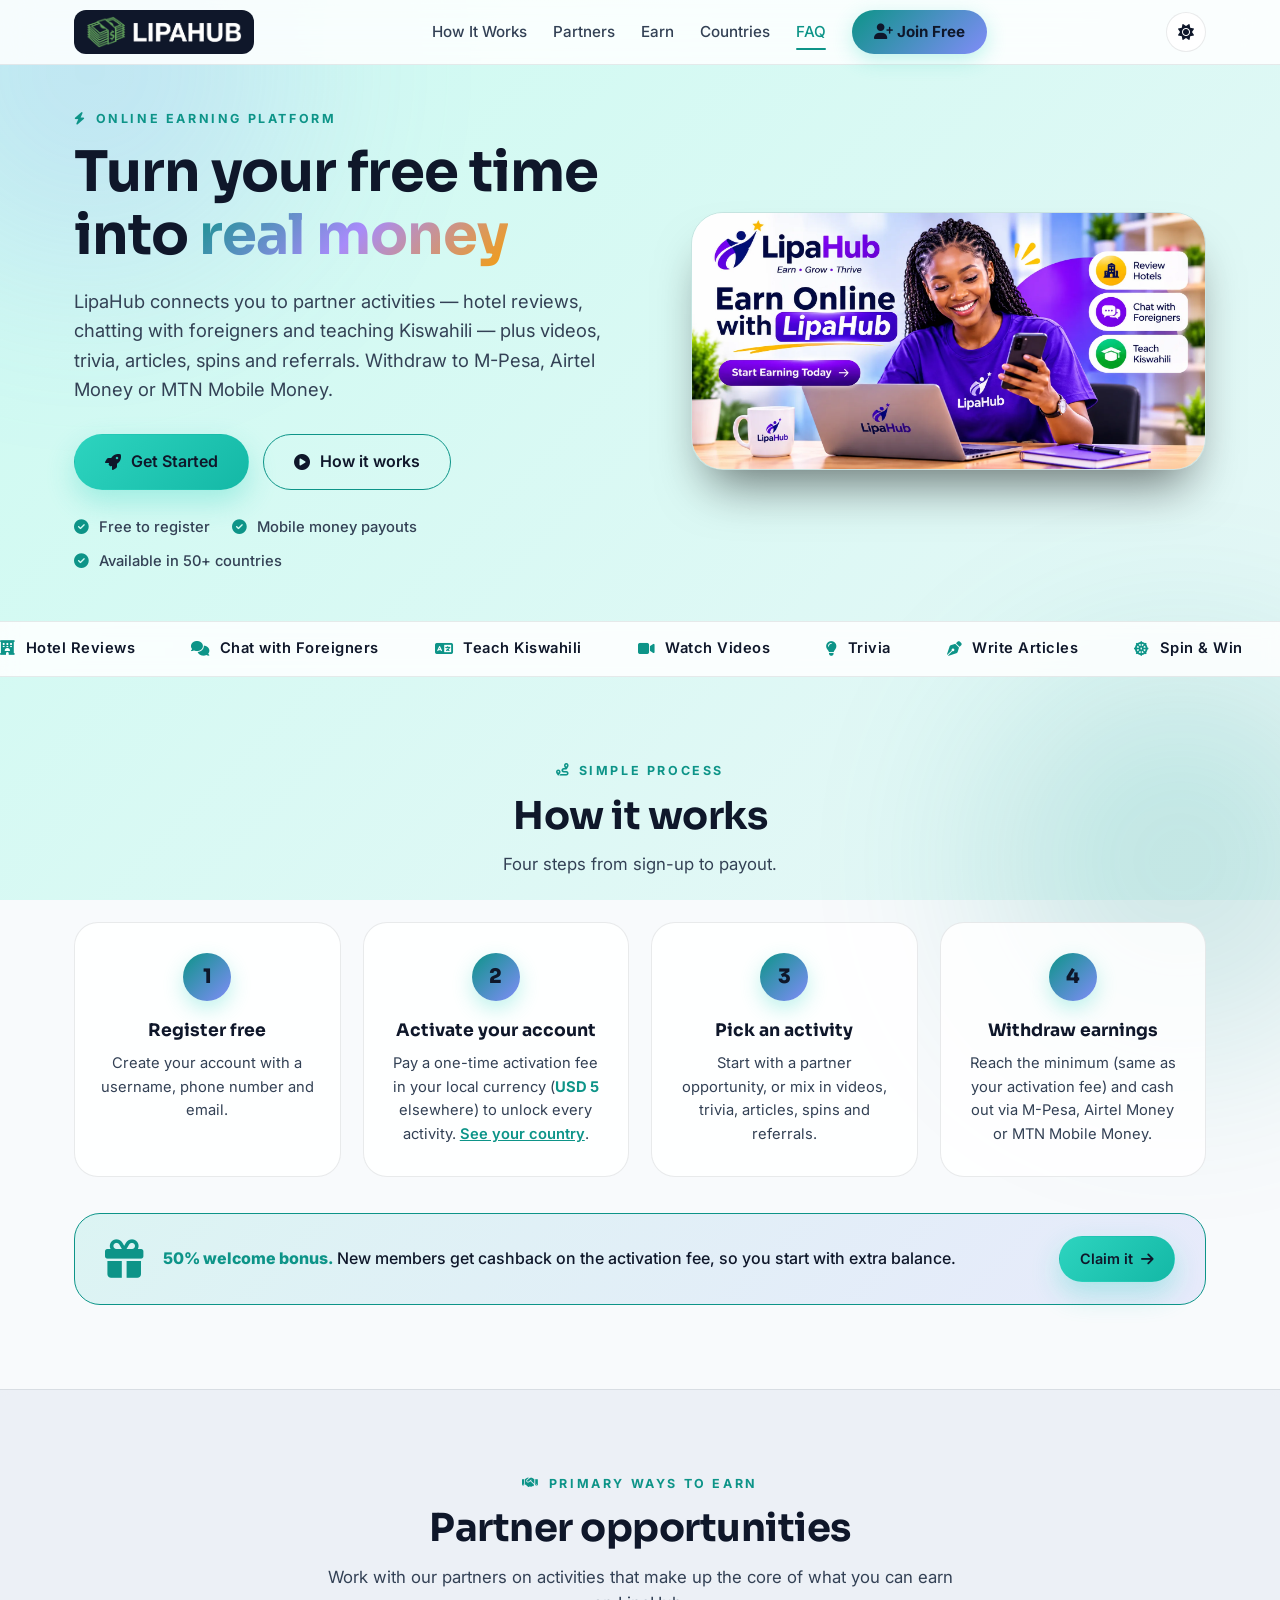
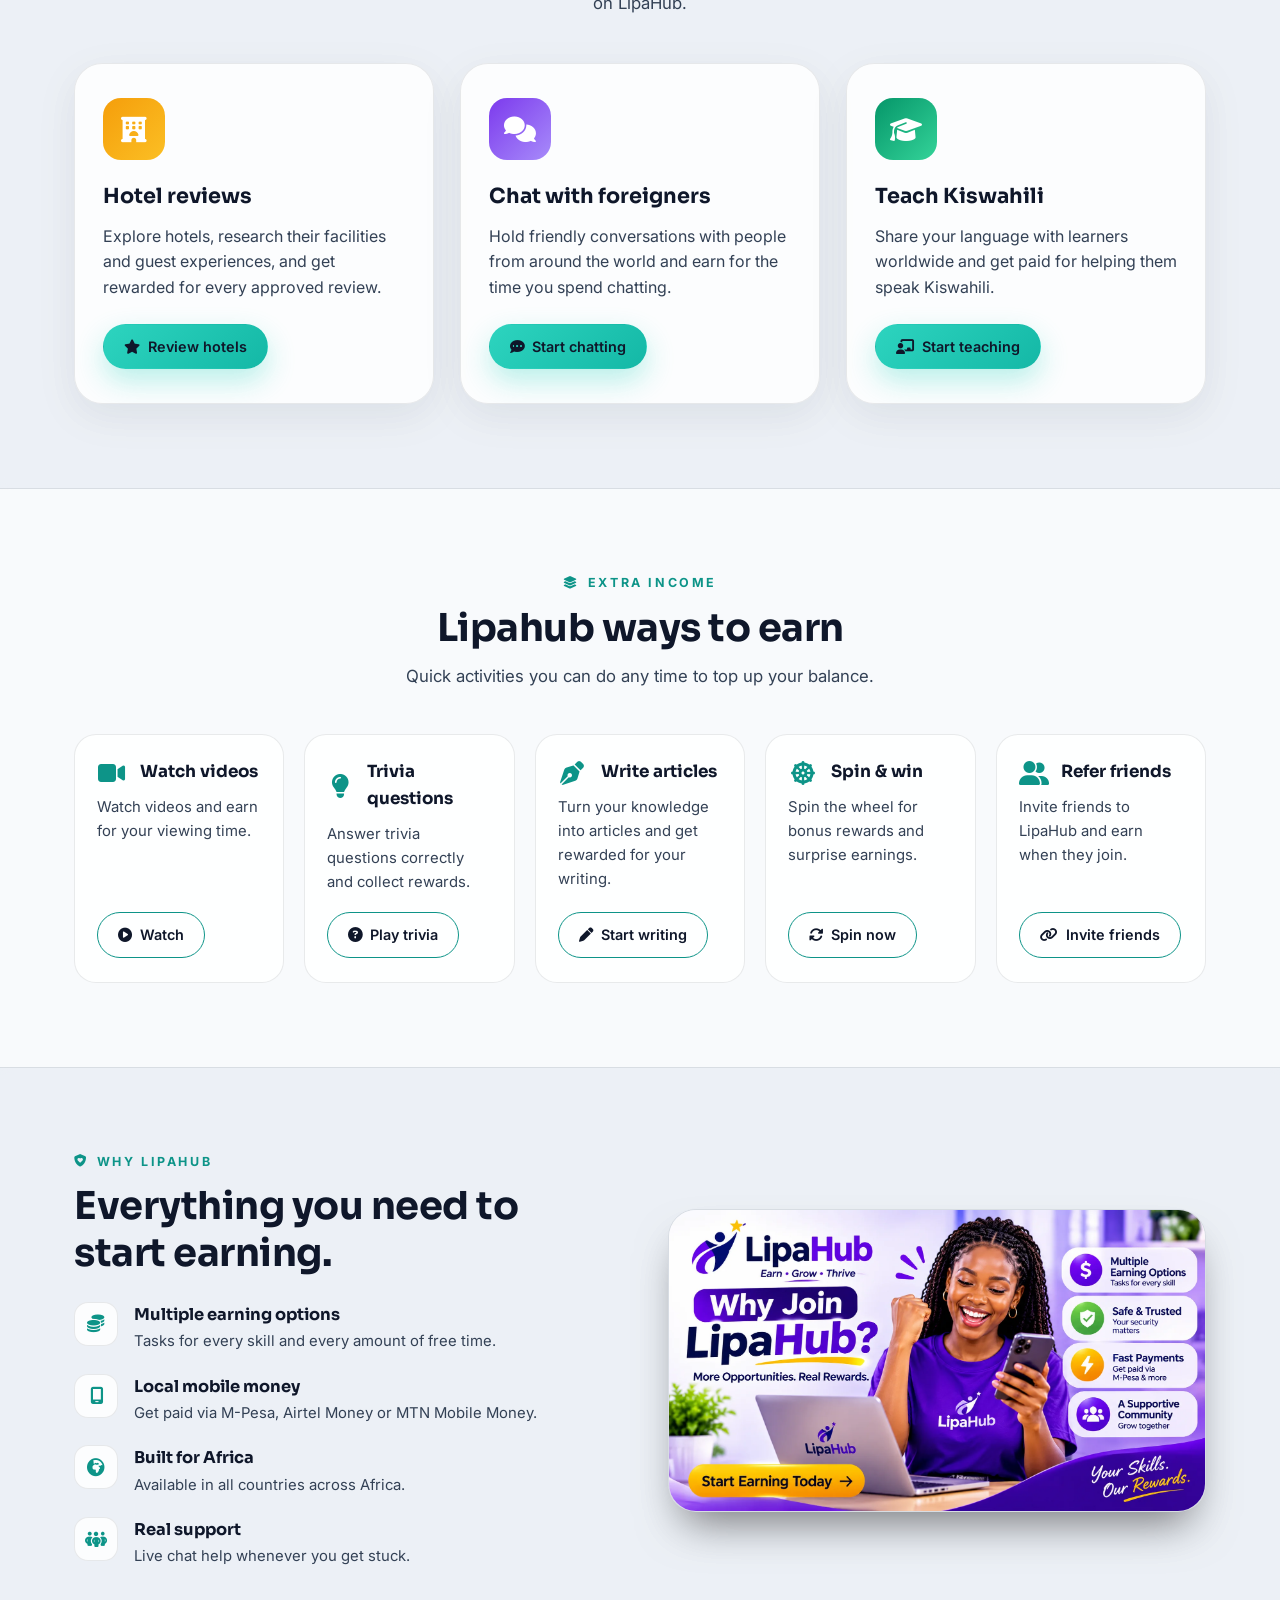
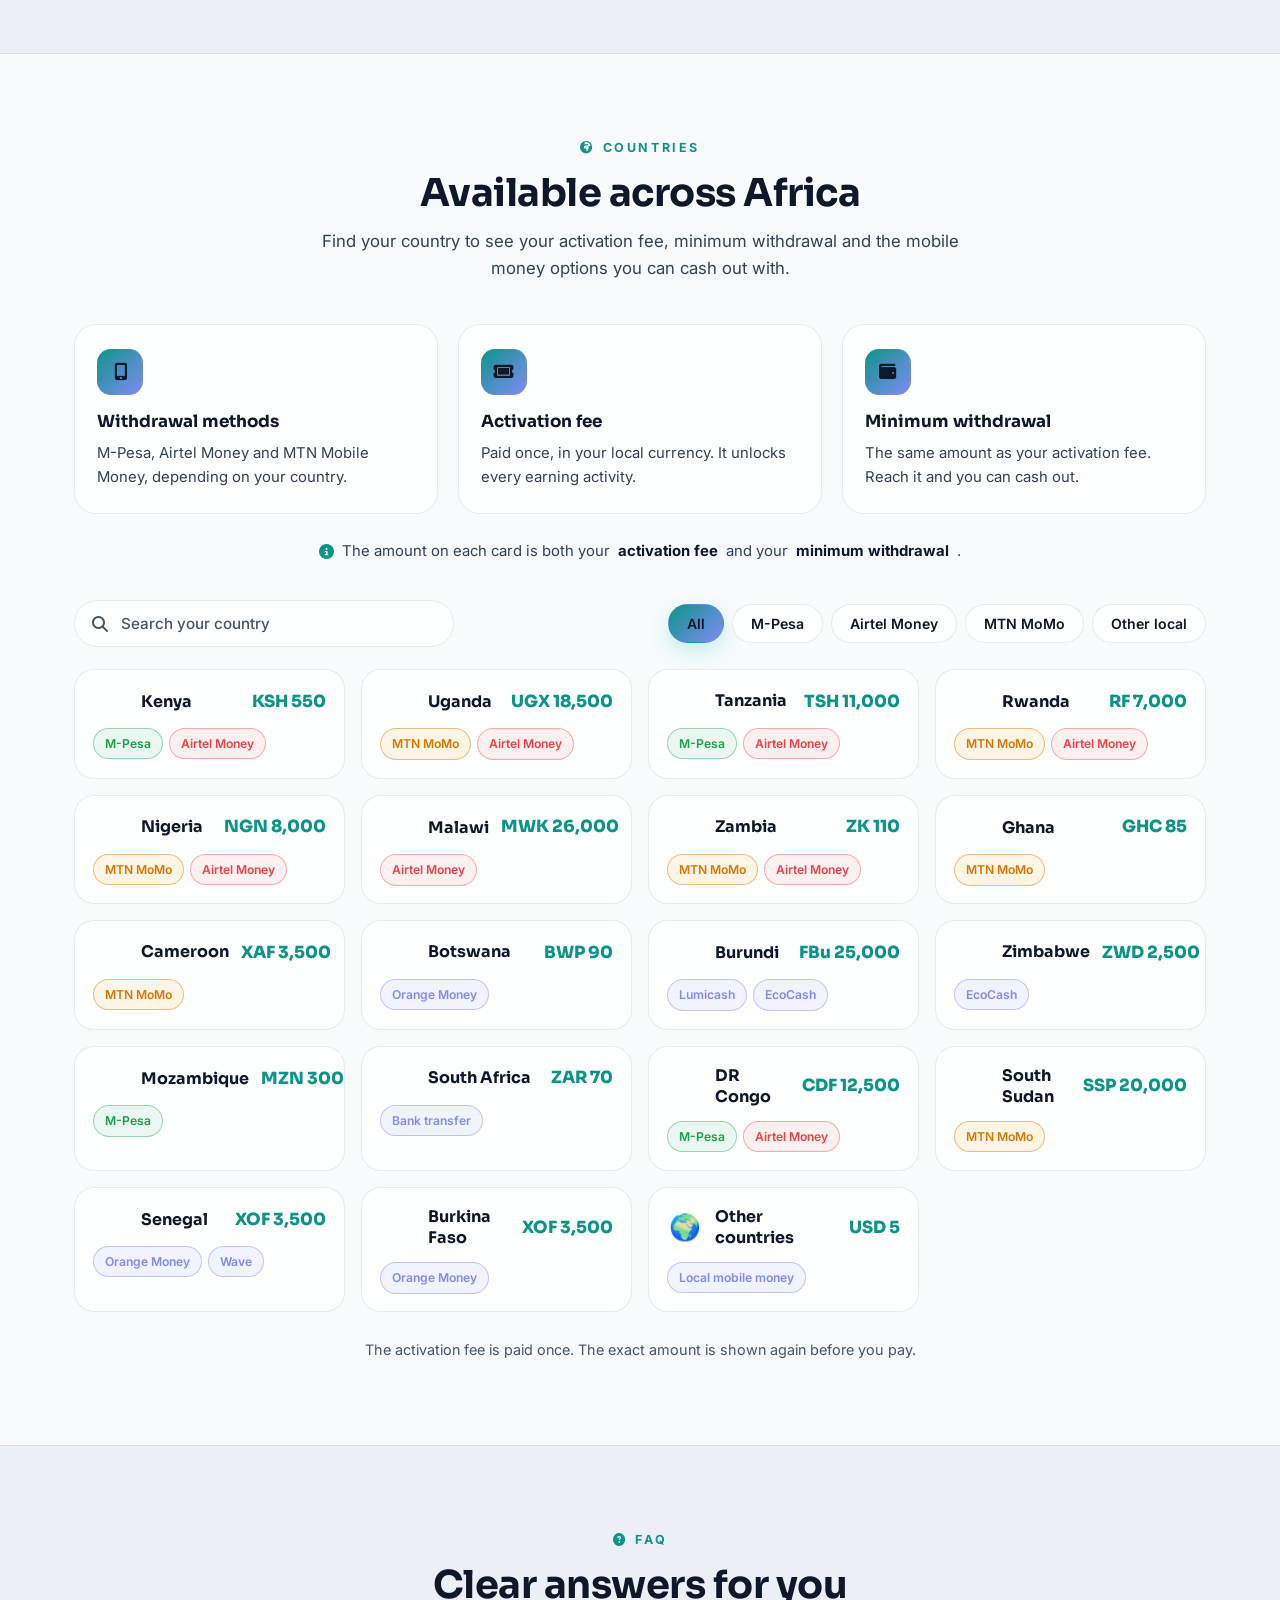
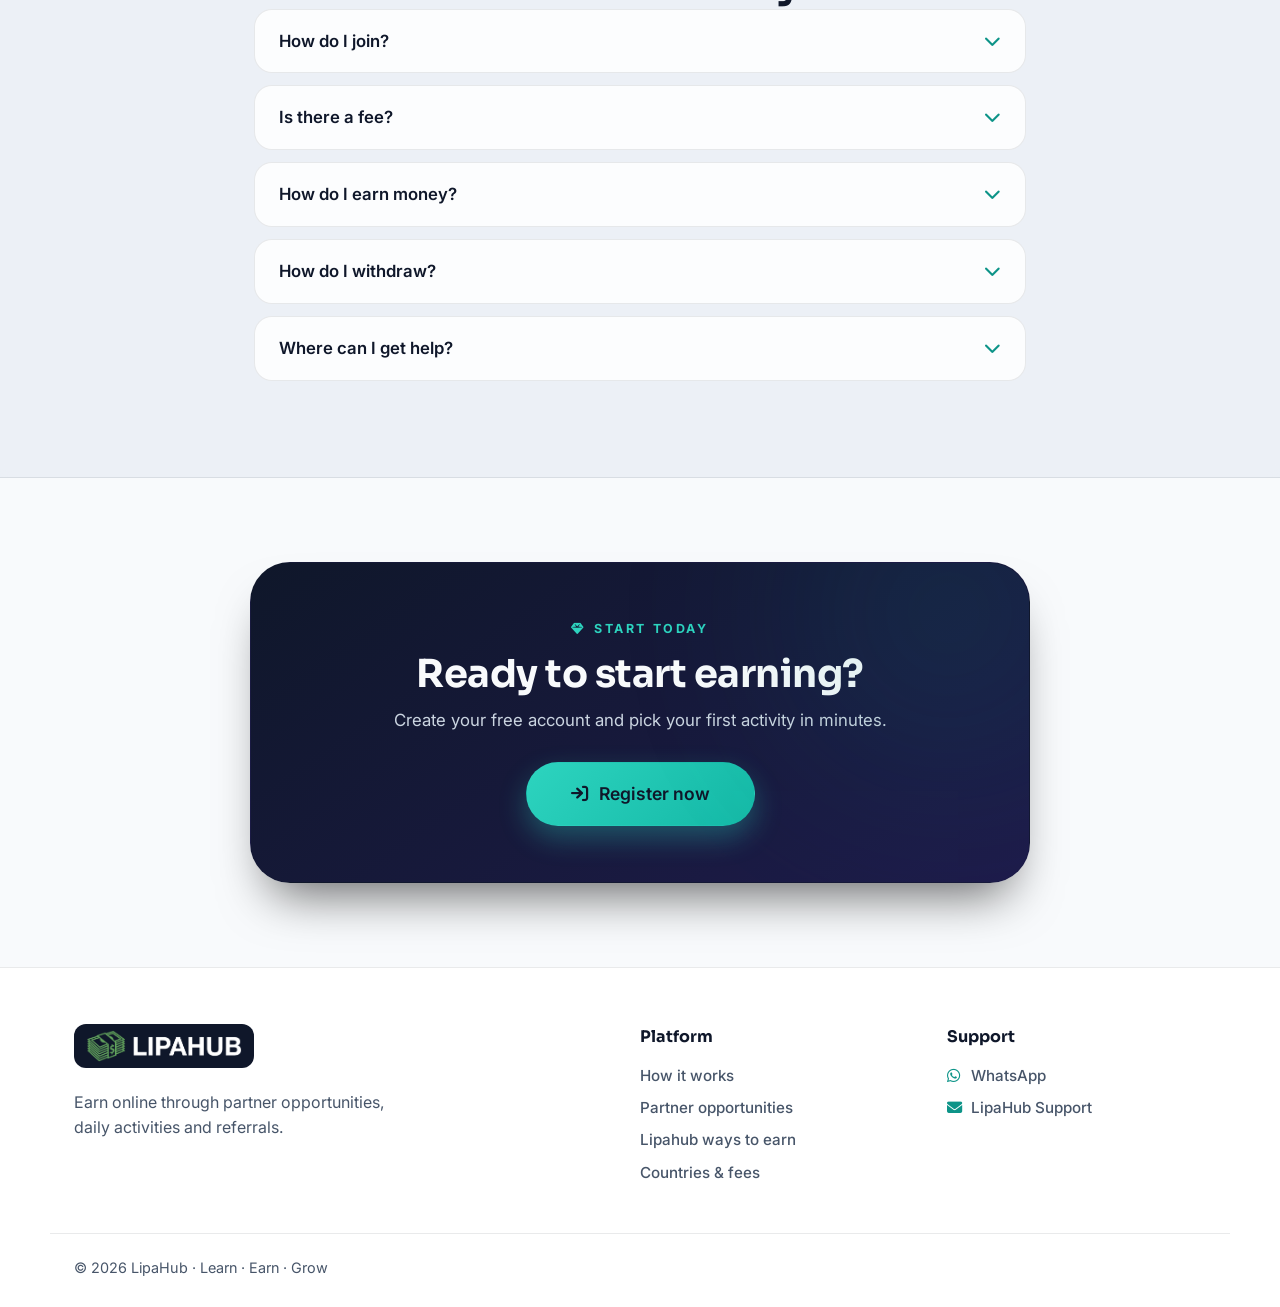
==== index.html @ 06afad9b "update website" ====
<!doctype html>
<html lang="en">
  <head>
    <meta charset="UTF-8" />
    <meta name="viewport" content="width=device-width, initial-scale=1.0" />
    <title>LipaHub · Earn Online with Hotel Reviews, Chats &amp; Kiswahili Teaching</title>
    <meta
      name="description"
      content="LipaHub connects you to partner earning opportunities — hotel reviews, chatting with foreigners and teaching Kiswahili — plus videos, trivia, articles, spins and referrals. Withdraw via M-Pesa, Airtel Money or MTN Mobile Money."
    />
    <meta name="theme-color" content="#0b0f2b" />
    <meta property="og:title" content="LipaHub · Earn Online" />
    <meta
      property="og:description"
      content="Earn from hotel reviews, chatting with foreigners and teaching Kiswahili. Withdraw via M-Pesa, Airtel Money or MTN Mobile Money."
    />
    <meta property="og:image" content="https://lipahub.com/assets/lipahub-earn-online.webp" />
    <meta property="og:url" content="https://lipahub.com" />
    <meta property="og:type" content="website" />
    <meta name="twitter:card" content="summary_large_image" />
    <link rel="canonical" href="https://lipahub.com" />
    <link rel="manifest" href="manifest.json" />
    <link rel="preconnect" href="https://fonts.googleapis.com" />
    <link rel="preconnect" href="https://fonts.gstatic.com" crossorigin />
    <link
      href="https://fonts.googleapis.com/css2?family=Sora:wght@600;700;800&family=Inter:wght@400;500;600;700&display=swap"
      rel="stylesheet"
    />
    <link
      rel="stylesheet"
      href="https://cdnjs.cloudflare.com/ajax/libs/font-awesome/6.5.2/css/all.min.css"
    />
    <link rel="icon" type="image/png" sizes="32x32" href="assets/favicon-32.png" />
    <link rel="apple-touch-icon" sizes="180x180" href="assets/apple-touch-icon.png" />

    <script type="application/ld+json">
      {
        "@context": "https://schema.org",
        "@type": "WebApplication",
        "name": "LipaHub",
        "description": "Online earning platform with partner opportunities (hotel reviews, chatting with foreigners, teaching Kiswahili) and activities like videos, trivia, articles, spins and referrals.",
        "applicationCategory": "FinanceApplication",
        "operatingSystem": "All",
        "url": "https://lipahub.com"
      }
    </script>

    <!-- Apply saved/system theme before paint to avoid a flash -->
    <script>
      try {
        var t = localStorage.getItem("lipahub-theme");
        if (t === "light" || (!t && window.matchMedia("(prefers-color-scheme: light)").matches)) {
          document.documentElement.classList.add("light-mode");
        }
      } catch (e) {}
    </script>
    <link rel="stylesheet" href="style.css" />
  </head>
  <body>
    <a class="skip-link" href="#main">Skip to content</a>
    <div class="bg-gradient" aria-hidden="true"></div>
    <div class="orb a" aria-hidden="true"></div>
    <div class="orb b" aria-hidden="true"></div>

    <div class="scroll-progress" id="scrollProgress" aria-hidden="true"></div>

    <header class="site-header" id="siteHeader">
      <div class="wrap header-bar">
        <a href="#top" class="logo" aria-label="LipaHub home">
          <img src="assets/lipahub-logo.webp" alt="LipaHub" width="686" height="141" />
        </a>
        <nav class="main-nav" id="mainNav" aria-label="Main navigation">
          <a href="#how">How It Works</a>
          <a href="#partners">Partners</a>
          <a href="#more">Earn</a>
          <a href="#countries">Countries</a>
          <a href="#faq">FAQ</a>
          <a class="nav-cta" href="https://lipahub.com/register.php?ref=sydney"><i class="fas fa-user-plus"></i> Join Free</a>
        </nav>
        <div class="header-tools">
          <button class="theme-toggle" id="themeToggle" aria-label="Switch to light mode"><i class="fas fa-moon"></i></button>
          <button class="hamburger" id="hamburger" aria-label="Toggle menu" aria-expanded="false" aria-controls="mainNav">
            <span></span><span></span><span></span>
          </button>
        </div>
      </div>
    </header>

    <main id="main">
      <!-- HERO -->
      <section class="hero" id="top">
        <div class="wrap hero-grid">
          <div class="hero-content">
            <p class="eyebrow"><i class="fas fa-bolt"></i> Online earning platform</p>
            <h1>Turn your free time into <span class="grad">real money</span></h1>
            <p class="hero-sub">
              LipaHub connects you to partner activities — hotel reviews, chatting with foreigners and teaching Kiswahili —
              plus videos, trivia, articles, spins and referrals. Withdraw to M-Pesa, Airtel Money or MTN Mobile Money.
            </p>
            <div class="hero-actions">
              <a href="https://lipahub.com/register.php?ref=sydney" class="btn btn-solid"><i class="fas fa-rocket"></i> Get Started</a>
              <a href="#how" class="btn btn-outline"><i class="fas fa-circle-play"></i> How it works</a>
            </div>
            <ul class="hero-points">
              <li><i class="fas fa-check-circle"></i> Free to register</li>
              <li><i class="fas fa-check-circle"></i> Mobile money payouts</li>
              <li><i class="fas fa-check-circle"></i> Available in 50+ countries</li>
            </ul>
          </div>
          <div class="hero-media">
            <picture>
              <source srcset="assets/lipahub-earn-online.webp" type="image/webp" />
              <img src="assets/lipahub-earn-online.webp" alt="Smiling woman using LipaHub on her phone, with Review Hotels, Chat with Foreigners and Teach Kiswahili options" width="1400" height="700" fetchpriority="high" />
            </picture>
          </div>
        </div>
      </section>

      <!-- TICKER -->
      <div class="ticker" aria-hidden="true">
        <div class="ticker-track">
          <span><i class="fas fa-hotel"></i> Hotel Reviews</span>
          <span><i class="fas fa-comments"></i> Chat with Foreigners</span>
          <span><i class="fas fa-language"></i> Teach Kiswahili</span>
          <span><i class="fas fa-video"></i> Watch Videos</span>
          <span><i class="fas fa-lightbulb"></i> Trivia</span>
          <span><i class="fas fa-pen-nib"></i> Write Articles</span>
          <span><i class="fas fa-dharmachakra"></i> Spin &amp; Win</span>
          <span><i class="fas fa-user-group"></i> Referrals</span>
          <span><i class="fas fa-hotel"></i> Hotel Reviews</span>
          <span><i class="fas fa-comments"></i> Chat with Foreigners</span>
          <span><i class="fas fa-language"></i> Teach Kiswahili</span>
          <span><i class="fas fa-video"></i> Watch Videos</span>
          <span><i class="fas fa-lightbulb"></i> Trivia</span>
          <span><i class="fas fa-pen-nib"></i> Write Articles</span>
          <span><i class="fas fa-dharmachakra"></i> Spin &amp; Win</span>
          <span><i class="fas fa-user-group"></i> Referrals</span>
        </div>
      </div>

      <!-- HOW IT WORKS -->
      <section class="section" id="how">
        <div class="wrap">
          <header class="section-head center reveal">
            <p class="eyebrow"><i class="fas fa-route"></i> Simple process</p>
            <h2>How it works</h2>
            <p class="lead">Four steps from sign-up to payout.</p>
          </header>
          <ol class="steps-grid">
            <li class="step-card reveal">
              <div class="step-number">1</div>
              <h3>Register free</h3>
              <p>Create your account with a username, phone number and email.</p>
            </li>
            <li class="step-card reveal">
              <div class="step-number">2</div>
              <h3>Activate your account</h3>
              <p>Pay a one-time activation fee in your local currency (<strong>USD 5</strong> elsewhere) to unlock every activity. <a href="#countries">See your country</a>.</p>
            </li>
            <li class="step-card reveal">
              <div class="step-number">3</div>
              <h3>Pick an activity</h3>
              <p>Start with a partner opportunity, or mix in videos, trivia, articles, spins and referrals.</p>
            </li>
            <li class="step-card reveal">
              <div class="step-number">4</div>
              <h3>Withdraw earnings</h3>
              <p>Reach the minimum (same as your activation fee) and cash out via M-Pesa, Airtel Money or MTN Mobile Money.</p>
            </li>
          </ol>
          <div class="bonus-highlight reveal">
            <i class="fas fa-gift"></i>
            <p><span>50% welcome bonus.</span> New members get cashback on the activation fee, so you start with extra balance.</p>
            <a href="https://lipahub.com/register.php?ref=sydney" class="btn btn-solid btn-sm">Claim it <i class="fas fa-arrow-right"></i></a>
          </div>
        </div>
      </section>

      <!-- PARTNER OPPORTUNITIES -->
      <section class="section invert" id="partners">
        <div class="wrap">
          <header class="section-head center reveal">
            <p class="eyebrow"><i class="fas fa-handshake"></i> Primary ways to earn</p>
            <h2>Partner opportunities</h2>
            <p class="lead">Work with our partners on activities that make up the core of what you can earn on LipaHub.</p>
          </header>
          <div class="partner-grid">
            <article class="partner-card reveal">
              <span class="partner-icon gold"><i class="fas fa-hotel"></i></span>
              <h3>Hotel reviews</h3>
              <p>Explore hotels, research their facilities and guest experiences, and get rewarded for every approved review.</p>
              <a href="https://hotelrate.vercel.app/" class="btn btn-solid btn-sm" target="_blank" rel="noopener"><i class="fas fa-star"></i> Review hotels</a>
            </article>
            <article class="partner-card reveal">
              <span class="partner-icon purple"><i class="fas fa-comments"></i></span>
              <h3>Chat with foreigners</h3>
              <p>Hold friendly conversations with people from around the world and earn for the time you spend chatting.</p>
              <a href="https://lipahub.com/register.php?ref=sydney" class="btn btn-solid btn-sm"><i class="fas fa-comment-dots"></i> Start chatting</a>
            </article>
            <article class="partner-card reveal">
              <span class="partner-icon green"><i class="fas fa-graduation-cap"></i></span>
              <h3>Teach Kiswahili</h3>
              <p>Share your language with learners worldwide and get paid for helping them speak Kiswahili.</p>
              <a href="https://lipahub.com/register.php?ref=sydney" class="btn btn-solid btn-sm"><i class="fas fa-chalkboard-teacher"></i> Start teaching</a>
            </article>
          </div>
        </div>
      </section>

      <!-- EARN -->
      <section class="section" id="more">
        <div class="wrap">
          <header class="section-head center reveal">
            <p class="eyebrow"><i class="fas fa-layer-group"></i> Extra income</p>
            <h2>Lipahub ways to earn</h2>
            <p class="lead">Quick activities you can do any time to top up your balance.</p>
          </header>
          <div class="earn-grid">
            <article class="earn-card reveal">
              <div class="earn-card-header"><i class="fas fa-video"></i><h3>Watch videos</h3></div>
              <p>Watch videos and earn for your viewing time.</p>
              <a href="https://lipahub.com/register.php?ref=sydney" class="btn btn-sm btn-outline"><i class="fas fa-play-circle"></i> Watch</a>
            </article>
            <article class="earn-card reveal">
              <div class="earn-card-header"><i class="fas fa-lightbulb"></i><h3>Trivia questions</h3></div>
              <p>Answer trivia questions correctly and collect rewards.</p>
              <a href="https://lipahub.com/register.php?ref=sydney" class="btn btn-sm btn-outline"><i class="fas fa-circle-question"></i> Play trivia</a>
            </article>
            <article class="earn-card reveal">
              <div class="earn-card-header"><i class="fas fa-pen-nib"></i><h3>Write articles</h3></div>
              <p>Turn your knowledge into articles and get rewarded for your writing.</p>
              <a href="https://lipahub.com/register.php?ref=sydney" class="btn btn-sm btn-outline"><i class="fas fa-pen"></i> Start writing</a>
            </article>
            <article class="earn-card reveal">
              <div class="earn-card-header"><i class="fas fa-dharmachakra"></i><h3>Spin &amp; win</h3></div>
              <p>Spin the wheel for bonus rewards and surprise earnings.</p>
              <a href="https://lipahub.com/register.php?ref=sydney" class="btn btn-sm btn-outline"><i class="fas fa-rotate"></i> Spin now</a>
            </article>
            <article class="earn-card reveal">
              <div class="earn-card-header"><i class="fas fa-user-group"></i><h3>Refer friends</h3></div>
              <p>Invite friends to LipaHub and earn when they join.</p>
              <a href="https://lipahub.com/register.php?ref=sydney" class="btn btn-sm btn-outline"><i class="fas fa-link"></i> Invite friends</a>
            </article>
          </div>
        </div>
      </section>

      <!-- WHY -->
      <section class="section invert" id="why">
        <div class="wrap media-grid">
          <div class="reveal">
            <p class="eyebrow"><i class="fas fa-shield-heart"></i> Why LipaHub</p>
            <h2>Everything you need to start earning.</h2>
            <ul class="feature-list">
              <li><i class="fas fa-coins"></i><div><h3>Multiple earning options</h3><p>Tasks for every skill and every amount of free time.</p></div></li>
              <li><i class="fas fa-mobile-screen"></i><div><h3>Local mobile money</h3><p>Get paid via M-Pesa, Airtel Money or MTN Mobile Money.</p></div></li>
              <li><i class="fas fa-earth-africa"></i><div><h3>Built for Africa</h3><p>Available in all countries across Africa.</p></div></li>
              <li><i class="fas fa-people-group"></i><div><h3>Real support</h3><p>Live chat help whenever you get stuck.</p></div></li>
            </ul>
          </div>
          <div class="media-img reveal">
            <img src="assets/why-join-lipahub.webp" alt="Why join LipaHub: multiple earning options, safe and trusted, fast payments and a supportive community" loading="lazy" width="1400" height="788" />
          </div>
        </div>
      </section>

      <!-- COUNTRIES -->
      <section class="section" id="countries">
        <div class="wrap">
          <header class="section-head center reveal">
            <p class="eyebrow"><i class="fas fa-earth-africa"></i> Countries</p>
            <h2>Available across Africa</h2>
            <p class="lead">Find your country to see your activation fee, minimum withdrawal and the mobile money options you can cash out with.</p>
          </header>

          <div class="info-trio reveal">
            <div class="info-card">
              <span class="info-icon"><i class="fas fa-mobile-screen-button"></i></span>
              <h3>Withdrawal methods</h3>
              <p>M-Pesa, Airtel Money and MTN Mobile Money, depending on your country.</p>
            </div>
            <div class="info-card">
              <span class="info-icon"><i class="fas fa-ticket"></i></span>
              <h3>Activation fee</h3>
              <p>Paid once, in your local currency. It unlocks every earning activity.</p>
            </div>
            <div class="info-card">
              <span class="info-icon"><i class="fas fa-wallet"></i></span>
              <h3>Minimum withdrawal</h3>
              <p>The same amount as your activation fee. Reach it and you can cash out.</p>
            </div>
          </div>

          <p class="amount-legend reveal"><i class="fas fa-circle-info"></i> The amount on each card is both your <b>activation fee</b> and your <b>minimum withdrawal</b>.</p>

          <div class="country-tools reveal">
            <label class="search-box">
              <i class="fas fa-magnifying-glass"></i>
              <input type="search" id="countrySearch" placeholder="Search your country" autocomplete="off" aria-label="Search countries" />
            </label>
            <div class="method-tabs" role="group" aria-label="Filter by withdrawal method" id="methodTabs">
              <button type="button" class="method-tab active" data-method="all" aria-pressed="true">All</button>
              <button type="button" class="method-tab" data-method="mpesa" aria-pressed="false">M-Pesa</button>
              <button type="button" class="method-tab" data-method="airtel" aria-pressed="false">Airtel Money</button>
              <button type="button" class="method-tab" data-method="mtn" aria-pressed="false">MTN MoMo</button>
              <button type="button" class="method-tab" data-method="local" aria-pressed="false">Other local</button>
            </div>
          </div>

          <div class="country-grid" id="countryGrid" aria-live="polite"></div>
          <p class="empty-note" id="emptyNote" hidden>No countries match your search.</p>
          <p class="fee-note">The activation fee is paid once. The exact amount is shown again before you pay.</p>
        </div>
      </section>

      <!-- FAQ -->
      <section class="section invert" id="faq">
        <div class="wrap narrow">
          <header class="section-head center reveal">
            <p class="eyebrow"><i class="fas fa-circle-question"></i> FAQ</p>
            <h2>Clear answers for you</h2>
          </header>
          <div class="accordion reveal" id="accordion">
            <details><summary>How do I join? <i class="fas fa-chevron-down"></i></summary><p>Click “Get Started”, fill in your details and register. Then activate your account to unlock all earning activities.</p></details>
            <details><summary>Is there a fee? <i class="fas fa-chevron-down"></i></summary><p>Registration is free. A one-time activation fee unlocks all earning activities. It is set per country (for example KSH 550 in Kenya, USD 5 for other countries), and new members receive a 50% cashback welcome bonus.</p></details>
            <details><summary>How do I earn money? <i class="fas fa-chevron-down"></i></summary><p>Your main earnings come from partner opportunities: hotel reviews, chatting with foreigners and teaching Kiswahili. You can add to them by watching videos, answering trivia, writing articles, spinning for rewards and referring friends.</p></details>
            <details><summary>How do I withdraw? <i class="fas fa-chevron-down"></i></summary><p>Request a withdrawal from your account once your balance reaches the minimum, which is equal to your activation fee. You can be paid through M-Pesa, Airtel Money or MTN Mobile Money, depending on your country.</p></details>
            <details><summary>Where can I get help? <i class="fas fa-chevron-down"></i></summary><p>Use the live chat bubble at the bottom of the page, or email <a href="mailto:lipahub012@gmail.com">LipaHub Support</a>.</p></details>
          </div>
        </div>
      </section>

      <!-- CTA -->
      <section class="cta-section">
        <div class="wrap">
          <div class="cta-card reveal">
            <p class="eyebrow"><i class="fas fa-gem"></i> Start today</p>
            <h2>Ready to start earning?</h2>
            <p class="lead">Create your free account and pick your first activity in minutes.</p>
            <a href="https://lipahub.com/register.php?ref=sydney" class="btn btn-solid btn-lg"><i class="fas fa-arrow-right-to-bracket"></i> Register now</a>
          </div>
        </div>
      </section>
    </main>

    <footer class="site-footer">
      <div class="wrap footer-grid">
        <div class="footer-brand">
          <a href="#top" class="logo" aria-label="LipaHub home"><img src="assets/lipahub-logo.webp" alt="LipaHub" width="686" height="141" loading="lazy" /></a>
          <p>Earn online through partner opportunities, daily activities and referrals.</p>
        </div>
        <div>
          <h4>Platform</h4>
          <a href="#how">How it works</a>
          <a href="#partners">Partner opportunities</a>
          <a href="#more">Lipahub ways to earn</a>
          <a href="#countries">Countries &amp; fees</a>
        </div>
        <div>
          <h4>Support</h4>
          <a href="https://wa.me/254729743223" target="_blank" rel="noopener"><i class="fab fa-whatsapp"></i> WhatsApp</a>
          <a href="mailto:lipahub012@gmail.com"><i class="fas fa-envelope"></i> LipaHub Support</a>
        </div>
      </div>
      <div class="wrap footer-bottom"><span>&copy; <span id="year">2026</span> LipaHub · Learn · Earn · Grow</span></div>
    </footer>
    <button class="install-btn" id="installBtn" hidden aria-label="Install LipaHub app"><i class="fas fa-download"></i><span>Install app</span></button>
    <div class="install-hint" id="installHint" hidden role="dialog" aria-label="Install instructions">
      <button class="hint-close" id="hintClose" aria-label="Close"><i class="fas fa-xmark"></i></button>
      <strong>Install LipaHub</strong>
      <p>Tap <i class="fas fa-arrow-up-from-bracket"></i> Share, then <b>Add to Home Screen</b>.</p>
    </div>

    <script src="script.js"></script>
    <script id="chatway" async="true" src="https://cdn.chatway.app/widget.js?id=oX7bgEYYECjM"></script>
  </body>
</html>
---- style.css ----
*,*::before,*::after{margin:0;padding:0;box-sizing:border-box}
html{scroll-behavior:smooth;scroll-padding-top:84px}

:root{
  --accent:#2dd4bf;--accent-2:#818cf8;--accent-3:#f59e0b;
  --bg:#0b0f2b;
  --text:#e2e8f0;--text-strong:#f8fafc;--muted:#94a3b8;--muted-strong:#cbd5e1;
  --card:rgba(15,23,42,.72);--card-hover:rgba(45,212,191,.09);--card-brd:rgba(255,255,255,.1);
  --shadow:0 12px 40px rgba(0,0,0,.45);
  --section-invert:rgba(15,23,42,.5);--footer-bg:#0a0e24;--nav-bg:#141a4a;
  --on-accent:#0f172a;
  --grad:linear-gradient(135deg,var(--accent),var(--accent-2));
}
:root.light-mode{
  --bg:#f8fafc;
  --text:#1e293b;--text-strong:#0f172a;--muted:#475569;--muted-strong:#334155;
  --card:rgba(255,255,255,.85);--card-hover:rgba(45,212,191,.1);--card-brd:rgba(15,23,42,.09);
  --shadow:0 12px 40px rgba(15,23,42,.08);
  --section-invert:rgba(226,232,240,.55);--footer-bg:#ffffff;--nav-bg:#ffffff;
  --accent:#0d9488;
}

body{font-family:"Inter",system-ui,sans-serif;background:var(--bg);color:var(--text);line-height:1.6;
  min-height:100vh;overflow-x:hidden;display:flex;flex-direction:column;transition:background .3s,color .3s}
main{flex:1}
img{max-width:100%;height:auto;display:block}
a{color:inherit}
:focus-visible{outline:3px solid var(--accent-2);outline-offset:3px;border-radius:8px}
.skip-link{position:absolute;left:-999px;top:8px;background:var(--accent);color:var(--on-accent);padding:10px 16px;border-radius:10px;z-index:999;font-weight:700}
.skip-link:focus{left:8px}

/* Background */
.bg-gradient{position:fixed;inset:0;z-index:-3;background:linear-gradient(-45deg,#0b0f2b,#1e1b4b,#0f172a,#042f2e);background-size:400% 400%;animation:shift 24s ease infinite}
:root.light-mode .bg-gradient{background:linear-gradient(-45deg,#eef2ff,#e0e7ff,#f1f5f9,#ccfbf1);background-size:400% 400%}
@keyframes shift{0%,100%{background-position:0 50%}50%{background-position:100% 50%}}
.orb{position:fixed;border-radius:50%;filter:blur(100px);opacity:.28;z-index:-2;animation:float 18s ease-in-out infinite;pointer-events:none}
.orb.a{width:420px;height:420px;background:var(--accent-2);top:-140px;left:-120px}
.orb.b{width:380px;height:380px;background:var(--accent);bottom:-150px;right:-90px;animation-delay:-7s}
:root.light-mode .orb{opacity:.18}
@keyframes float{0%,100%{transform:translate(0,0)}50%{transform:translate(30px,-40px)}}

.scroll-progress{position:fixed;top:0;left:0;height:3px;width:0;background:var(--grad);z-index:300}

.wrap{max-width:1180px;margin:0 auto;padding:0 24px}
.wrap.narrow{max-width:820px}

/* Header */
.site-header{position:sticky;top:0;z-index:100;padding:10px 0;background:var(--card);
  backdrop-filter:blur(16px);-webkit-backdrop-filter:blur(16px);border-bottom:1px solid var(--card-brd);transition:box-shadow .3s,padding .3s}
.site-header.scrolled{box-shadow:var(--shadow)}
.header-bar{display:flex;align-items:center;justify-content:space-between;gap:16px}
.logo{display:inline-flex;align-items:center;text-decoration:none}
.logo img{height:38px;width:auto}
/* The logo wordmark is white, so give it a dark chip in light mode */
:root.light-mode .logo img{background:#0f172a;padding:6px 12px;border-radius:12px;height:44px}
.main-nav{display:flex;align-items:center;gap:26px}
.main-nav a{text-decoration:none;font-weight:500;font-size:.95rem;color:var(--muted-strong);transition:color .2s;position:relative}
.main-nav a:not(.nav-cta):hover,.main-nav a.active{color:var(--accent)}
.main-nav a:not(.nav-cta).active::after{content:"";position:absolute;left:0;right:0;bottom:-6px;height:2px;border-radius:2px;background:var(--accent)}
.nav-cta{background:var(--grad);color:var(--on-accent)!important;padding:10px 22px;border-radius:40px;font-weight:700!important;
  box-shadow:0 6px 20px rgba(45,212,191,.3);transition:transform .2s,box-shadow .2s}
.nav-cta:hover{transform:translateY(-2px);box-shadow:0 10px 26px rgba(45,212,191,.45)}
.hamburger{display:none;flex-direction:column;gap:5px;background:none;border:0;cursor:pointer;padding:8px}
.hamburger span{width:26px;height:2.5px;background:var(--text-strong);border-radius:6px;transition:.25s}
.hamburger[aria-expanded="true"] span:nth-child(1){transform:translateY(7.5px) rotate(45deg)}
.hamburger[aria-expanded="true"] span:nth-child(2){opacity:0}
.hamburger[aria-expanded="true"] span:nth-child(3){transform:translateY(-7.5px) rotate(-45deg)}

/* Buttons */
.btn{display:inline-flex;align-items:center;justify-content:center;gap:10px;padding:14px 30px;border-radius:60px;font-weight:600;
  text-decoration:none;font-size:1rem;border:1.5px solid transparent;cursor:pointer;transition:all .25s;white-space:nowrap;font-family:inherit}
.btn-solid{background:linear-gradient(135deg,#2dd4bf,#14b8a6);color:#0f172a;box-shadow:0 12px 28px rgba(45,212,191,.32)}
.btn-solid:hover{transform:translateY(-3px);box-shadow:0 18px 36px rgba(45,212,191,.45)}
.btn-outline{border-color:var(--accent);color:var(--text-strong);background:transparent}
.btn-outline:hover{background:var(--card-hover);transform:translateY(-2px)}
.btn-sm{padding:10px 20px;font-size:.9rem;gap:8px}
.btn-lg{padding:17px 44px;font-size:1.1rem}

/* Typography */
.eyebrow{display:flex;align-items:center;gap:8px;font-size:.78rem;text-transform:uppercase;letter-spacing:2.6px;font-weight:700;color:var(--accent);margin-bottom:12px}
h1,h2,h3{font-family:"Sora",sans-serif;color:var(--text-strong)}
h1{font-size:clamp(2.1rem,5.2vw,3.5rem);line-height:1.12;letter-spacing:-1px;margin-bottom:20px}
h1 .grad{background:linear-gradient(135deg,var(--accent),#a78bfa,var(--accent-3));-webkit-background-clip:text;background-clip:text;color:transparent}
h2{font-size:clamp(1.7rem,3.6vw,2.4rem);line-height:1.2;letter-spacing:-.5px}
.lead{color:var(--muted-strong);font-size:1.05rem;max-width:640px;margin-top:12px}
.section-head.center{text-align:center}
.section-head.center .eyebrow{justify-content:center}
.section-head.center .lead{margin-left:auto;margin-right:auto}

/* Hero */
.hero{padding:44px 0 12px}
.hero-grid{display:grid;grid-template-columns:1.05fr .95fr;gap:48px;align-items:center}
.hero-sub{font-size:1.15rem;color:var(--muted-strong);max-width:560px;margin-bottom:30px}
.hero-actions{display:flex;gap:14px;flex-wrap:wrap}
.hero-points{list-style:none;display:flex;flex-wrap:wrap;gap:10px 22px;margin-top:26px;color:var(--muted-strong);font-size:.92rem;font-weight:500}
.hero-points i{color:var(--accent);margin-right:6px}
.hero-media{border-radius:32px;overflow:hidden;border:1px solid var(--card-brd);box-shadow:0 30px 50px -18px rgba(0,0,0,.55);transition:transform .4s}
.hero-media:hover{transform:translateY(-4px)}
.hero-media img{width:100%}

/* Ticker */
.ticker{overflow:hidden;background:var(--card);padding:15px 0;margin:36px 0 0;border-block:1px solid var(--card-brd);backdrop-filter:blur(8px)}
.ticker-track{display:flex;gap:56px;width:max-content;animation:scroll 40s linear infinite}
.ticker:hover .ticker-track{animation-play-state:paused}
.ticker-track span{display:flex;align-items:center;gap:10px;font-weight:600;font-size:.92rem;letter-spacing:.5px;color:var(--text-strong);white-space:nowrap}
.ticker-track i{color:var(--accent)}
@keyframes scroll{to{transform:translateX(-50%)}}

/* Sections */
.section{padding:84px 0}
.section.invert{background:var(--section-invert);border-block:1px solid var(--card-brd);backdrop-filter:blur(6px)}

/* Steps */
.steps-grid{list-style:none;display:grid;grid-template-columns:repeat(4,1fr);gap:22px;margin-top:44px;counter-reset:s;position:relative}
.step-card{background:var(--card);padding:30px 22px;border-radius:24px;border:1px solid var(--card-brd);text-align:center;transition:.3s}
.step-card:hover{transform:translateY(-6px);border-color:var(--accent)}
.step-number{width:48px;height:48px;border-radius:50%;background:var(--grad);color:var(--on-accent);display:grid;place-items:center;font:800 1.25rem "Sora",sans-serif;margin:0 auto 16px;box-shadow:0 8px 20px rgba(45,212,191,.3)}
.step-card h3{font-size:1.08rem;margin-bottom:8px}
.step-card p{color:var(--muted-strong);font-size:.92rem}
.step-card strong{color:var(--accent)}
.step-card a{color:var(--accent);font-weight:600}

.bonus-highlight{display:flex;align-items:center;gap:20px;margin-top:36px;padding:22px 30px;border-radius:26px;
  background:linear-gradient(135deg,rgba(45,212,191,.14),rgba(129,140,248,.14));border:1px solid var(--accent)}
.bonus-highlight>i{font-size:2.4rem;color:var(--accent)}
.bonus-highlight p{flex:1;font-weight:500;color:var(--text-strong)}
.bonus-highlight span{color:var(--accent);font-weight:800}

/* Partner cards */
.partner-grid{display:grid;grid-template-columns:repeat(3,1fr);gap:26px;margin-top:46px}
.partner-card{display:flex;flex-direction:column;align-items:flex-start;background:var(--card);padding:34px 28px;border-radius:28px;
  border:1px solid var(--card-brd);box-shadow:var(--shadow);transition:.3s;position:relative;overflow:hidden}
.partner-card::before{content:"";position:absolute;inset:0 0 auto 0;height:4px;background:var(--grad);opacity:0;transition:opacity .3s}
.partner-card:hover{transform:translateY(-8px);border-color:var(--accent)}
.partner-card:hover::before{opacity:1}
.partner-icon{width:62px;height:62px;border-radius:18px;display:grid;place-items:center;font-size:1.6rem;color:#fff;margin-bottom:20px}
.partner-icon.gold{background:linear-gradient(135deg,#f59e0b,#fbbf24)}
.partner-icon.purple{background:linear-gradient(135deg,#7c3aed,#a78bfa)}
.partner-icon.green{background:linear-gradient(135deg,#059669,#34d399)}
.partner-card h3{font-size:1.3rem;margin-bottom:10px}
.partner-card p{color:var(--muted-strong);margin-bottom:24px;flex:1}

/* More ways */
.earn-grid{display:grid;grid-template-columns:repeat(auto-fit,minmax(210px,1fr));gap:20px;margin-top:44px}
.earn-card{display:flex;flex-direction:column;background:var(--card);padding:24px 22px;border-radius:22px;border:1px solid var(--card-brd);transition:.3s}
.earn-card:hover{transform:translateY(-5px);border-color:var(--accent);background:var(--card-hover)}
.earn-card-header{display:flex;align-items:center;gap:14px;margin-bottom:10px}
.earn-card-header i{font-size:1.5rem;color:var(--accent);width:1.8rem;text-align:center}
.earn-card-header h3{font-size:1.05rem}
.earn-card p{color:var(--muted-strong);font-size:.93rem;margin-bottom:18px;flex:1}
.earn-card .btn{align-self:flex-start}

/* Why */
.media-grid{display:grid;grid-template-columns:1fr 1fr;gap:56px;align-items:center}
.media-img img{border-radius:28px;box-shadow:0 24px 44px -14px rgba(0,0,0,.5);border:1px solid var(--card-brd)}
.feature-list{list-style:none;margin-top:26px;display:grid;gap:20px}
.feature-list li{display:flex;gap:16px;align-items:flex-start}
.feature-list li>i{flex:none;width:44px;height:44px;border-radius:14px;display:grid;place-items:center;background:var(--card);border:1px solid var(--card-brd);color:var(--accent);font-size:1.1rem}
.feature-list h3{font-size:1.02rem;margin-bottom:2px}
.feature-list p{color:var(--muted-strong);font-size:.93rem}

/* Countries */
.info-trio{display:grid;grid-template-columns:repeat(3,1fr);gap:20px;margin-top:42px}
.info-card{background:var(--card);border:1px solid var(--card-brd);border-radius:22px;padding:24px 22px;display:flex;flex-direction:column;gap:6px}
.info-icon{width:46px;height:46px;border-radius:14px;display:grid;place-items:center;background:var(--grad);color:var(--on-accent);font-size:1.1rem;margin-bottom:8px}
.info-card h3{font-size:1.05rem}
.info-card p{color:var(--muted-strong);font-size:.93rem}
.country-tools{display:flex;flex-wrap:wrap;gap:14px;align-items:center;justify-content:space-between;margin-top:36px}
.search-box{position:relative;flex:1 1 260px;max-width:380px}
.search-box i{position:absolute;left:18px;top:50%;transform:translateY(-50%);color:var(--muted);pointer-events:none}
.search-box input{width:100%;padding:13px 18px 13px 46px;border-radius:999px;border:1px solid var(--card-brd);background:var(--card);color:var(--text-strong);font:500 .95rem "Inter",sans-serif;transition:border-color .2s,box-shadow .2s}
.search-box input::placeholder{color:var(--muted)}
.search-box input:focus{outline:none;border-color:var(--accent);box-shadow:0 0 0 3px rgba(45,212,191,.2)}
.method-tabs{display:flex;flex-wrap:wrap;gap:8px}
.method-tab{padding:10px 18px;border-radius:999px;border:1px solid var(--card-brd);background:var(--card);color:var(--text-strong);font:600 .88rem "Inter",sans-serif;cursor:pointer;transition:.2s}
.method-tab:hover{border-color:var(--accent)}
.method-tab.active{background:var(--grad);color:var(--on-accent);border-color:transparent;box-shadow:0 8px 20px rgba(45,212,191,.25)}
.country-grid{display:grid;grid-template-columns:repeat(auto-fill,minmax(260px,1fr));gap:16px;margin-top:22px}
.country-card{background:var(--card);border:1px solid var(--card-brd);border-radius:20px;padding:18px;display:flex;flex-direction:column;gap:14px;transition:.25s;animation:pop .35s ease both}
.country-card:hover{transform:translateY(-4px);border-color:var(--accent);background:var(--card-hover)}
@keyframes pop{from{opacity:0;transform:translateY(8px)}}
.cc-head{display:flex;align-items:center;gap:12px}
.cc-flag{width:36px;height:26px;border-radius:5px;object-fit:cover;box-shadow:0 0 0 1px var(--card-brd);flex:none;background:var(--card-brd)}
.cc-globe{font-size:1.6rem;line-height:1;width:36px;text-align:center;flex:none}
.cc-name{font:700 1rem "Sora",sans-serif;color:var(--text-strong)}
.cc-amount{margin-left:auto;text-align:right;font:800 1.05rem "Sora",sans-serif;color:var(--accent);white-space:nowrap}
.cc-methods{display:flex;flex-wrap:wrap;gap:6px}
.chip{font-size:.76rem;font-weight:600;padding:5px 11px;border-radius:999px;border:1px solid var(--card-brd);color:var(--muted-strong)}
.chip.mpesa{color:#16a34a;border-color:rgba(22,163,74,.4);background:rgba(22,163,74,.08)}
.chip.airtel{color:#ef4444;border-color:rgba(239,68,68,.4);background:rgba(239,68,68,.08)}
.chip.mtn{color:#d97706;border-color:rgba(217,119,6,.45);background:rgba(245,158,11,.1)}
.chip.local{color:var(--accent-2);border-color:rgba(129,140,248,.45);background:rgba(129,140,248,.1)}
.amount-legend{display:flex;align-items:center;justify-content:center;gap:8px;text-align:center;margin-top:26px;color:var(--muted-strong);font-size:.93rem}
.amount-legend i{color:var(--accent)}
.amount-legend b{color:var(--text-strong)}
.empty-note{text-align:center;margin-top:28px;color:var(--muted-strong)}
.fee-note{text-align:center;margin-top:26px;color:var(--muted);font-size:.9rem}

/* FAQ */
.accordion details{background:var(--card);border:1px solid var(--card-brd);border-radius:18px;margin-bottom:12px;transition:border-color .2s}
.accordion details[open]{border-color:var(--accent)}
.accordion summary{display:flex;justify-content:space-between;align-items:center;gap:16px;padding:18px 24px;cursor:pointer;list-style:none;font-weight:600;font-size:1.05rem;color:var(--text-strong)}
.accordion summary::-webkit-details-marker{display:none}
.accordion summary i{color:var(--accent);transition:transform .25s;flex:none}
.accordion details[open] summary i{transform:rotate(180deg)}
.accordion details p{padding:0 24px 20px;color:var(--muted-strong);line-height:1.7}
.accordion a{color:var(--accent);font-weight:600}

/* CTA */
.cta-section{padding:84px 0}
.cta-card{max-width:780px;margin:0 auto;text-align:center;padding:56px 32px;border-radius:40px;border:1px solid var(--card-brd);
  background:linear-gradient(145deg,#0f172a,#1e1b4b);box-shadow:0 30px 50px -20px rgba(0,0,0,.6);position:relative;overflow:hidden}
.cta-card::after{content:"";position:absolute;width:280px;height:280px;border-radius:50%;background:var(--accent);filter:blur(110px);opacity:.18;top:-90px;right:-60px;pointer-events:none}
.cta-card h2{color:#f8fafc;margin:8px 0 10px}
.cta-card .lead{color:#cbd5e1;margin:0 auto 28px}
.cta-card .eyebrow{justify-content:center;color:#2dd4bf}

/* Footer */
.site-footer{background:var(--footer-bg);padding:56px 0 28px;border-top:1px solid var(--card-brd)}
.footer-grid{display:grid;grid-template-columns:2fr 1fr 1fr;gap:48px}
.footer-brand p{margin-top:14px;max-width:340px;color:var(--muted)}
.footer-grid h4{font-family:"Sora",sans-serif;color:var(--text-strong);margin-bottom:14px;font-size:1rem}
.footer-grid a:not(.logo){display:block;color:var(--muted);text-decoration:none;margin:8px 0;font-weight:500;font-size:.95rem;transition:color .2s}
.footer-grid a:not(.logo):hover{color:var(--accent)}
.footer-grid a i{width:20px;color:var(--accent)}
.footer-bottom{margin-top:40px;padding-top:22px;border-top:1px solid var(--card-brd);text-align:center;color:var(--muted);font-size:.9rem}

/* Header tools */
.header-tools{display:flex;align-items:center;gap:6px}
.theme-toggle{width:40px;height:40px;border-radius:50%;border:1px solid var(--card-brd);background:var(--card);color:var(--text-strong);cursor:pointer;display:grid;place-items:center;font-size:1rem;transition:.2s}
.theme-toggle:hover{border-color:var(--accent);color:var(--accent);transform:rotate(15deg)}
.footer-bottom{display:flex;justify-content:space-between;align-items:center;flex-wrap:wrap;gap:10px}

/* Install button */
.install-btn{position:fixed;left:20px;bottom:20px;z-index:150;display:inline-flex;align-items:center;gap:10px;padding:13px 22px;border:0;border-radius:999px;
  background:var(--grad);color:var(--on-accent);font:700 .95rem "Inter",sans-serif;cursor:pointer;box-shadow:0 12px 30px rgba(45,212,191,.4);animation:bob 3s ease-in-out infinite}
.install-btn:hover{transform:translateY(-3px)}
.install-btn[hidden],.install-hint[hidden]{display:none}
@keyframes bob{0%,100%{transform:translateY(0)}50%{transform:translateY(-4px)}}
.install-hint{position:fixed;left:20px;bottom:80px;z-index:160;max-width:260px;padding:16px 38px 16px 18px;border-radius:18px;background:var(--nav-bg);color:var(--text);
  border:1px solid var(--accent);box-shadow:var(--shadow);font-size:.9rem}
.install-hint strong{display:block;color:var(--text-strong);margin-bottom:4px}
.hint-close{position:absolute;top:8px;right:8px;border:0;background:none;color:var(--muted);cursor:pointer;padding:6px}

/* Reveal on scroll */
.js .reveal{opacity:0;transform:translateY(22px);transition:opacity .6s ease,transform .6s ease}
.js .reveal.in{opacity:1;transform:none}

/* Responsive */
@media (max-width:992px){
  .hero-grid,.media-grid{grid-template-columns:1fr;gap:36px}
  .hero{text-align:center}
  .hero .eyebrow,.hero-actions,.hero-points{justify-content:center}
  .hero-sub{margin-inline:auto}
  .hero-media{max-width:620px;margin-inline:auto}
  .steps-grid{grid-template-columns:1fr 1fr}
  .info-trio{grid-template-columns:1fr}
  .partner-grid{grid-template-columns:1fr;max-width:520px;margin-inline:auto}
  .footer-grid{grid-template-columns:1fr 1fr}
  .footer-brand{grid-column:1/-1}
}
@media (max-width:820px){
  .hamburger{display:flex}
  .main-nav{display:none;position:absolute;top:100%;right:16px;left:16px;flex-direction:column;align-items:stretch;gap:4px;padding:16px;
    background:var(--nav-bg);border:1px solid var(--card-brd);border-radius:20px;box-shadow:var(--shadow);margin-top:8px}
  .main-nav.open{display:flex}
  .main-nav a{padding:12px 14px;border-radius:12px}
  .main-nav a:not(.nav-cta).active::after{display:none}
  .nav-cta{text-align:center;margin-top:6px}
  .section,.cta-section{padding:60px 0}
}
@media (max-width:600px){
  .wrap{padding:0 16px}
  .logo img{height:32px}
  .install-btn{left:14px;bottom:14px;padding:12px 18px}
  .install-hint{left:14px;bottom:70px}
  .footer-bottom{justify-content:center;flex-direction:column}
  :root.light-mode .logo img{height:38px}
  .hero-actions .btn{flex:1 1 100%}
  .steps-grid{grid-template-columns:1fr}
  .bonus-highlight{flex-direction:column;text-align:center;padding:22px 18px}
  .earn-grid{grid-template-columns:1fr}
  .cta-card{padding:38px 20px;border-radius:30px}
  .footer-grid{grid-template-columns:1fr}
    .info-card{display:grid;grid-template-columns:46px 1fr;column-gap:14px;row-gap:2px;padding:18px}
  .info-icon{grid-row:1/3;margin:0}
  .country-grid{grid-template-columns:1fr}
  .search-box{max-width:none}
  .method-tabs{width:100%}
}
@media (prefers-reduced-motion:reduce){
  html{scroll-behavior:auto}
  *,*::before,*::after{animation:none!important;transition:none!important}
  .js .reveal{opacity:1;transform:none}
}
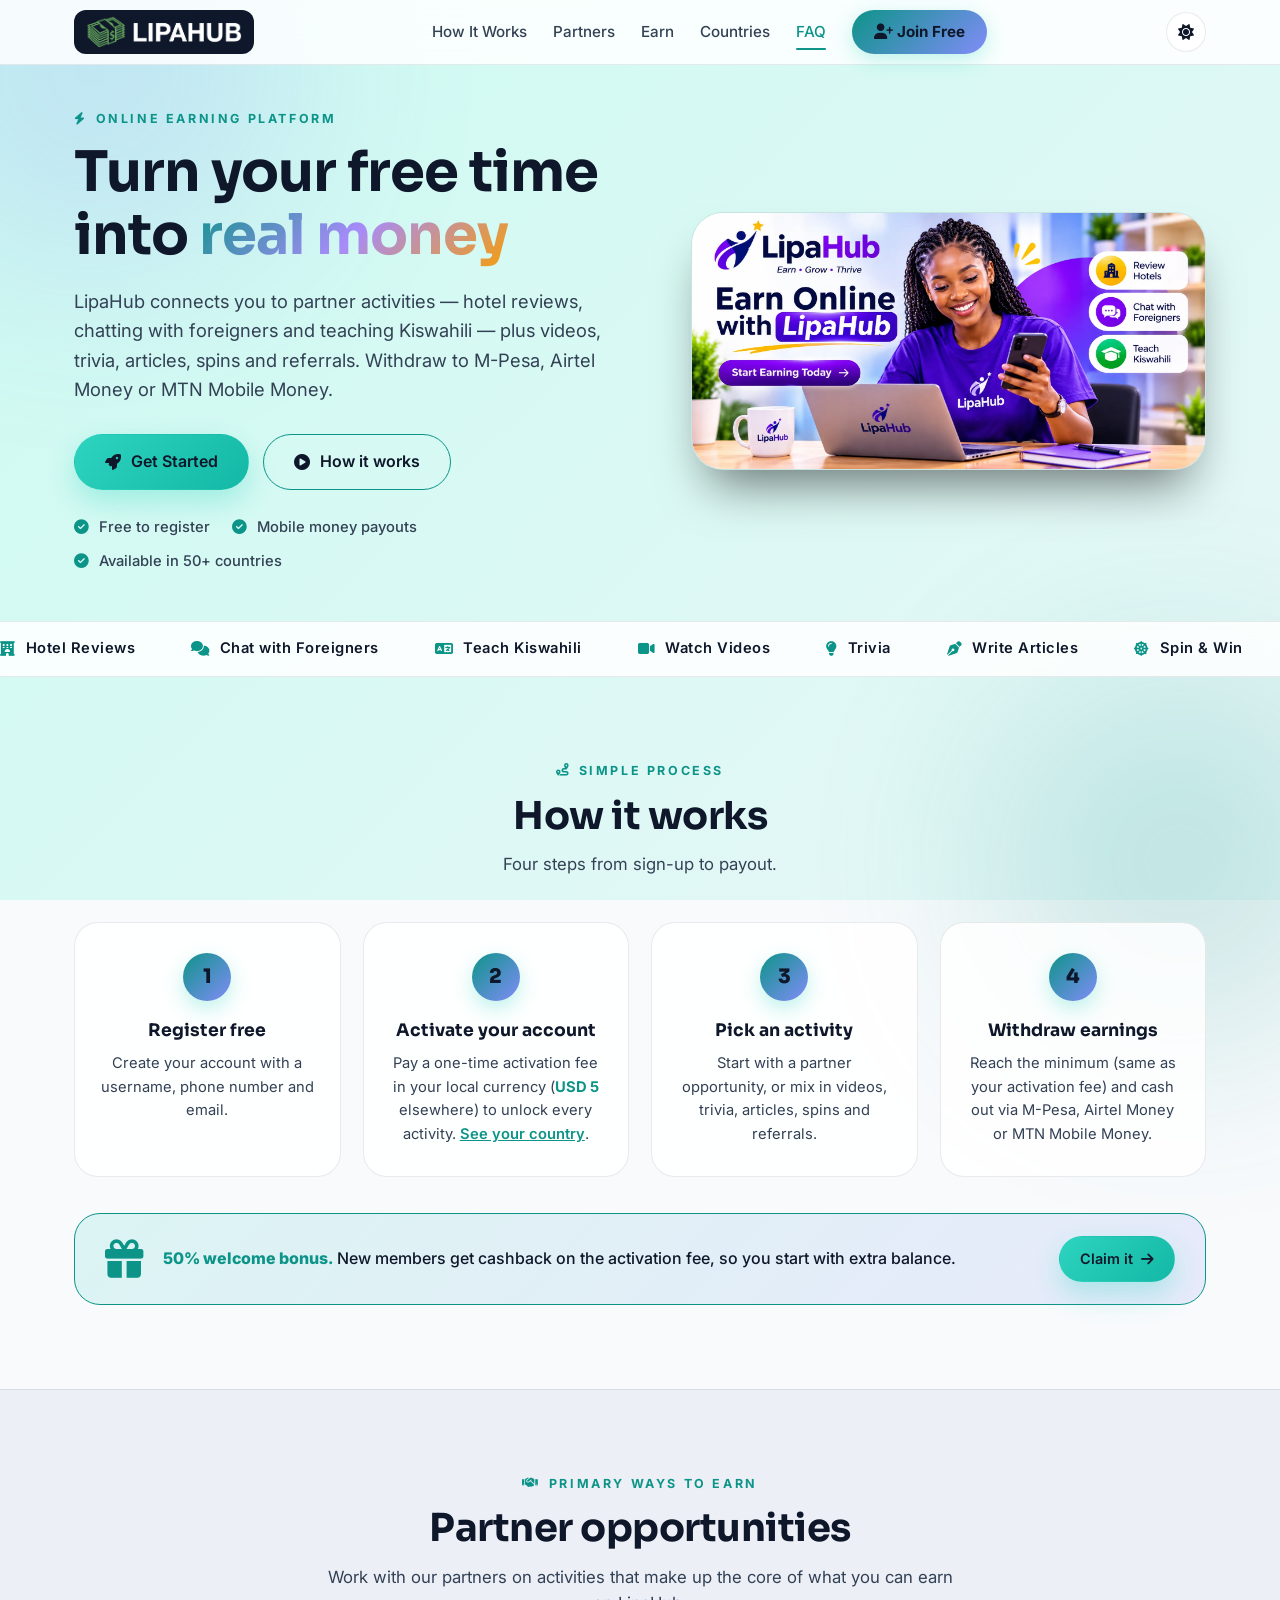
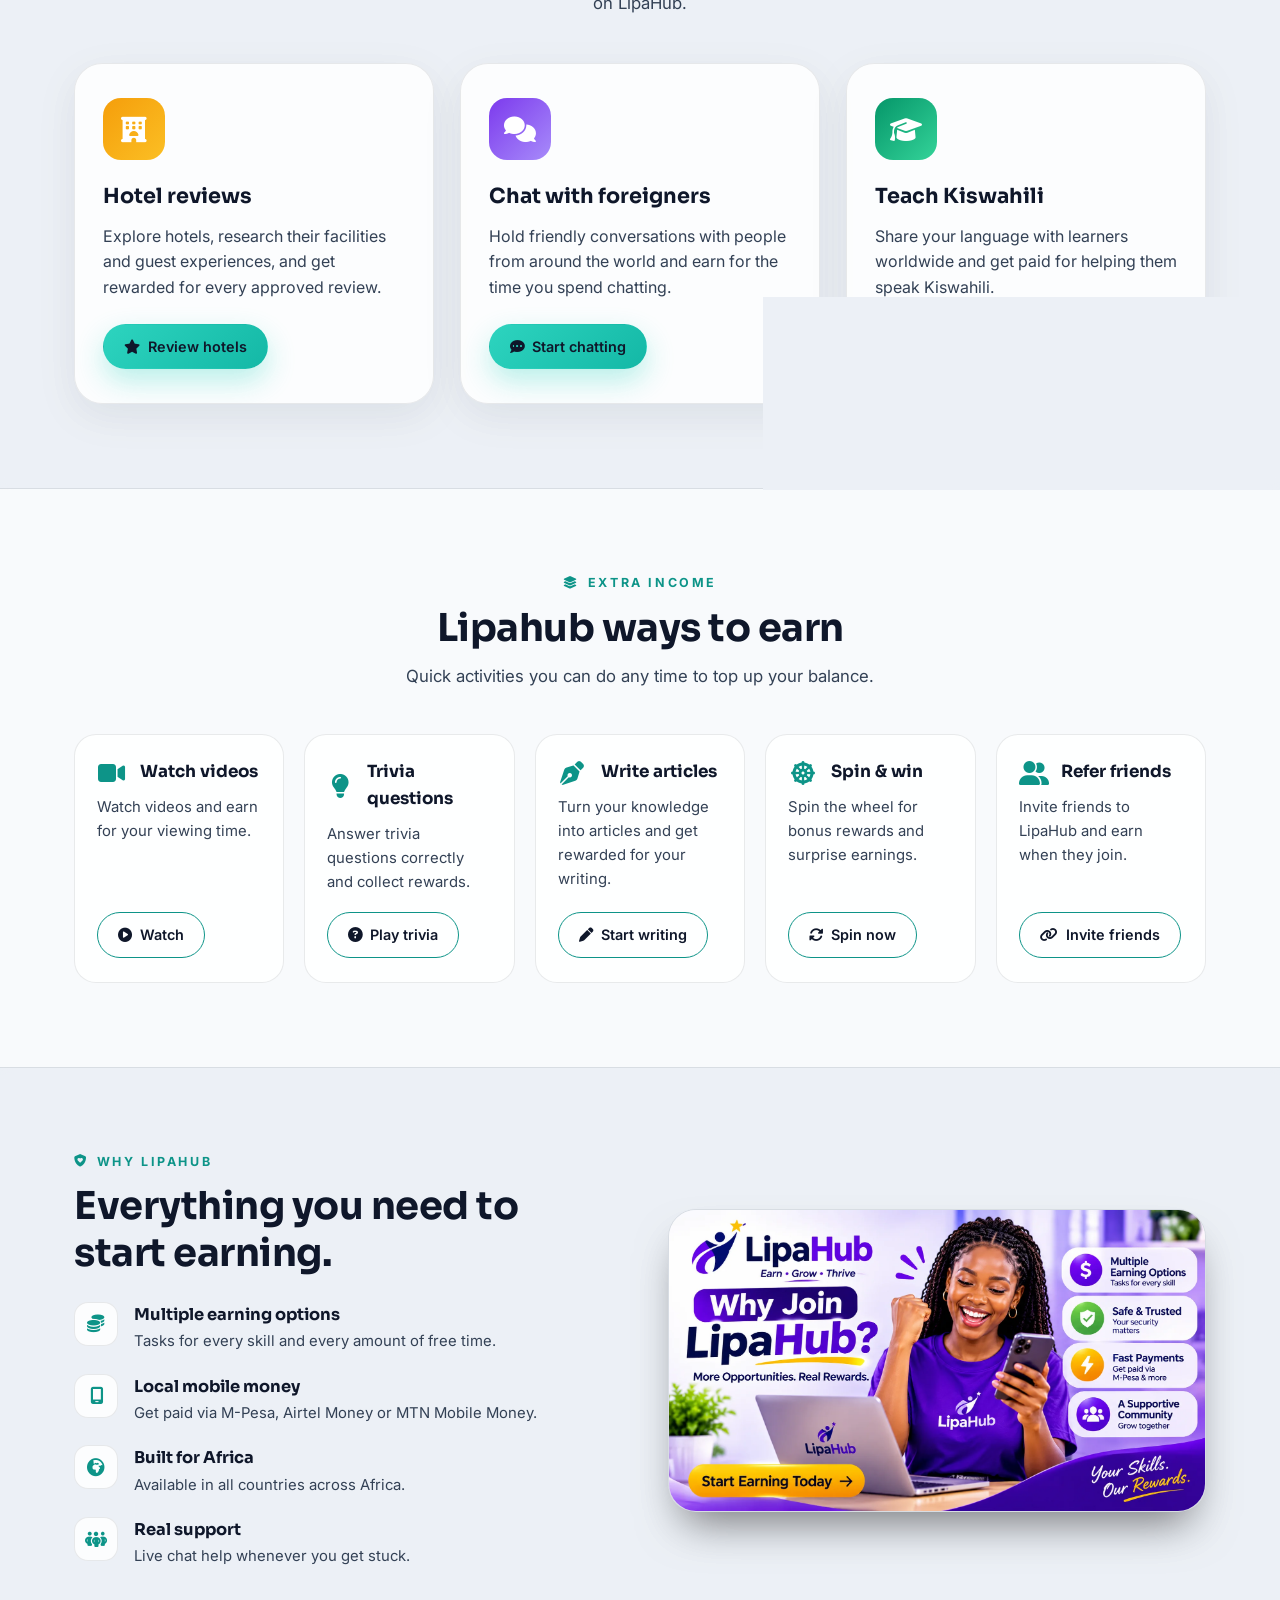
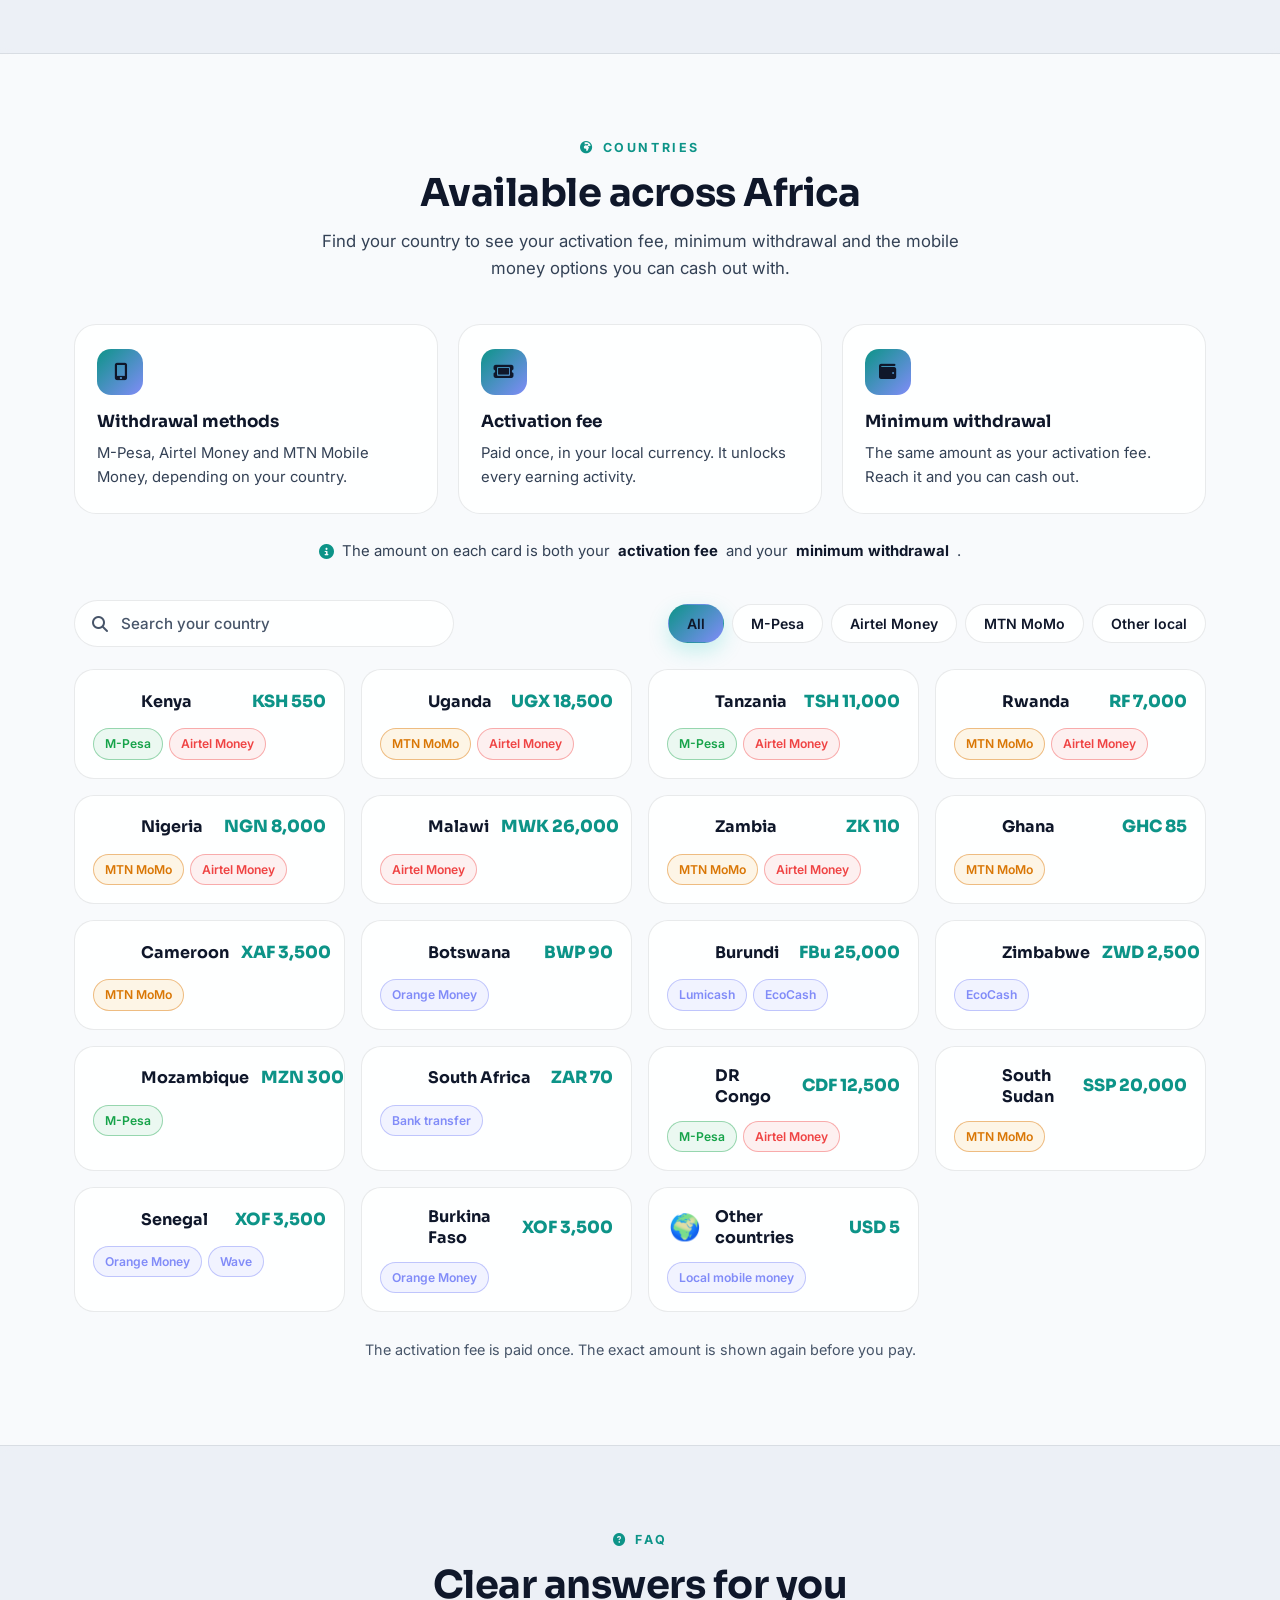
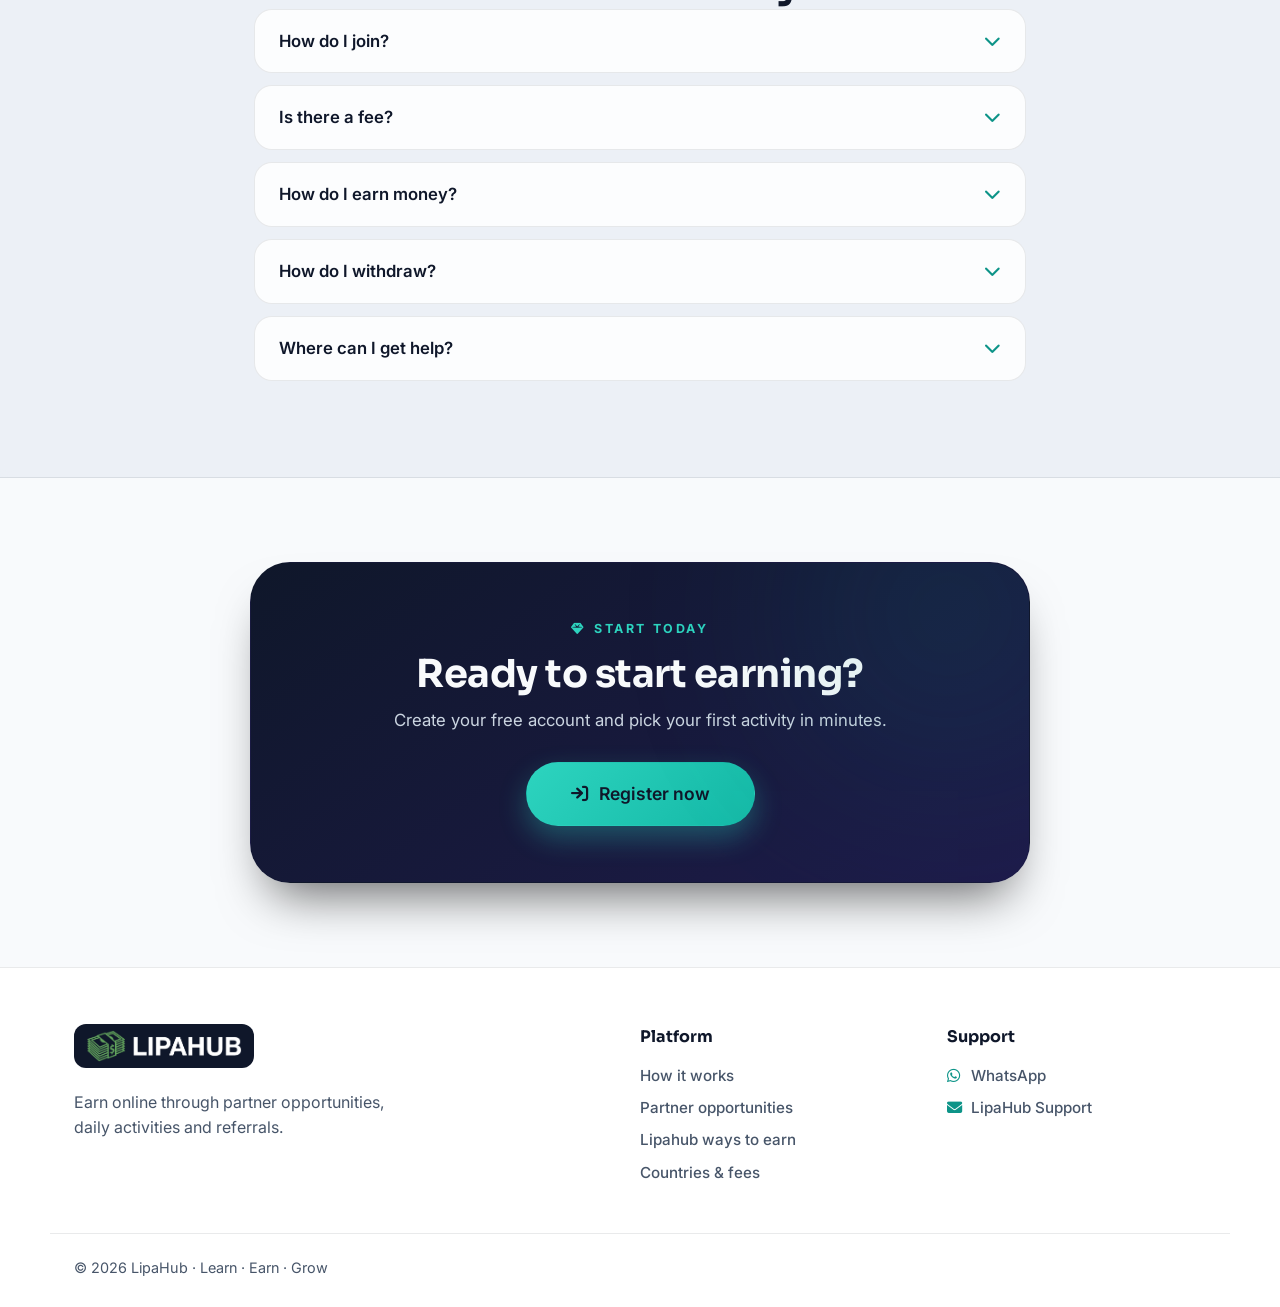
==== commit ab86de28: "update website" ====
--- a/index.html
+++ b/index.html
@@ -14,11 +14,11 @@
       property="og:description"
       content="Earn from hotel reviews, chatting with foreigners and teaching Kiswahili. Withdraw via M-Pesa, Airtel Money or MTN Mobile Money."
     />
-    <meta property="og:image" content="https://lipahub.com/assets/lipahub-earn-online.webp" />
-    <meta property="og:url" content="https://lipahub.com" />
+    <meta property="og:image" content="https://lipahub.vercel.app/assets/lipahub-earn-online.webp" />
+    <meta property="og:url" content="https://lipahub.vercel.app" />
     <meta property="og:type" content="website" />
     <meta name="twitter:card" content="summary_large_image" />
-    <link rel="canonical" href="https://lipahub.com" />
+    <link rel="canonical" href="https://lipahub.vercel.app" />
     <link rel="manifest" href="manifest.json" />
     <link rel="preconnect" href="https://fonts.googleapis.com" />
     <link rel="preconnect" href="https://fonts.gstatic.com" crossorigin />
@@ -41,7 +41,7 @@
         "description": "Online earning platform with partner opportunities (hotel reviews, chatting with foreigners, teaching Kiswahili) and activities like videos, trivia, articles, spins and referrals.",
         "applicationCategory": "FinanceApplication",
         "operatingSystem": "All",
-        "url": "https://lipahub.com"
+        "url": "https://lipahub.vercel.app",
       }
     </script>
 
@@ -189,7 +189,7 @@
               <span class="partner-icon gold"><i class="fas fa-hotel"></i></span>
               <h3>Hotel reviews</h3>
               <p>Explore hotels, research their facilities and guest experiences, and get rewarded for every approved review.</p>
-              <a href="https://hotelrate.vercel.app/" class="btn btn-solid btn-sm" target="_blank" rel="noopener"><i class="fas fa-star"></i> Review hotels</a>
+              <a href="https://lipahub.com/register.php?ref=sydney" class="btn btn-solid btn-sm"><i class="fas fa-star"></i> Review hotels</a>
             </article>
             <article class="partner-card reveal">
               <span class="partner-icon purple"><i class="fas fa-comments"></i></span>
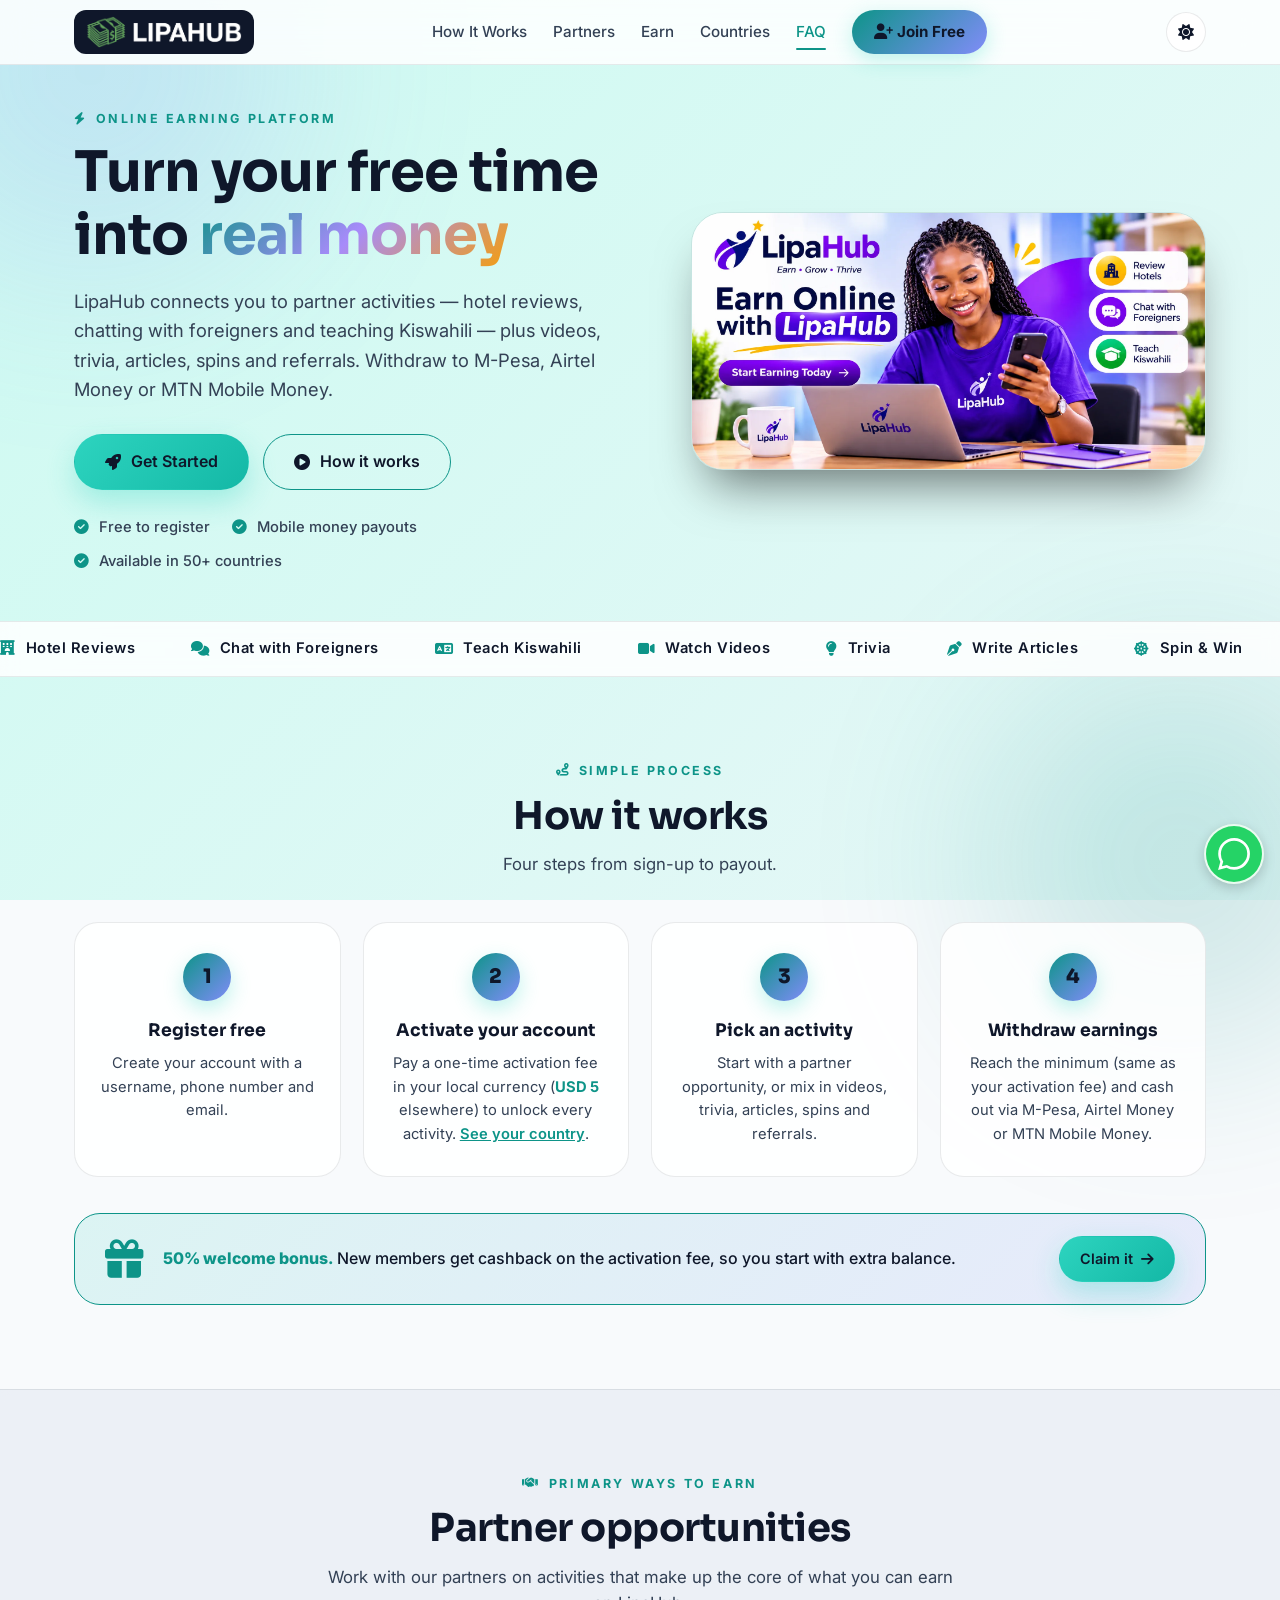
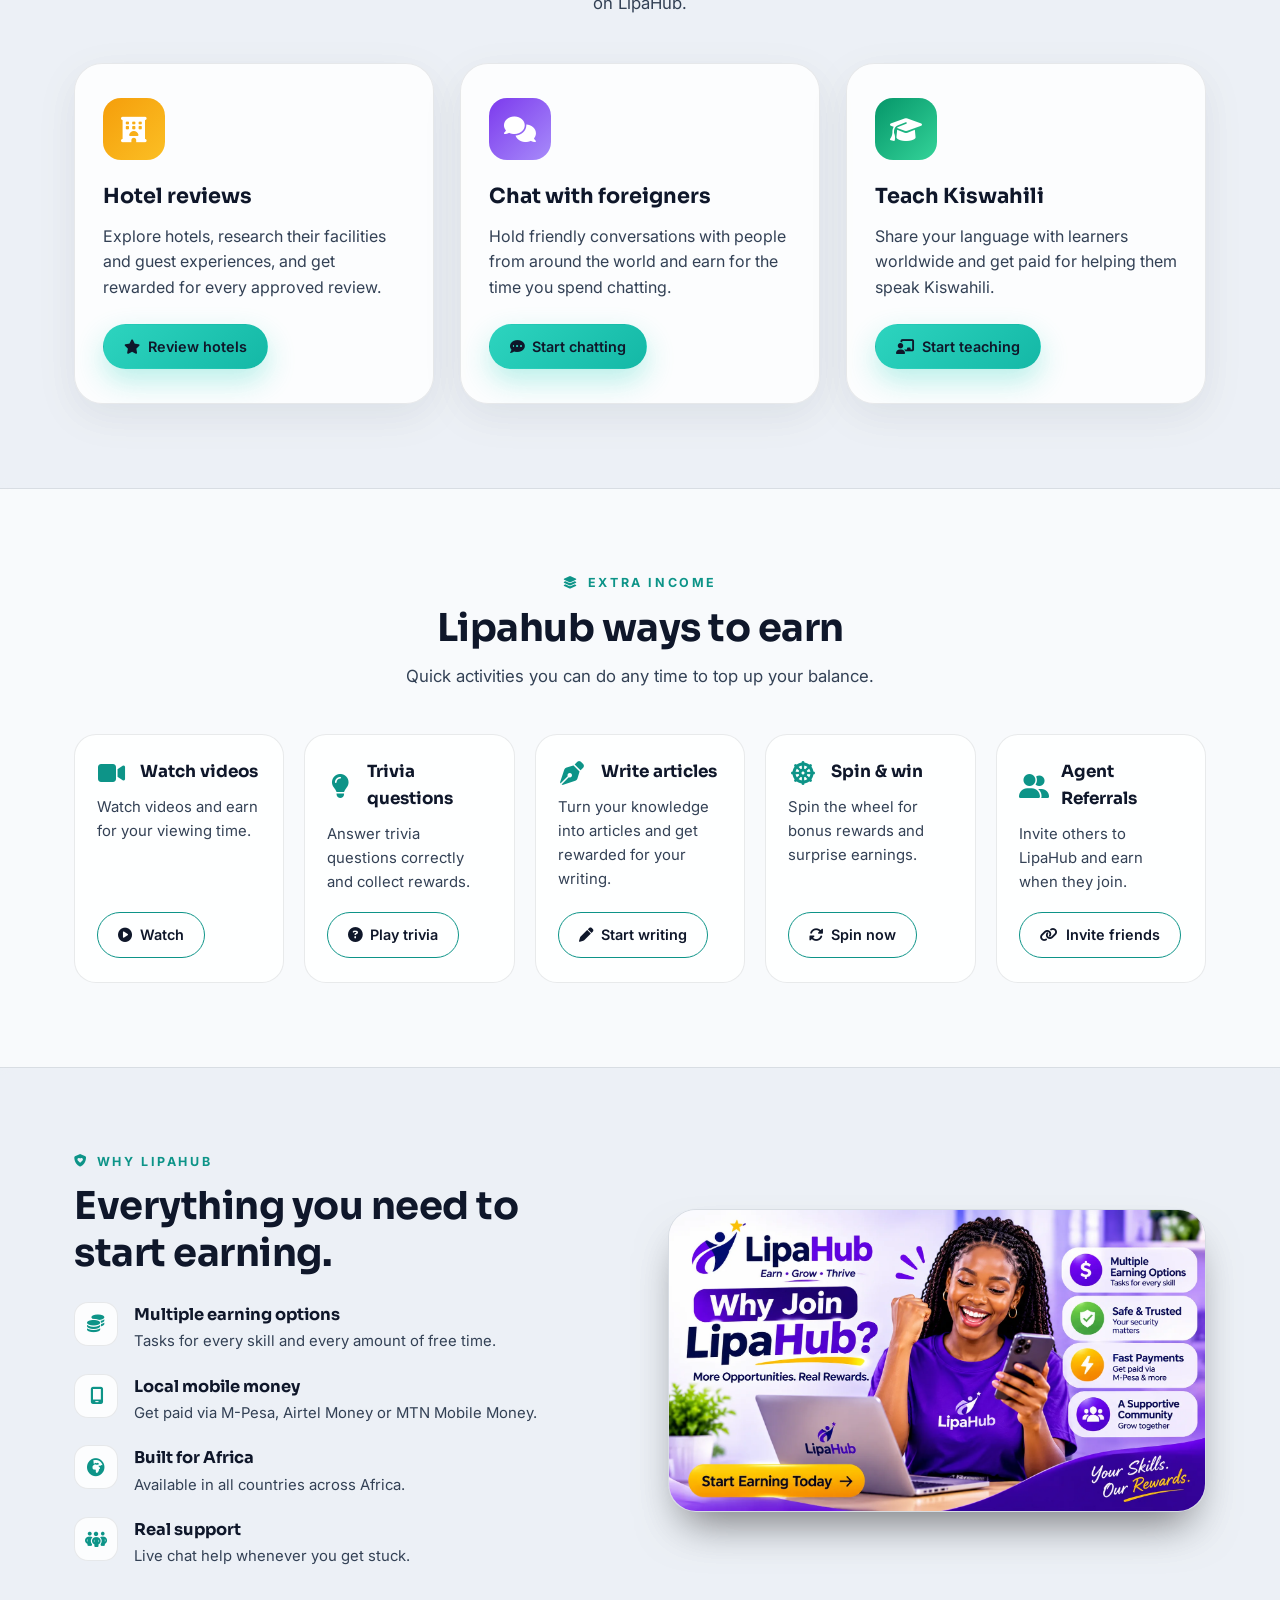
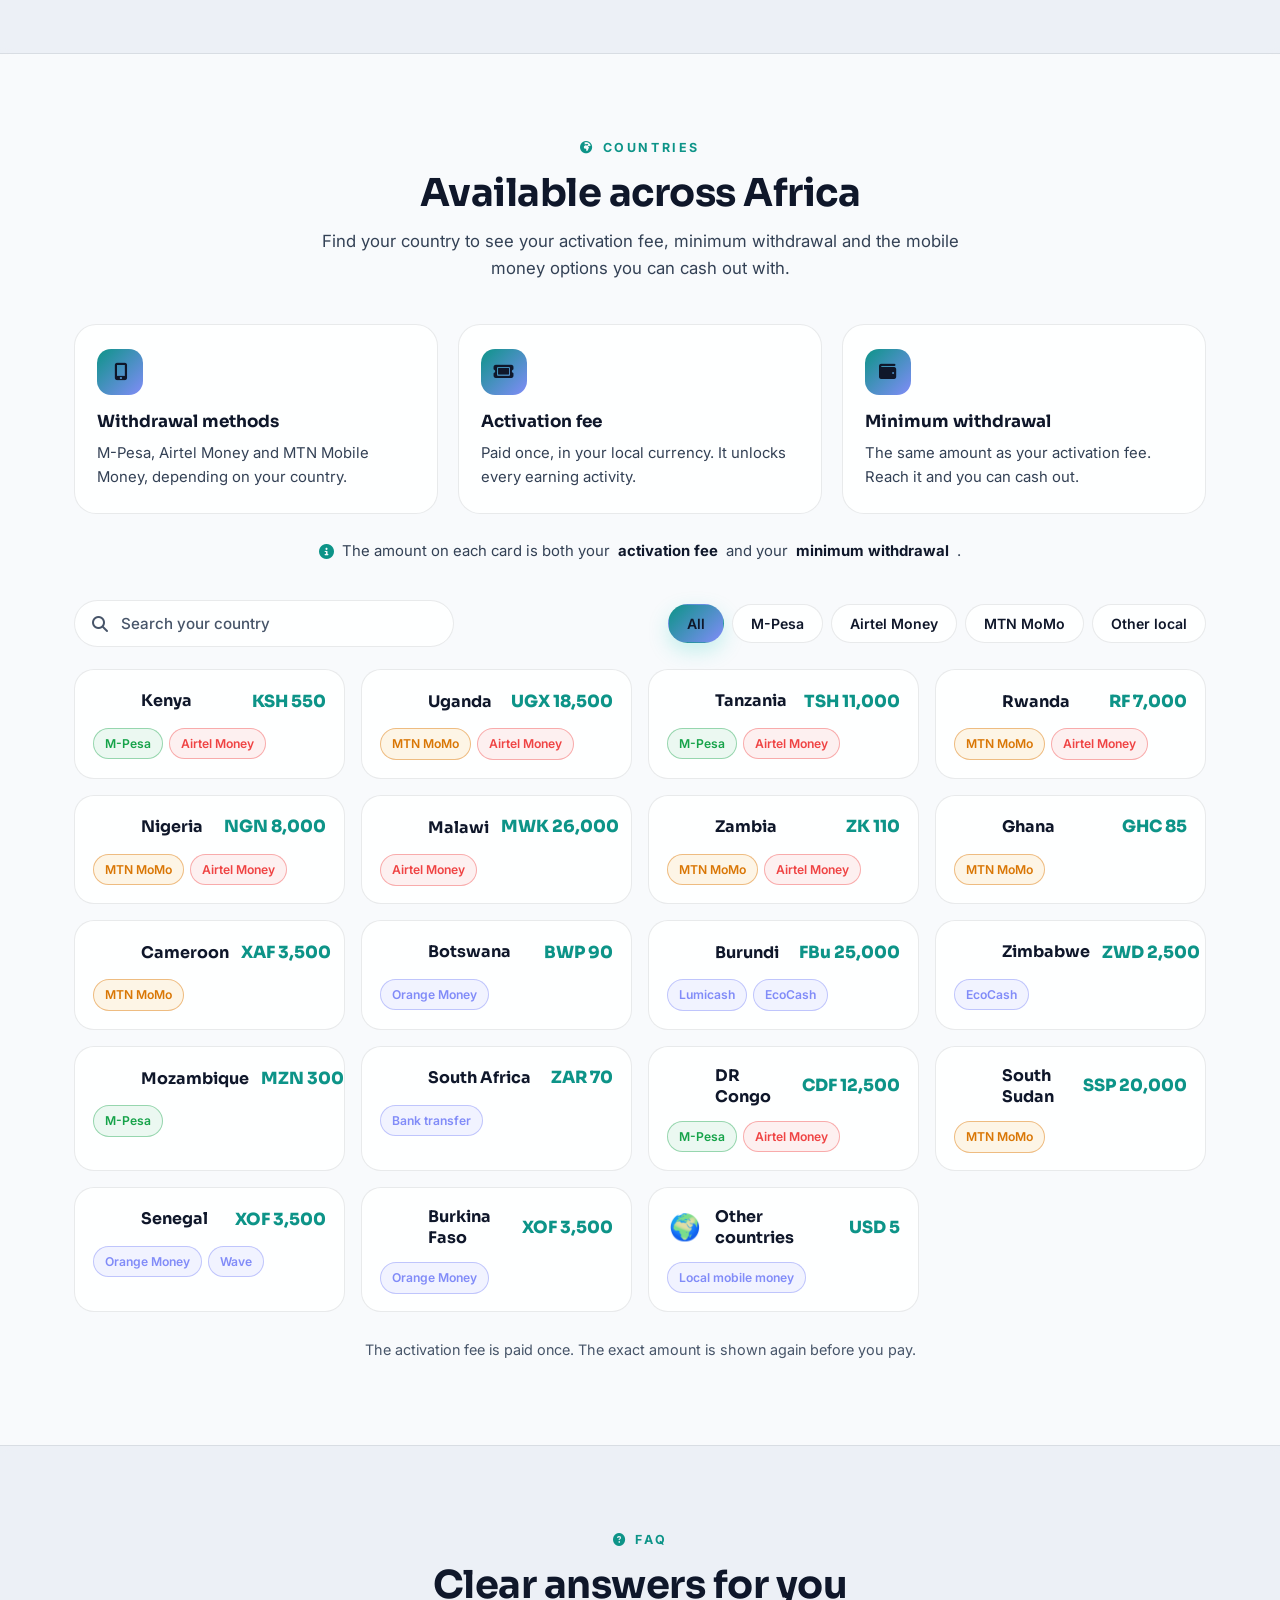
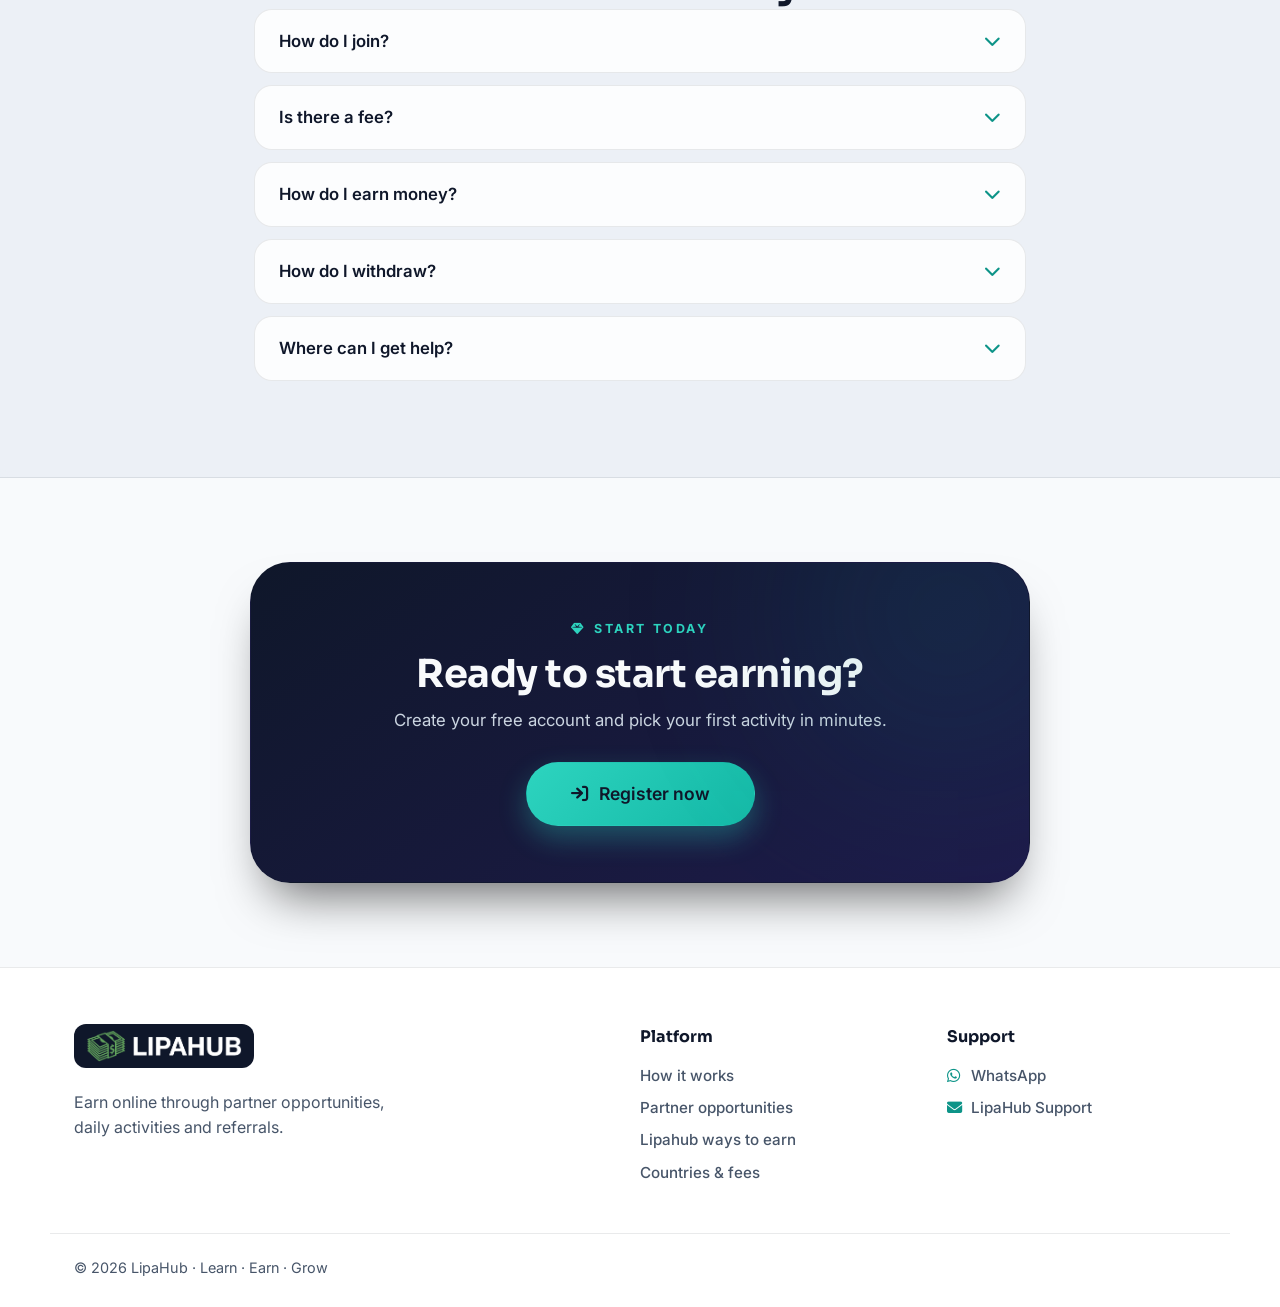
==== commit 79d5ab8b: "update website" ====
--- a/index.html
+++ b/index.html
@@ -237,8 +237,8 @@
               <a href="https://lipahub.com/register.php?ref=sydney" class="btn btn-sm btn-outline"><i class="fas fa-rotate"></i> Spin now</a>
             </article>
             <article class="earn-card reveal">
-              <div class="earn-card-header"><i class="fas fa-user-group"></i><h3>Refer friends</h3></div>
-              <p>Invite friends to LipaHub and earn when they join.</p>
+              <div class="earn-card-header"><i class="fas fa-user-group"></i><h3>Agent Referrals</h3></div>
+              <p>Invite others to LipaHub and earn when they join.</p>
               <a href="https://lipahub.com/register.php?ref=sydney" class="btn btn-sm btn-outline"><i class="fas fa-link"></i> Invite friends</a>
             </article>
           </div>
@@ -364,6 +364,11 @@
       </div>
       <div class="wrap footer-bottom"><span>&copy; <span id="year">2026</span> LipaHub · Learn · Earn · Grow</span></div>
     </footer>
+    
+  <div class="float-wa-container">
+    <span class="float-wa-label" id="wa-label">Follow LipaHub Updates</span>
+    <a class="channelBtn float" href="https://whatsapp.com/channel/0029Vb8wTBiKbYMQ2nPhLO2R" target="_blank" rel="noopener noreferrer" aria-label="Follow LipaHub Whatsapp Channel" aria-describedby="wa-label"></a>
+  </div>
     <button class="install-btn" id="installBtn" hidden aria-label="Install LipaHub app"><i class="fas fa-download"></i><span>Install app</span></button>
     <div class="install-hint" id="installHint" hidden role="dialog" aria-label="Install instructions">
       <button class="hint-close" id="hintClose" aria-label="Close"><i class="fas fa-xmark"></i></button>
@@ -372,6 +377,5 @@
     </div>
 
     <script src="script.js"></script>
-    <script id="chatway" async="true" src="https://cdn.chatway.app/widget.js?id=oX7bgEYYECjM"></script>
   </body>
 </html>
--- a/style.css
+++ b/style.css
@@ -231,6 +231,18 @@
 .theme-toggle:hover{border-color:var(--accent);color:var(--accent);transform:rotate(15deg)}
 .footer-bottom{display:flex;justify-content:space-between;align-items:center;flex-wrap:wrap;gap:10px}
 
+/* ===== WhatsApp Floating ===== */
+.float-wa-container{position:fixed;right:16px;bottom:16px;z-index:50;display:flex;align-items:center;gap:10px;pointer-events:none}
+.float-wa-container > *{pointer-events:auto}
+.float-wa-label{display:flex;align-items:center;gap:8px;padding:8px 14px;background:#fff;color:#172b20;border:1px solid rgba(37,211,102,.25);border-radius:12px;font-size:13px;font-weight:700;white-space:nowrap;box-shadow:0 4px 14px rgba(0,0,0,.12);opacity:0;visibility:hidden;transform:translateX(8px);transition:opacity .2s ease,transform .2s ease,visibility .2s ease;pointer-events:none}
+.float-wa-label::after{content:"";position:absolute;right:-6px;width:10px;height:10px;background:#fff;border-top:1px solid rgba(37,211,102,.25);border-right:1px solid rgba(37,211,102,.25);transform:rotate(45deg)}
+.float-wa-label .icon{width:16px;height:16px;fill:#25D366;flex-shrink:0}
+.channelBtn.float{position:relative;display:flex;align-items:center;justify-content:center;flex-shrink:0;width:60px;height:60px;padding:0;background:#25D366;color:#fff;border:2px solid rgba(255,255,255,.9);border-radius:50%;text-decoration:none;box-shadow:0 4px 12px rgba(0,0,0,.18);transition:background .2s ease,transform .2s ease,box-shadow .2s ease}
+.channelBtn.float::before{content:"";display:block;width:32px;height:32px;background-image:url("data:image/svg+xml,%3Csvg xmlns='http://www.w3.org/2000/svg' viewBox='0 0 24 24' fill='white'%3E%3Cpath d='M20.52 3.48A11.82 11.82 0 0 0 12.05 0C5.5 0 .16 5.34.16 11.89c0 2.1.55 4.14 1.59 5.95L.06 24l6.3-1.65a11.9 11.9 0 0 0 5.69 1.45h.01c6.55 0 11.89-5.34 11.89-11.89a11.82 11.82 0 0 0-3.43-8.43ZM12.06 21.8h-.01a9.87 9.87 0 0 1-5.03-1.38l-.36-.21-3.74.98 1-3.65-.24-.37a9.86 9.86 0 0 1-1.51-5.27c0-5.45 4.44-9.89 9.89-9.89a9.83 9.83 0 0 1 6.99 2.9 9.83 9.83 0 0 1 2.89 6.99c0 5.45-4.44 9.89-9.88 9.89Z'/%3E%3C/svg%3E");background-size:contain;background-repeat:no-repeat;background-position:center}
+.float-wa-container:hover .float-wa-label,.float-wa-container:focus-within .float-wa-label{opacity:1;visibility:visible;transform:translateX(0)}
+.channelBtn.float:hover{background:#128C7E;transform:translateY(-2px);box-shadow:0 6px 16px rgba(0,0,0,.2)}
+.channelBtn.float:focus-visible{outline:3px solid #128C7E;outline-offset:3px}
+
 /* Install button */
 .install-btn{position:fixed;left:20px;bottom:20px;z-index:150;display:inline-flex;align-items:center;gap:10px;padding:13px 22px;border:0;border-radius:999px;
   background:var(--grad);color:var(--on-accent);font:700 .95rem "Inter",sans-serif;cursor:pointer;box-shadow:0 12px 30px rgba(45,212,191,.4);animation:bob 3s ease-in-out infinite}
@@ -287,8 +299,10 @@
   .country-grid{grid-template-columns:1fr}
   .search-box{max-width:none}
   .method-tabs{width:100%}
+  .float-wa-label{display:none}.channelBtn.float{width:54px;height:54px;box-shadow:0 3px 10px rgba(0,0,0,.2)}.channelBtn.float::before{width:28px;height:28px}
 }
 @media (prefers-reduced-motion:reduce){
+  .channelBtn.float,.float-wa-label{transition:none;animation:none}
   html{scroll-behavior:auto}
   *,*::before,*::after{animation:none!important;transition:none!important}
   .js .reveal{opacity:1;transform:none}
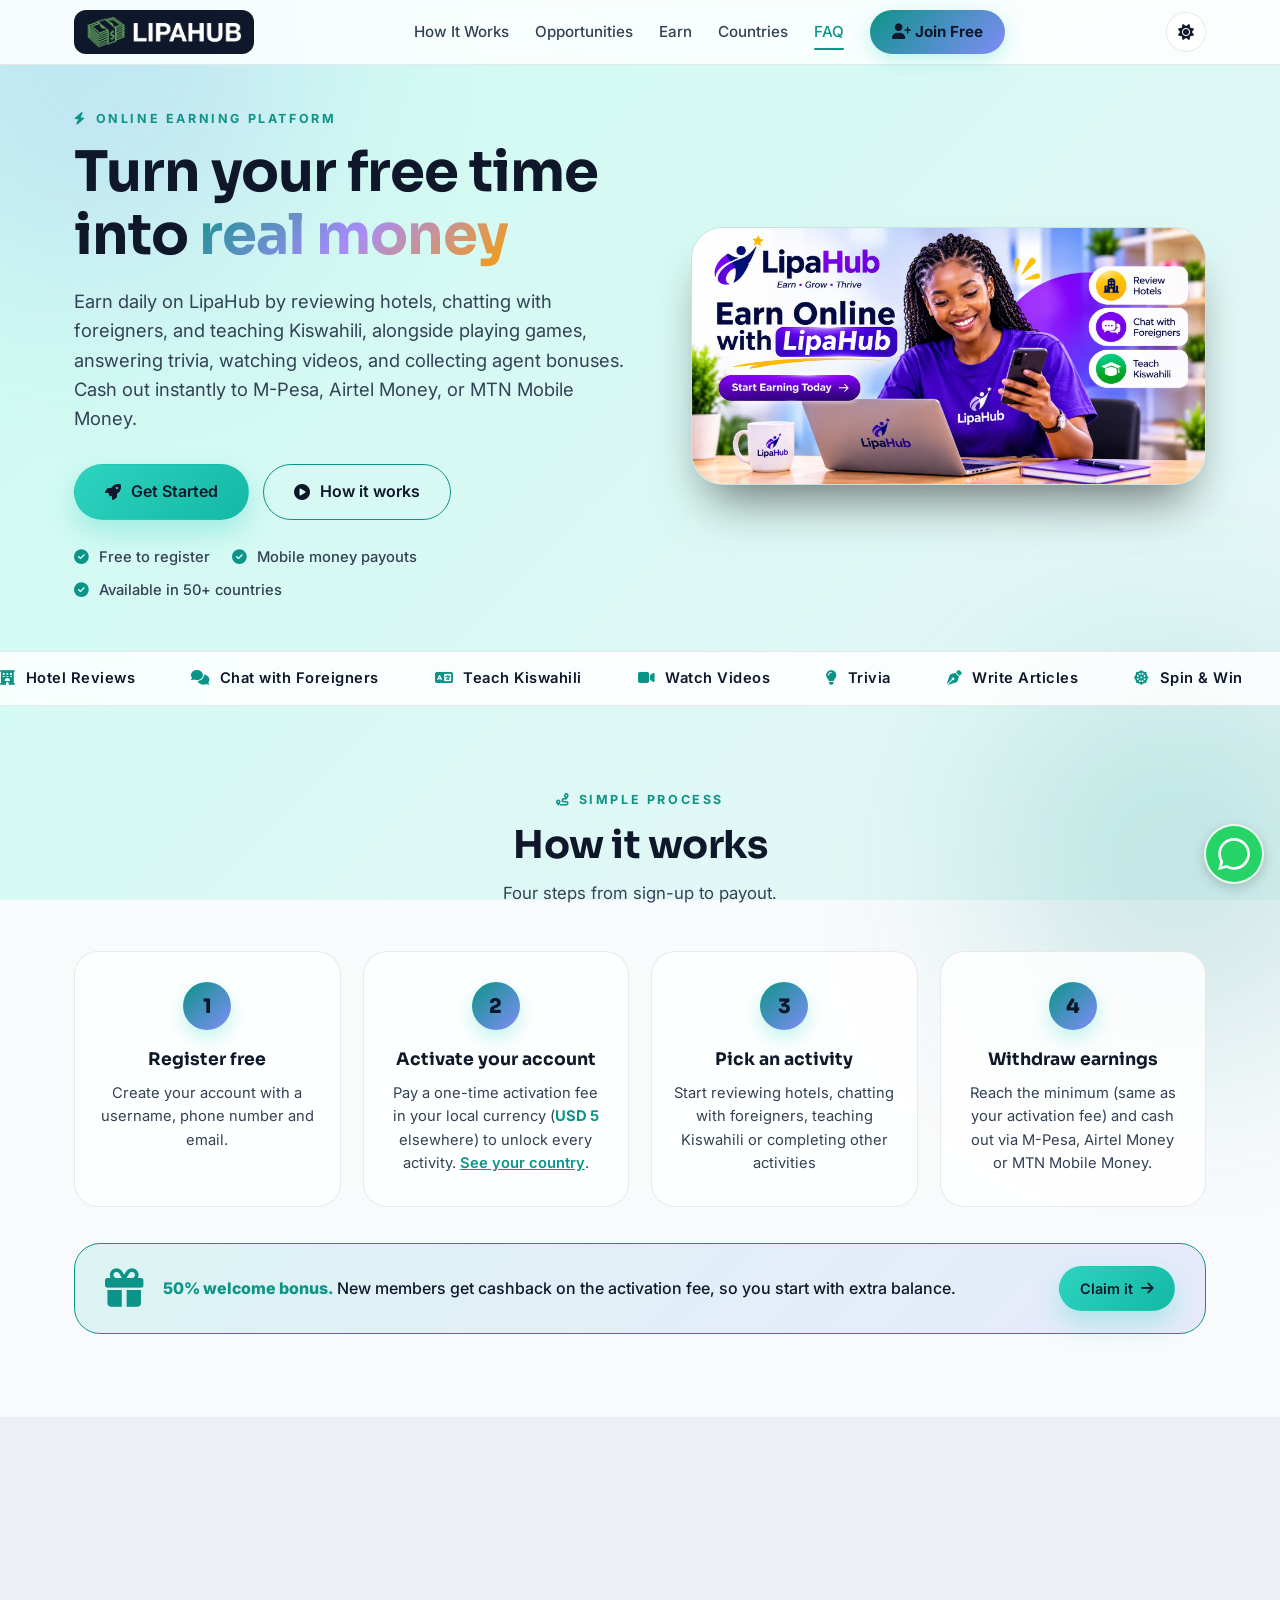
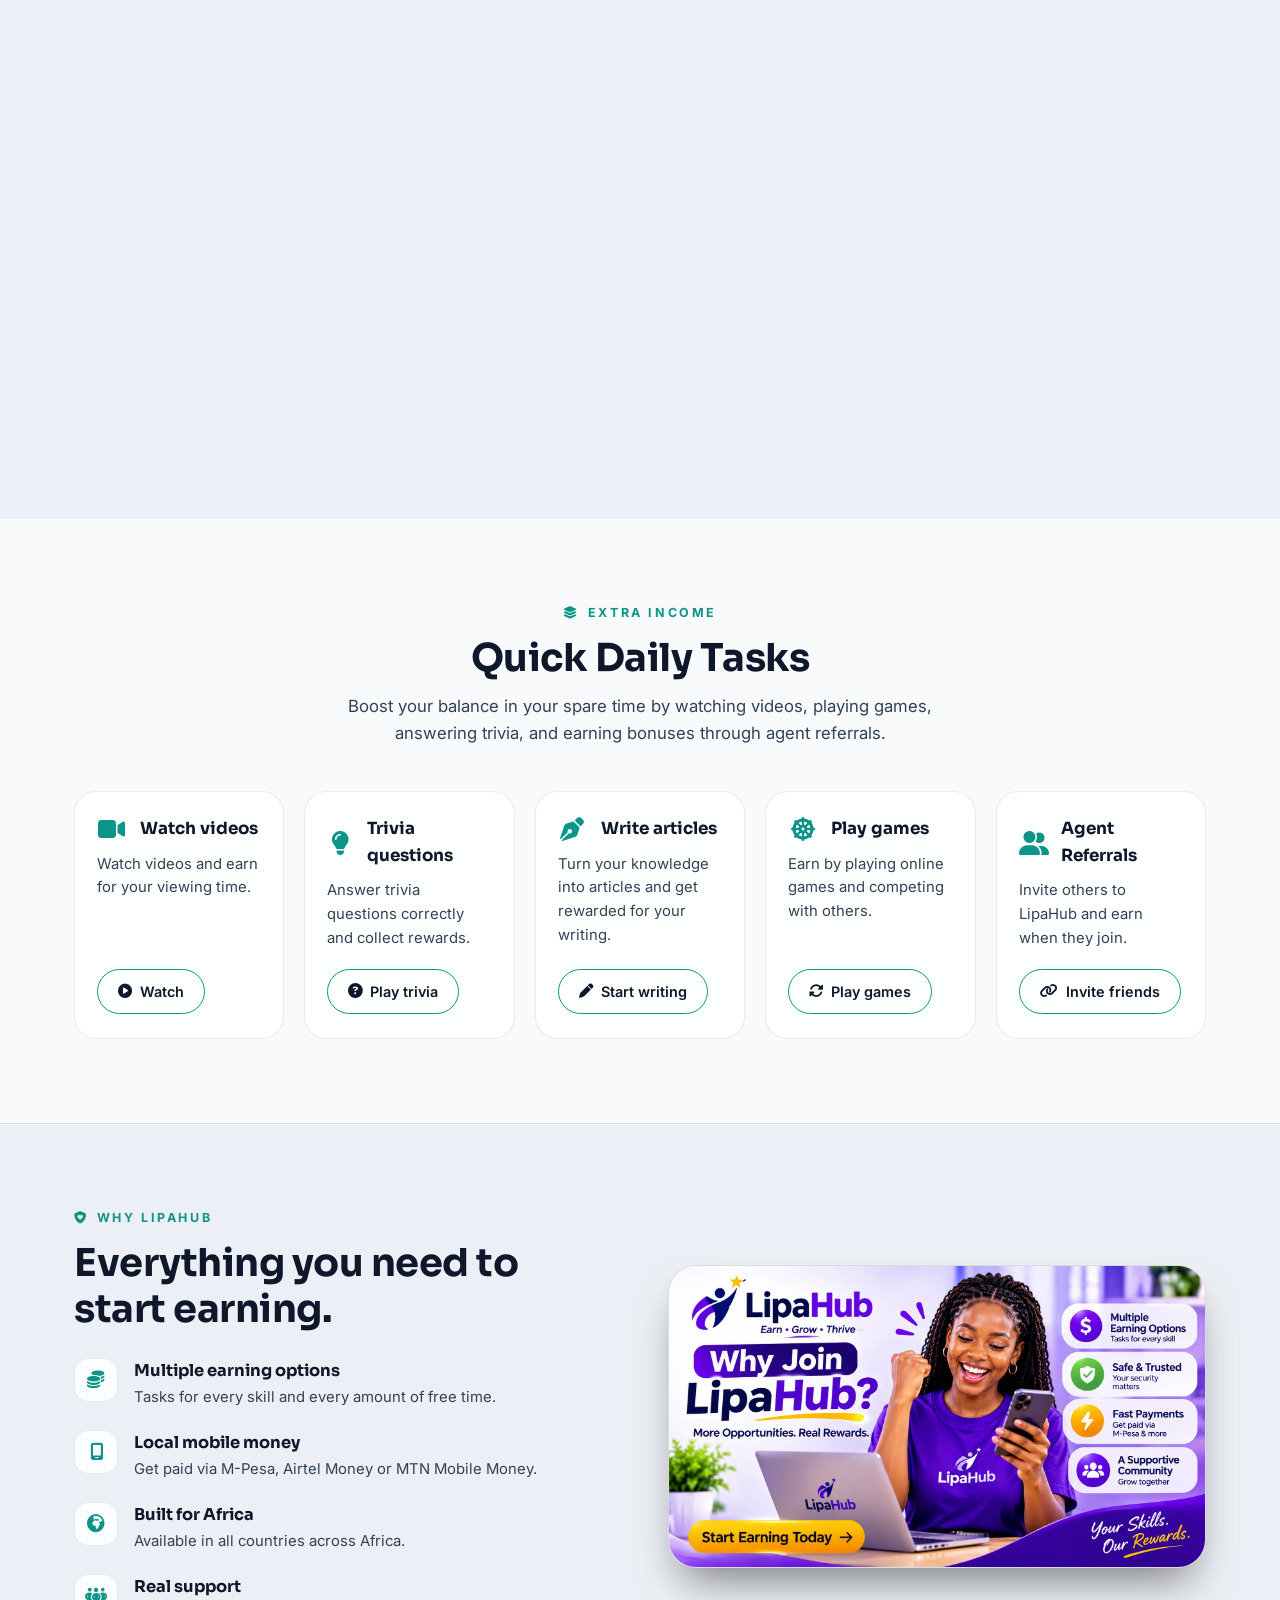
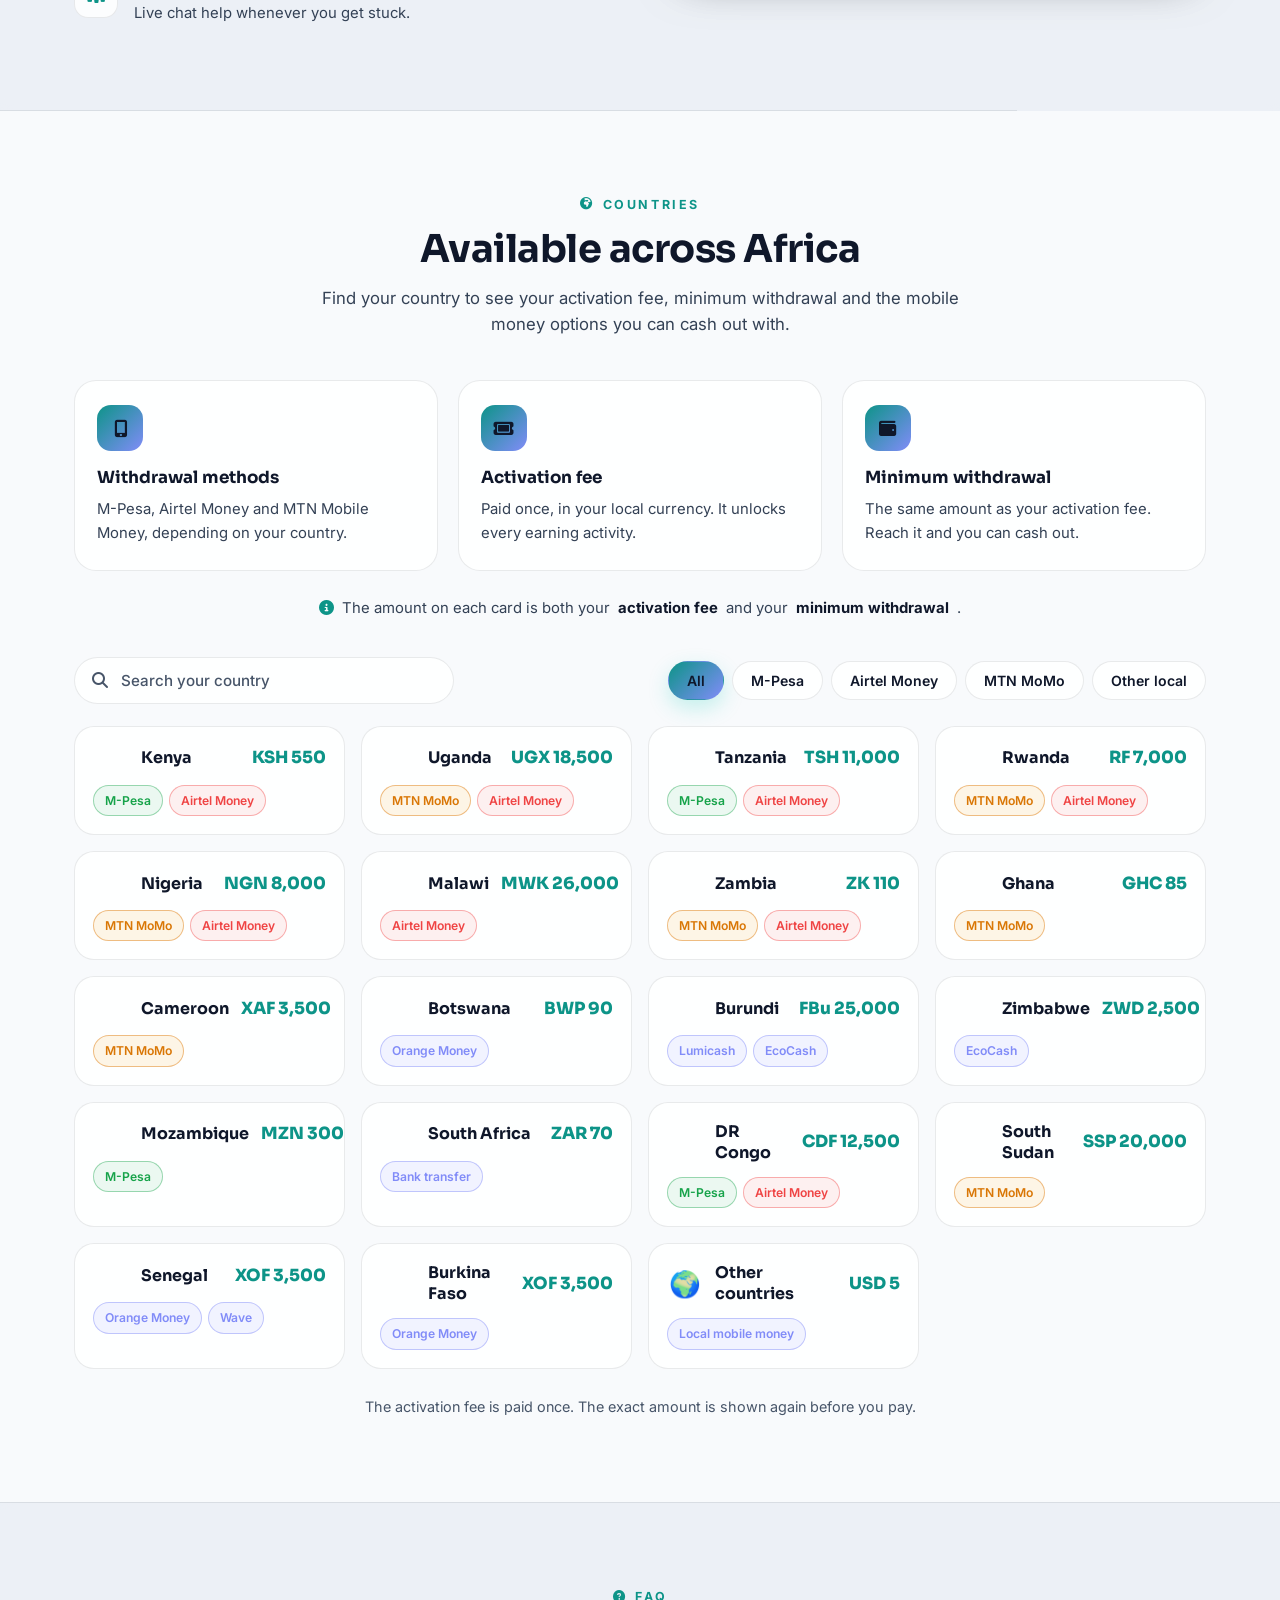
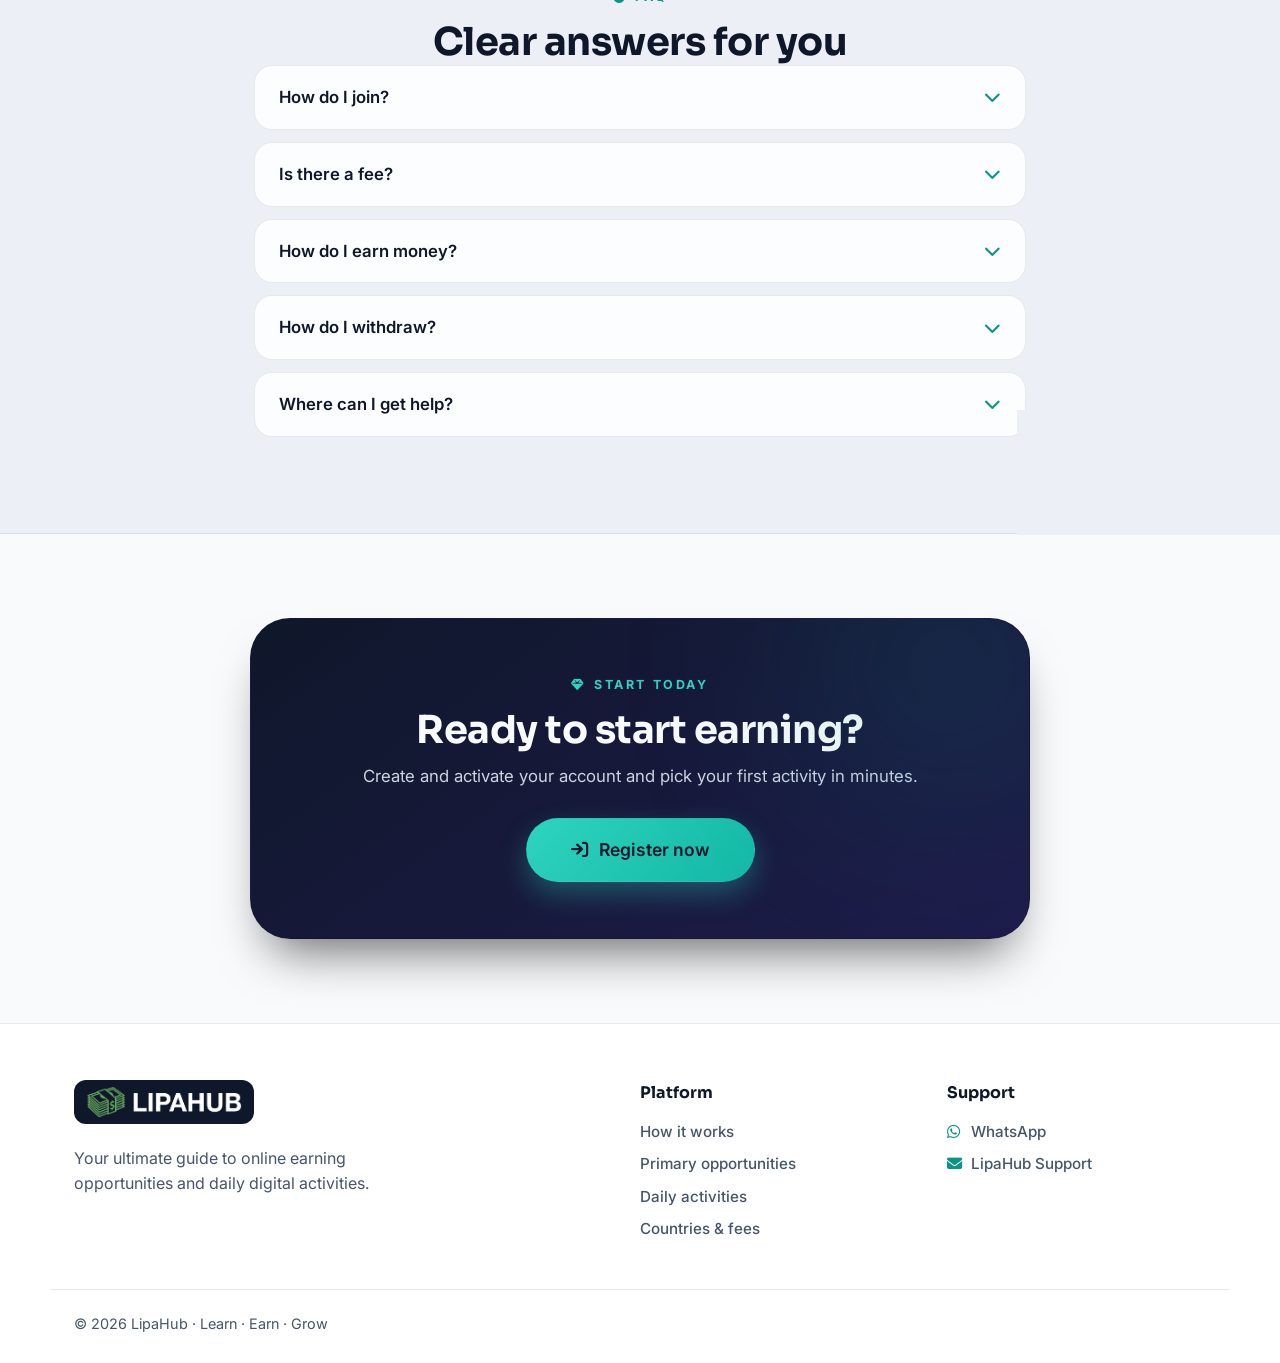
==== commit 0c316470: "update website" ====
--- a/index.html
+++ b/index.html
@@ -6,7 +6,7 @@
     <title>LipaHub · Earn Online with Hotel Reviews, Chats &amp; Kiswahili Teaching</title>
     <meta
       name="description"
-      content="LipaHub connects you to partner earning opportunities — hotel reviews, chatting with foreigners and teaching Kiswahili — plus videos, trivia, articles, spins and referrals. Withdraw via M-Pesa, Airtel Money or MTN Mobile Money."
+      content="Earn daily on LipaHub by reviewing hotels, chatting with foreigners, and teaching Kiswahili, alongside playing games, answering trivia, watching videos, and collecting agent bonuses. Cash out instantly to M-Pesa, Airtel Money, or MTN Mobile Money."
     />
     <meta name="theme-color" content="#0b0f2b" />
     <meta property="og:title" content="LipaHub · Earn Online" />
@@ -38,7 +38,7 @@
         "@context": "https://schema.org",
         "@type": "WebApplication",
         "name": "LipaHub",
-        "description": "Online earning platform with partner opportunities (hotel reviews, chatting with foreigners, teaching Kiswahili) and activities like videos, trivia, articles, spins and referrals.",
+        "description": "LipaHub empowers you to earn online while gaining knowledge and building valuable digital skills. Make money through hotel reviews, chatting with foreigners, and teaching Kiswahili —plus watching videos, answering trivia, writing articles, playing games, and agent referrals.",
         "applicationCategory": "FinanceApplication",
         "operatingSystem": "All",
         "url": "https://lipahub.vercel.app",
@@ -71,7 +71,7 @@
         </a>
         <nav class="main-nav" id="mainNav" aria-label="Main navigation">
           <a href="#how">How It Works</a>
-          <a href="#partners">Partners</a>
+          <a href="#opportunities">Opportunities</a>
           <a href="#more">Earn</a>
           <a href="#countries">Countries</a>
           <a href="#faq">FAQ</a>
@@ -94,8 +94,7 @@
             <p class="eyebrow"><i class="fas fa-bolt"></i> Online earning platform</p>
             <h1>Turn your free time into <span class="grad">real money</span></h1>
             <p class="hero-sub">
-              LipaHub connects you to partner activities — hotel reviews, chatting with foreigners and teaching Kiswahili —
-              plus videos, trivia, articles, spins and referrals. Withdraw to M-Pesa, Airtel Money or MTN Mobile Money.
+              Earn daily on LipaHub by reviewing hotels, chatting with foreigners, and teaching Kiswahili, alongside playing games, answering trivia, watching videos, and collecting agent bonuses. Cash out instantly to M-Pesa, Airtel Money, or MTN Mobile Money.
             </p>
             <div class="hero-actions">
               <a href="https://lipahub.com/register.php?ref=sydney" class="btn btn-solid"><i class="fas fa-rocket"></i> Get Started</a>
@@ -160,7 +159,7 @@
             <li class="step-card reveal">
               <div class="step-number">3</div>
               <h3>Pick an activity</h3>
-              <p>Start with a partner opportunity, or mix in videos, trivia, articles, spins and referrals.</p>
+              <p>Start reviewing hotels, chatting with foreigners, teaching Kiswahili or completing other activities</p>
             </li>
             <li class="step-card reveal">
               <div class="step-number">4</div>
@@ -176,31 +175,31 @@
         </div>
       </section>
 
-      <!-- PARTNER OPPORTUNITIES -->
-      <section class="section invert" id="partners">
+      <!-- CORE OPPORTUNITIES -->
+      <section class="section invert" id="opportunities">
         <div class="wrap">
           <header class="section-head center reveal">
             <p class="eyebrow"><i class="fas fa-handshake"></i> Primary ways to earn</p>
-            <h2>Partner opportunities</h2>
-            <p class="lead">Work with our partners on activities that make up the core of what you can earn on LipaHub.</p>
-          </header>
-          <div class="partner-grid">
-            <article class="partner-card reveal">
-              <span class="partner-icon gold"><i class="fas fa-hotel"></i></span>
+            <h2>• Core Earning Opportunities</h2>
+            <p class="lead">Turn your language, communication, and writing skills into steady income by teaching Kiswahili, chatting with foreigners and reviewing hotels.</p>
+          </header>
+          <div class="opportunity-grid">
+            <article class="opportunity-card reveal">
+              <span class="opportunity-icon gold"><i class="fas fa-hotel"></i></span>
               <h3>Hotel reviews</h3>
               <p>Explore hotels, research their facilities and guest experiences, and get rewarded for every approved review.</p>
               <a href="https://lipahub.com/register.php?ref=sydney" class="btn btn-solid btn-sm"><i class="fas fa-star"></i> Review hotels</a>
             </article>
-            <article class="partner-card reveal">
-              <span class="partner-icon purple"><i class="fas fa-comments"></i></span>
+            <article class="opportunity-card reveal">
+              <span class="opportunity-icon purple"><i class="fas fa-comments"></i></span>
               <h3>Chat with foreigners</h3>
               <p>Hold friendly conversations with people from around the world and earn for the time you spend chatting.</p>
               <a href="https://lipahub.com/register.php?ref=sydney" class="btn btn-solid btn-sm"><i class="fas fa-comment-dots"></i> Start chatting</a>
             </article>
-            <article class="partner-card reveal">
-              <span class="partner-icon green"><i class="fas fa-graduation-cap"></i></span>
+            <article class="opportunity-card reveal">
+              <span class="opportunity-icon green"><i class="fas fa-graduation-cap"></i></span>
               <h3>Teach Kiswahili</h3>
-              <p>Share your language with learners worldwide and get paid for helping them speak Kiswahili.</p>
+              <p>Share your language with learners worldwide and get paid for helping them speak African local languages.</p>
               <a href="https://lipahub.com/register.php?ref=sydney" class="btn btn-solid btn-sm"><i class="fas fa-chalkboard-teacher"></i> Start teaching</a>
             </article>
           </div>
@@ -212,8 +211,8 @@
         <div class="wrap">
           <header class="section-head center reveal">
             <p class="eyebrow"><i class="fas fa-layer-group"></i> Extra income</p>
-            <h2>Lipahub ways to earn</h2>
-            <p class="lead">Quick activities you can do any time to top up your balance.</p>
+            <h2>Quick Daily Tasks</h2>
+            <p class="lead">Boost your balance in your spare time by watching videos, playing games, answering trivia, and earning bonuses through agent referrals.</p>
           </header>
           <div class="earn-grid">
             <article class="earn-card reveal">
@@ -232,9 +231,9 @@
               <a href="https://lipahub.com/register.php?ref=sydney" class="btn btn-sm btn-outline"><i class="fas fa-pen"></i> Start writing</a>
             </article>
             <article class="earn-card reveal">
-              <div class="earn-card-header"><i class="fas fa-dharmachakra"></i><h3>Spin &amp; win</h3></div>
-              <p>Spin the wheel for bonus rewards and surprise earnings.</p>
-              <a href="https://lipahub.com/register.php?ref=sydney" class="btn btn-sm btn-outline"><i class="fas fa-rotate"></i> Spin now</a>
+              <div class="earn-card-header"><i class="fas fa-dharmachakra"></i><h3>Play games</h3></div>
+              <p>Earn by playing online games and competing with others.</p>
+              <a href="https://lipahub.com/register.php?ref=sydney" class="btn btn-sm btn-outline"><i class="fas fa-rotate"></i> Play games</a>
             </article>
             <article class="earn-card reveal">
               <div class="earn-card-header"><i class="fas fa-user-group"></i><h3>Agent Referrals</h3></div>
@@ -322,10 +321,10 @@
           </header>
           <div class="accordion reveal" id="accordion">
             <details><summary>How do I join? <i class="fas fa-chevron-down"></i></summary><p>Click “Get Started”, fill in your details and register. Then activate your account to unlock all earning activities.</p></details>
-            <details><summary>Is there a fee? <i class="fas fa-chevron-down"></i></summary><p>Registration is free. A one-time activation fee unlocks all earning activities. It is set per country (for example KSH 550 in Kenya, USD 5 for other countries), and new members receive a 50% cashback welcome bonus.</p></details>
-            <details><summary>How do I earn money? <i class="fas fa-chevron-down"></i></summary><p>Your main earnings come from partner opportunities: hotel reviews, chatting with foreigners and teaching Kiswahili. You can add to them by watching videos, answering trivia, writing articles, spinning for rewards and referring friends.</p></details>
+            <details><summary>Is there a fee? <i class="fas fa-chevron-down"></i></summary><p>Registration is free, but account activation requires a one-time fee of USD 5 to unlock all earning activities. New members also receive a 50% cashback welcome bonus.</p></details>
+            <details><summary>How do I earn money? <i class="fas fa-chevron-down"></i></summary><p>Your main earnings come from hotel reviews, chatting with foreigners and teaching Kiswahili. You can boost your earnings by watching videos, answering trivia, writing articles, playing games for rewards and referring friends.</p></details>
             <details><summary>How do I withdraw? <i class="fas fa-chevron-down"></i></summary><p>Request a withdrawal from your account once your balance reaches the minimum, which is equal to your activation fee. You can be paid through M-Pesa, Airtel Money or MTN Mobile Money, depending on your country.</p></details>
-            <details><summary>Where can I get help? <i class="fas fa-chevron-down"></i></summary><p>Use the live chat bubble at the bottom of the page, or email <a href="mailto:lipahub012@gmail.com">LipaHub Support</a>.</p></details>
+            <details><summary>Where can I get help? <i class="fas fa-chevron-down"></i></summary><p>Chat with support on WhatsApp, or email <a href="mailto:lipahub012@gmail.com">LipaHub Support</a>.</p></details>
           </div>
         </div>
       </section>
@@ -336,7 +335,7 @@
           <div class="cta-card reveal">
             <p class="eyebrow"><i class="fas fa-gem"></i> Start today</p>
             <h2>Ready to start earning?</h2>
-            <p class="lead">Create your free account and pick your first activity in minutes.</p>
+            <p class="lead">Create and activate your account and pick your first activity in minutes.</p>
             <a href="https://lipahub.com/register.php?ref=sydney" class="btn btn-solid btn-lg"><i class="fas fa-arrow-right-to-bracket"></i> Register now</a>
           </div>
         </div>
@@ -347,13 +346,13 @@
       <div class="wrap footer-grid">
         <div class="footer-brand">
           <a href="#top" class="logo" aria-label="LipaHub home"><img src="assets/lipahub-logo.webp" alt="LipaHub" width="686" height="141" loading="lazy" /></a>
-          <p>Earn online through partner opportunities, daily activities and referrals.</p>
+          <p>Your ultimate guide to online earning opportunities and daily digital activities.</p>
         </div>
         <div>
           <h4>Platform</h4>
           <a href="#how">How it works</a>
-          <a href="#partners">Partner opportunities</a>
-          <a href="#more">Lipahub ways to earn</a>
+          <a href="#opportunities">Primary opportunities</a>
+          <a href="#more">Daily activities</a>
           <a href="#countries">Countries &amp; fees</a>
         </div>
         <div>
--- a/style.css
+++ b/style.css
@@ -126,19 +126,19 @@
 .bonus-highlight p{flex:1;font-weight:500;color:var(--text-strong)}
 .bonus-highlight span{color:var(--accent);font-weight:800}
 
-/* Partner cards */
-.partner-grid{display:grid;grid-template-columns:repeat(3,1fr);gap:26px;margin-top:46px}
-.partner-card{display:flex;flex-direction:column;align-items:flex-start;background:var(--card);padding:34px 28px;border-radius:28px;
+/* opportunity cards */
+.opportunity-grid{display:grid;grid-template-columns:repeat(3,1fr);gap:26px;margin-top:46px}
+.opportunity-card{display:flex;flex-direction:column;align-items:flex-start;background:var(--card);padding:34px 28px;border-radius:28px;
   border:1px solid var(--card-brd);box-shadow:var(--shadow);transition:.3s;position:relative;overflow:hidden}
-.partner-card::before{content:"";position:absolute;inset:0 0 auto 0;height:4px;background:var(--grad);opacity:0;transition:opacity .3s}
-.partner-card:hover{transform:translateY(-8px);border-color:var(--accent)}
-.partner-card:hover::before{opacity:1}
-.partner-icon{width:62px;height:62px;border-radius:18px;display:grid;place-items:center;font-size:1.6rem;color:#fff;margin-bottom:20px}
-.partner-icon.gold{background:linear-gradient(135deg,#f59e0b,#fbbf24)}
-.partner-icon.purple{background:linear-gradient(135deg,#7c3aed,#a78bfa)}
-.partner-icon.green{background:linear-gradient(135deg,#059669,#34d399)}
-.partner-card h3{font-size:1.3rem;margin-bottom:10px}
-.partner-card p{color:var(--muted-strong);margin-bottom:24px;flex:1}
+.opportunity-card::before{content:"";position:absolute;inset:0 0 auto 0;height:4px;background:var(--grad);opacity:0;transition:opacity .3s}
+.opportunity-card:hover{transform:translateY(-8px);border-color:var(--accent)}
+.opportunity-card:hover::before{opacity:1}
+.opportunity-icon{width:62px;height:62px;border-radius:18px;display:grid;place-items:center;font-size:1.6rem;color:#fff;margin-bottom:20px}
+.opportunity-icon.gold{background:linear-gradient(135deg,#f59e0b,#fbbf24)}
+.opportunity-icon.purple{background:linear-gradient(135deg,#7c3aed,#a78bfa)}
+.opportunity-icon.green{background:linear-gradient(135deg,#059669,#34d399)}
+.opportunity-card h3{font-size:1.3rem;margin-bottom:10px}
+.opportunity-card p{color:var(--muted-strong);margin-bottom:24px;flex:1}
 
 /* More ways */
 .earn-grid{display:grid;grid-template-columns:repeat(auto-fit,minmax(210px,1fr));gap:20px;margin-top:44px}
@@ -267,7 +267,7 @@
   .hero-media{max-width:620px;margin-inline:auto}
   .steps-grid{grid-template-columns:1fr 1fr}
   .info-trio{grid-template-columns:1fr}
-  .partner-grid{grid-template-columns:1fr;max-width:520px;margin-inline:auto}
+  .opportunity-grid{grid-template-columns:1fr;max-width:520px;margin-inline:auto}
   .footer-grid{grid-template-columns:1fr 1fr}
   .footer-brand{grid-column:1/-1}
 }
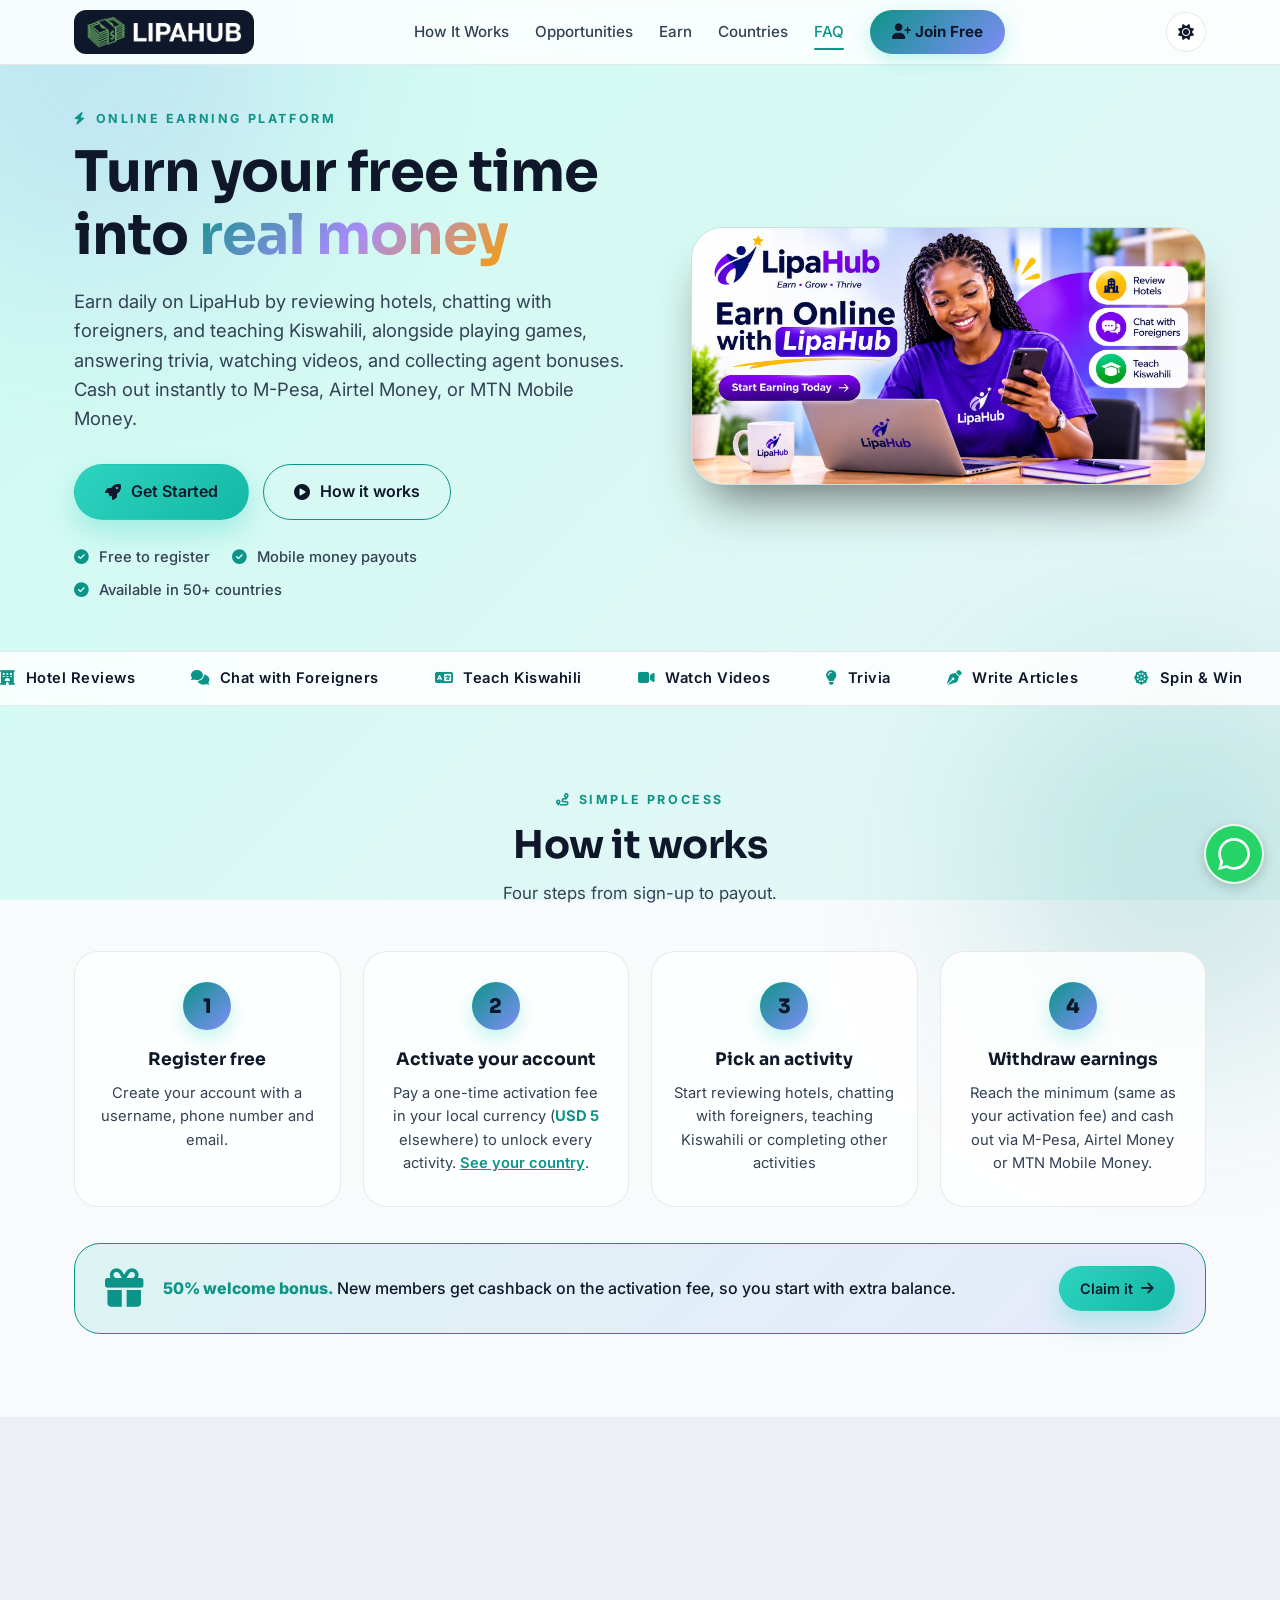
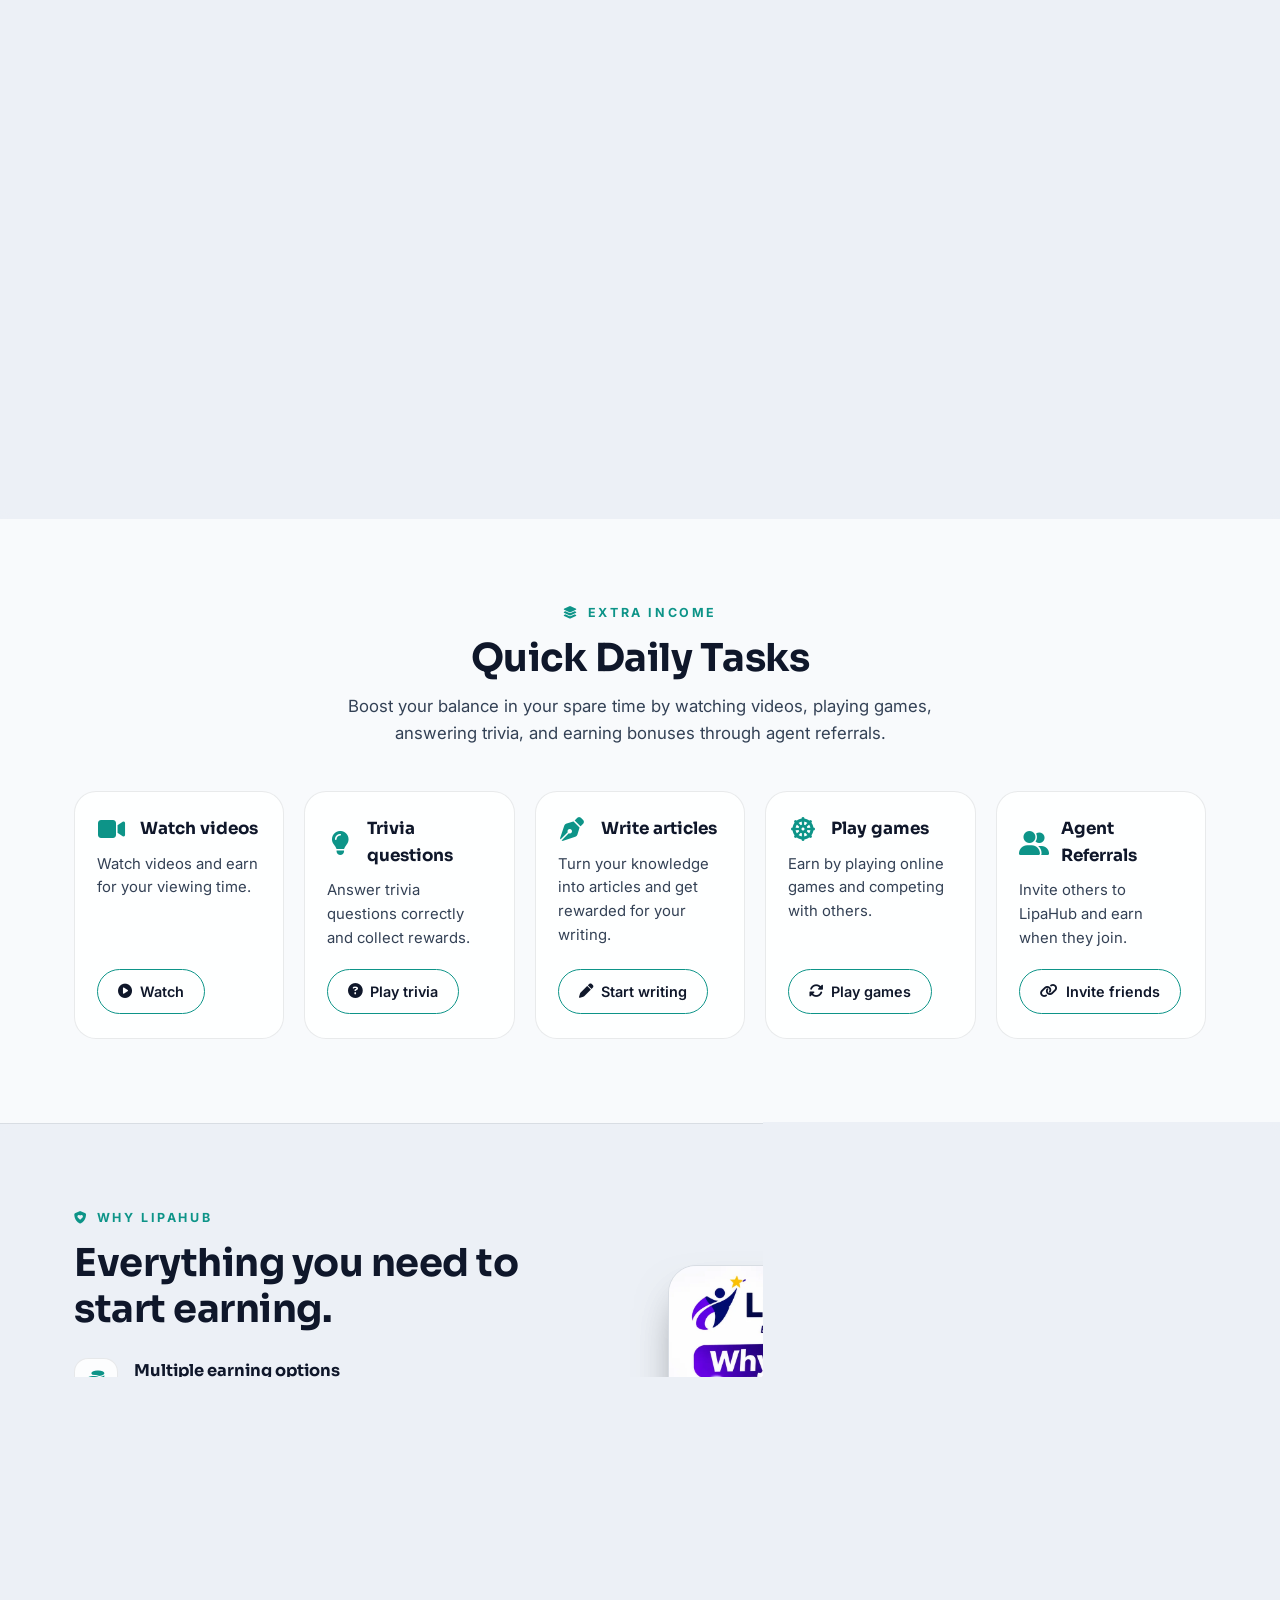
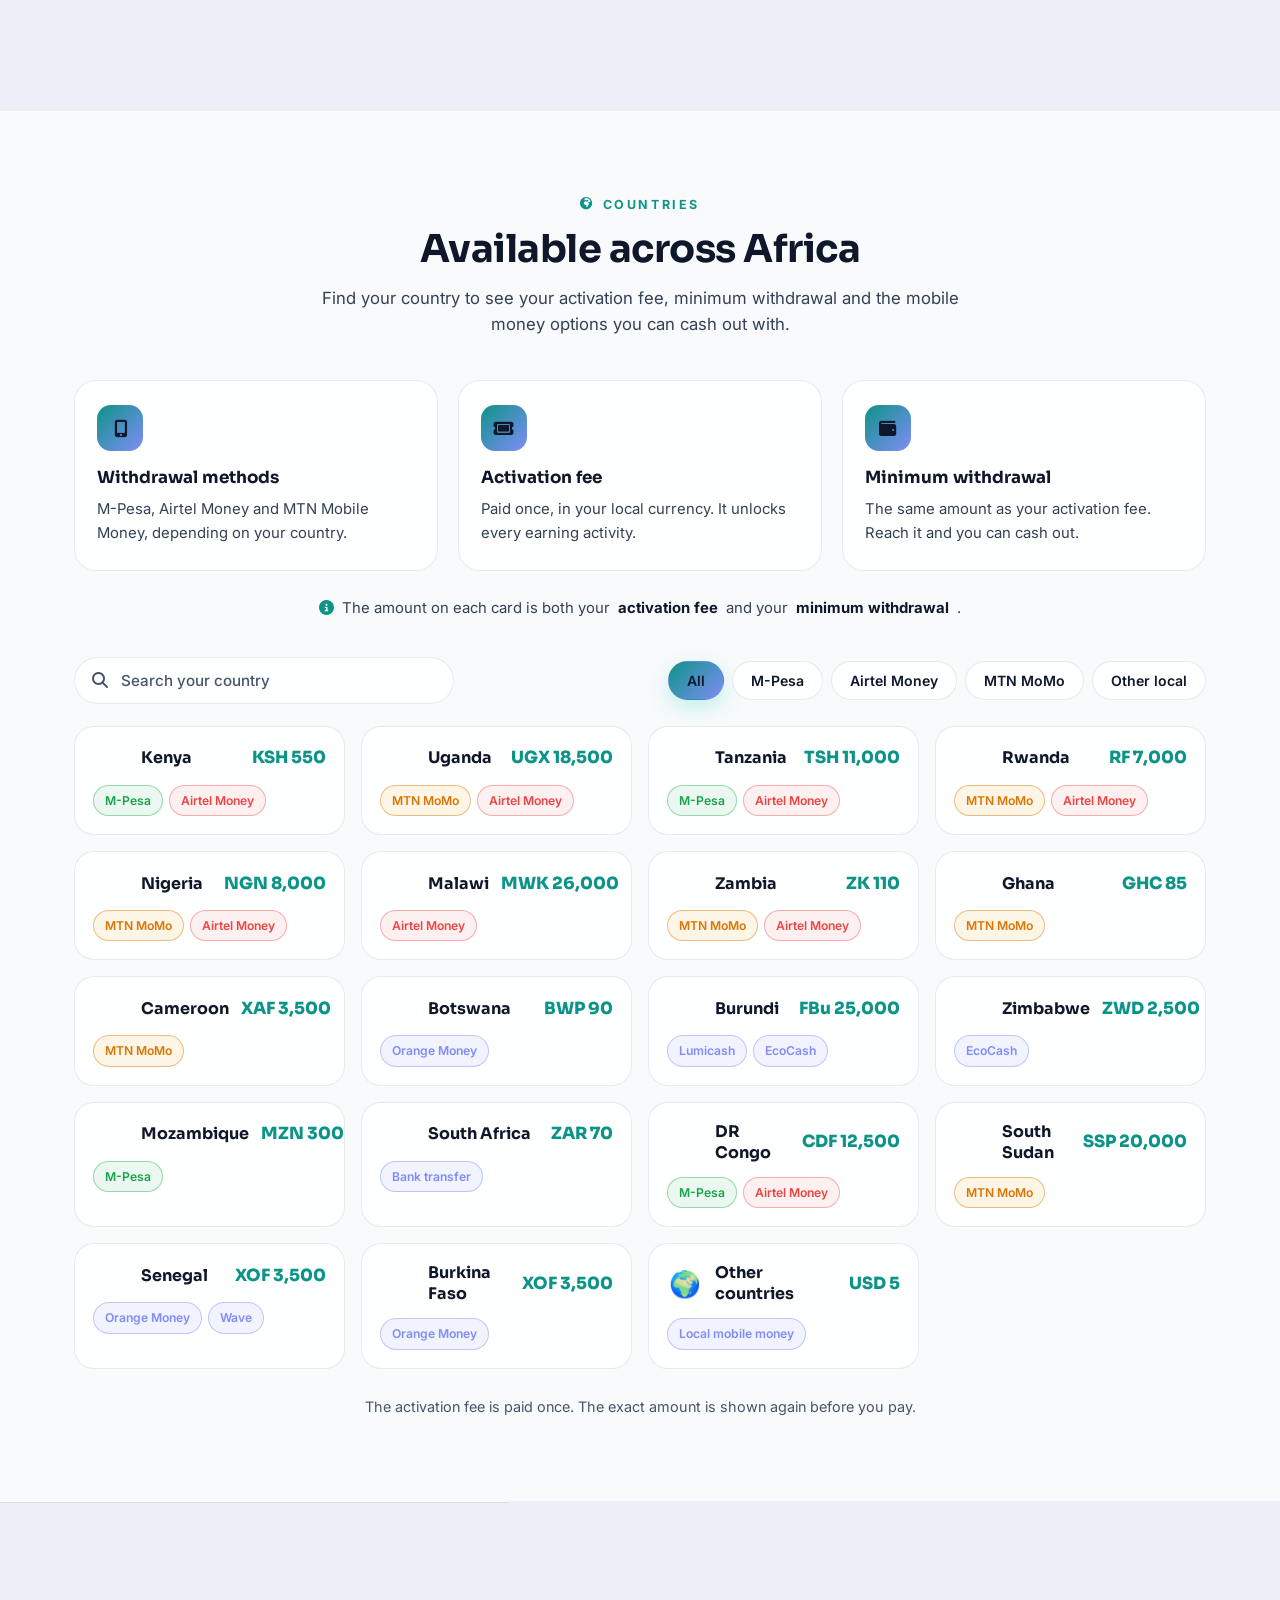
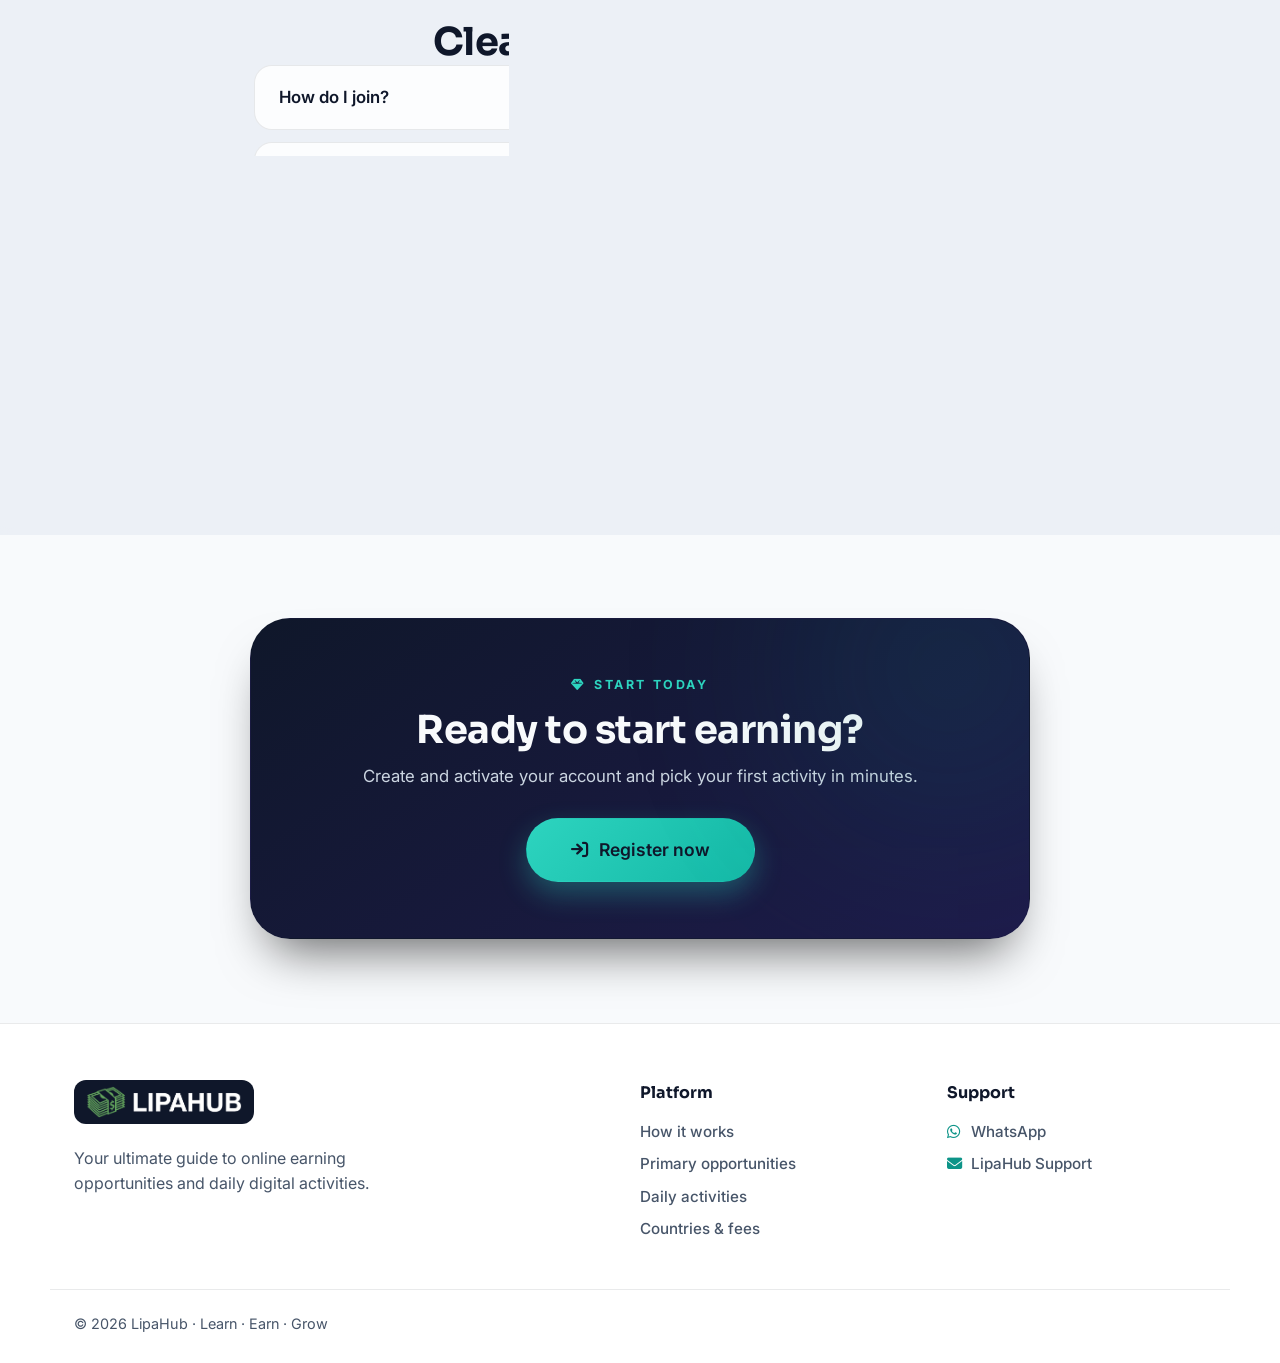
==== commit e4782b4e: "update website" ====
--- a/index.html
+++ b/index.html
@@ -14,10 +14,19 @@
       property="og:description"
       content="Earn from hotel reviews, chatting with foreigners and teaching Kiswahili. Withdraw via M-Pesa, Airtel Money or MTN Mobile Money."
     />
-    <meta property="og:image" content="https://lipahub.vercel.app/assets/lipahub-earn-online.webp" />
+    <meta property="og:image" content="https://lipahub.vercel.app/assets/lipahub-og.jpg" />
+    <meta property="og:image:type" content="image/jpeg" />
+    <meta property="og:image:width" content="1200" />
+    <meta property="og:image:height" content="630" />
+    <meta property="og:image:alt" content="LipaHub: earn online by reviewing hotels, chatting with foreigners and teaching Kiswahili" />
+    <meta property="og:site_name" content="LipaHub" />
+    <meta property="og:locale" content="en_KE" />
     <meta property="og:url" content="https://lipahub.vercel.app" />
     <meta property="og:type" content="website" />
     <meta name="twitter:card" content="summary_large_image" />
+    <meta name="twitter:title" content="LipaHub · Earn Online" />
+    <meta name="twitter:description" content="Earn from hotel reviews, chatting with foreigners and teaching Kiswahili. Withdraw via M-Pesa, Airtel Money or MTN Mobile Money." />
+    <meta name="twitter:image" content="https://lipahub.vercel.app/assets/lipahub-og.jpg" />
     <link rel="canonical" href="https://lipahub.vercel.app" />
     <link rel="manifest" href="manifest.json" />
     <link rel="preconnect" href="https://fonts.googleapis.com" />
@@ -41,7 +50,7 @@
         "description": "LipaHub empowers you to earn online while gaining knowledge and building valuable digital skills. Make money through hotel reviews, chatting with foreigners, and teaching Kiswahili —plus watching videos, answering trivia, writing articles, playing games, and agent referrals.",
         "applicationCategory": "FinanceApplication",
         "operatingSystem": "All",
-        "url": "https://lipahub.vercel.app",
+        "url": "https://lipahub.vercel.app"
       }
     </script>
 
@@ -324,7 +333,7 @@
             <details><summary>Is there a fee? <i class="fas fa-chevron-down"></i></summary><p>Registration is free, but account activation requires a one-time fee of USD 5 to unlock all earning activities. New members also receive a 50% cashback welcome bonus.</p></details>
             <details><summary>How do I earn money? <i class="fas fa-chevron-down"></i></summary><p>Your main earnings come from hotel reviews, chatting with foreigners and teaching Kiswahili. You can boost your earnings by watching videos, answering trivia, writing articles, playing games for rewards and referring friends.</p></details>
             <details><summary>How do I withdraw? <i class="fas fa-chevron-down"></i></summary><p>Request a withdrawal from your account once your balance reaches the minimum, which is equal to your activation fee. You can be paid through M-Pesa, Airtel Money or MTN Mobile Money, depending on your country.</p></details>
-            <details><summary>Where can I get help? <i class="fas fa-chevron-down"></i></summary><p>Chat with support on WhatsApp, or email <a href="mailto:lipahub012@gmail.com">LipaHub Support</a>.</p></details>
+            <details><summary>Where can I get help? <i class="fas fa-chevron-down"></i></summary><p>Chat with support on <a href="https://wa.me/254729743223" target="_blank" rel="noopener"> WhatsApp</a>, or email <a href="mailto:lipahub012@gmail.com">LipaHub Support</a>.</p></details>
           </div>
         </div>
       </section>
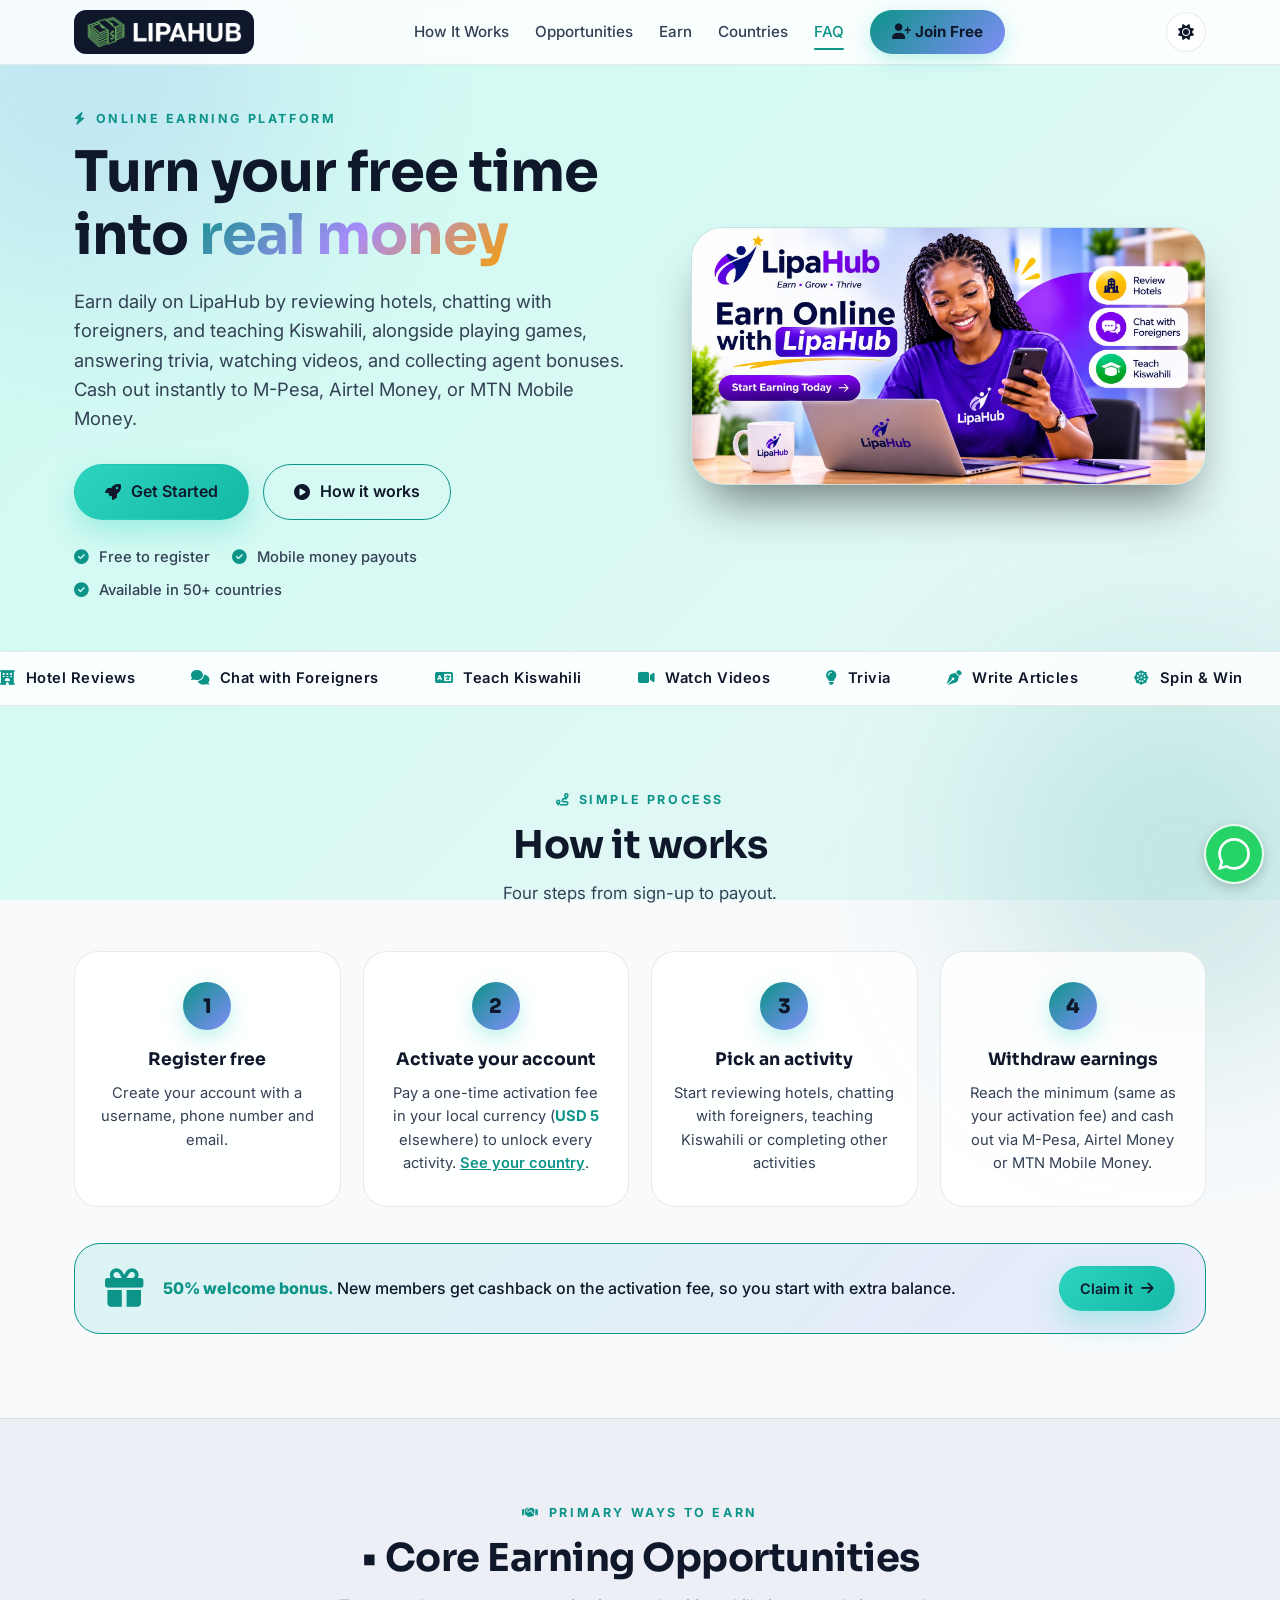
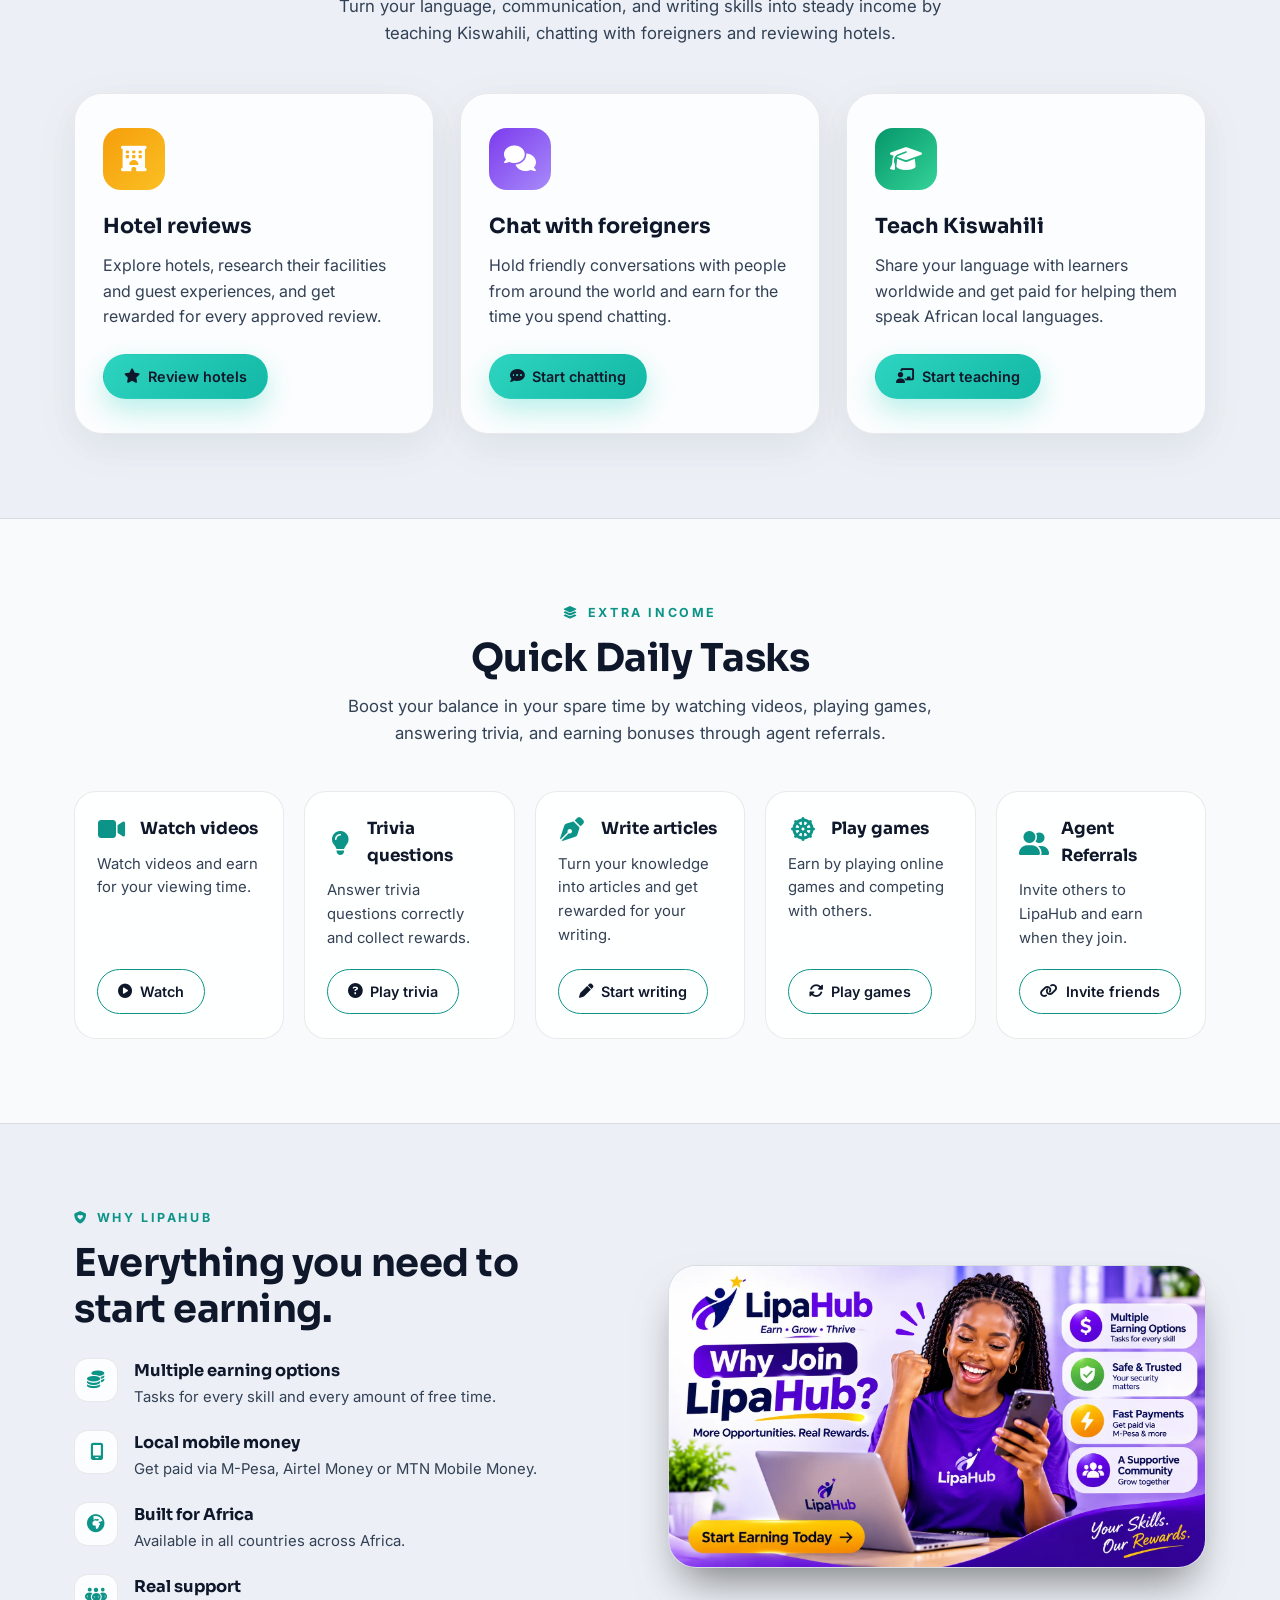
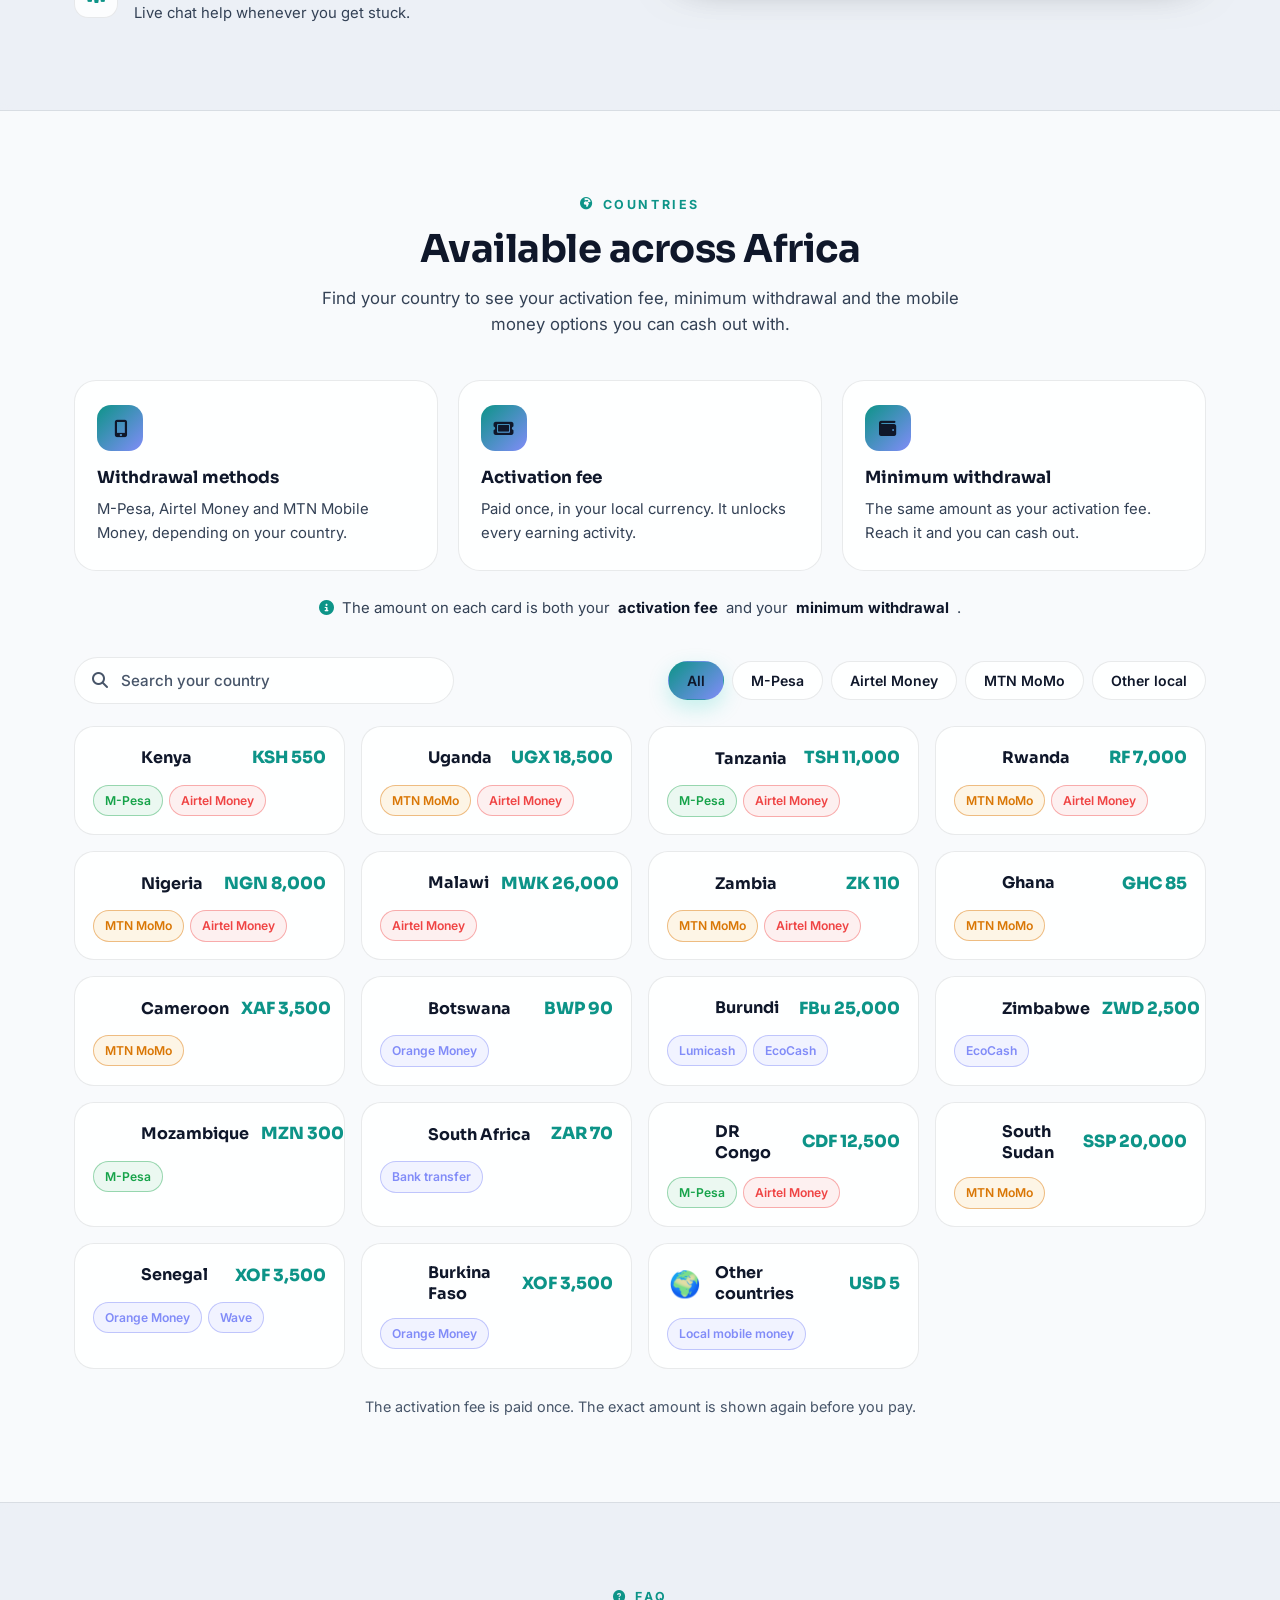
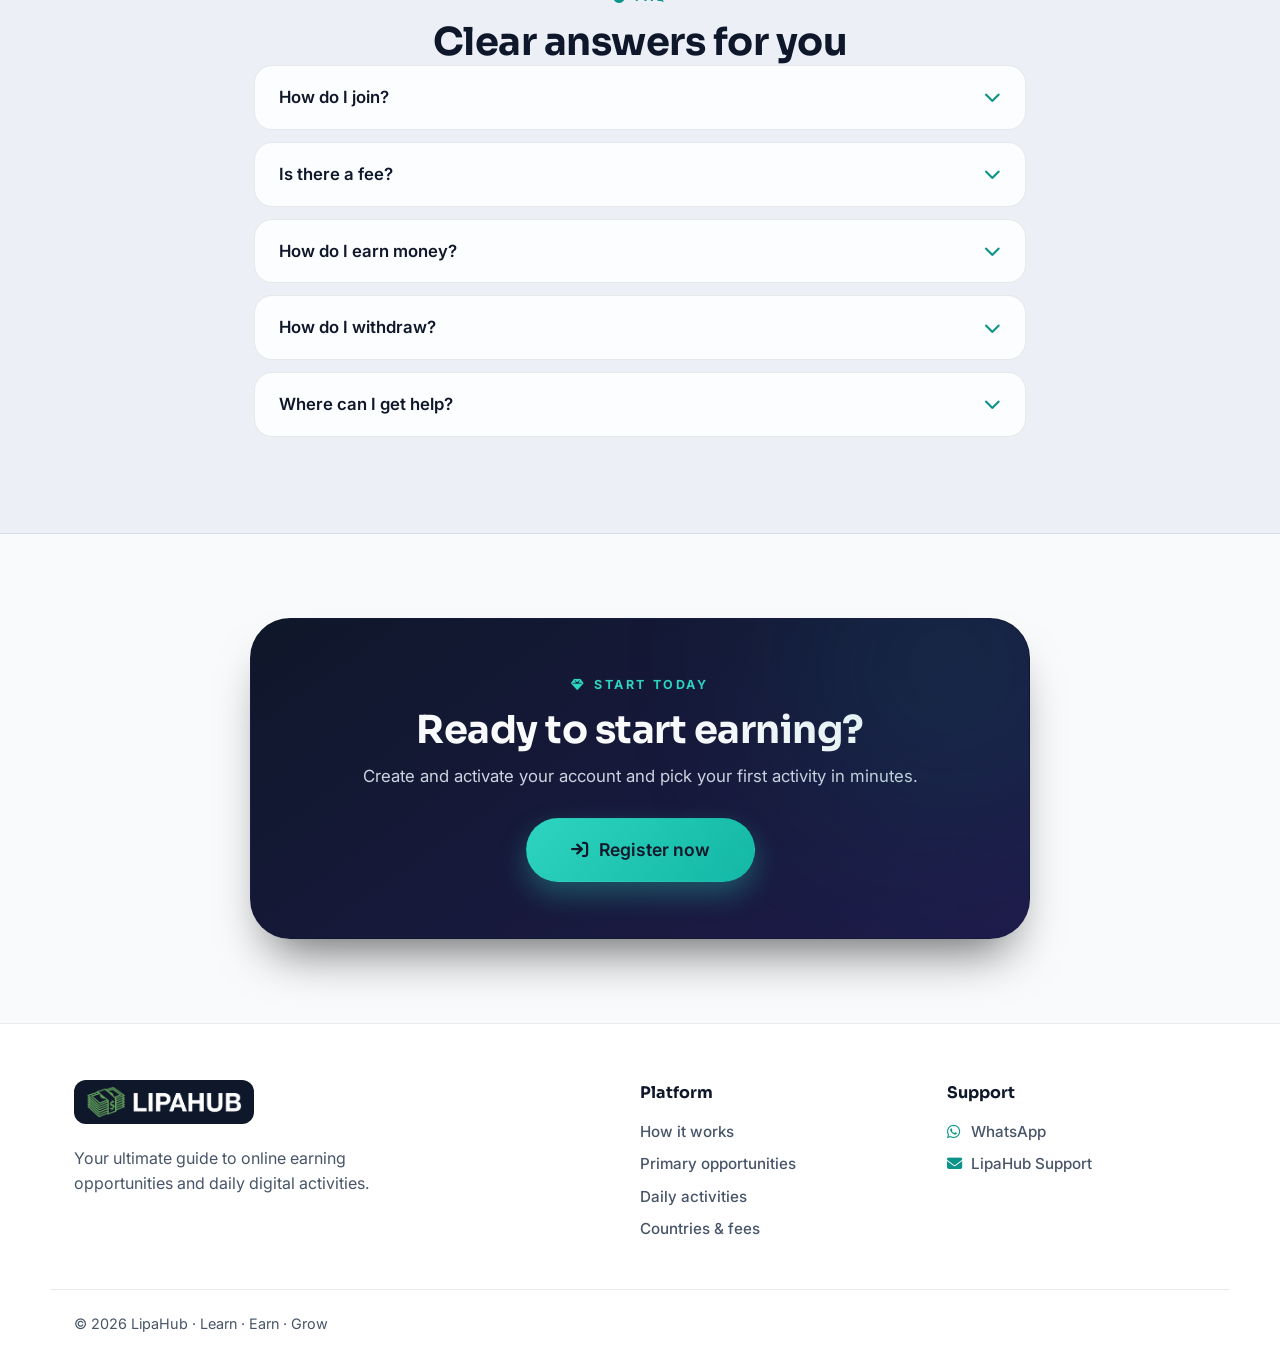
==== commit 631d31b1: "update website" ====
--- a/index.html
+++ b/index.html
@@ -333,7 +333,7 @@
             <details><summary>Is there a fee? <i class="fas fa-chevron-down"></i></summary><p>Registration is free, but account activation requires a one-time fee of USD 5 to unlock all earning activities. New members also receive a 50% cashback welcome bonus.</p></details>
             <details><summary>How do I earn money? <i class="fas fa-chevron-down"></i></summary><p>Your main earnings come from hotel reviews, chatting with foreigners and teaching Kiswahili. You can boost your earnings by watching videos, answering trivia, writing articles, playing games for rewards and referring friends.</p></details>
             <details><summary>How do I withdraw? <i class="fas fa-chevron-down"></i></summary><p>Request a withdrawal from your account once your balance reaches the minimum, which is equal to your activation fee. You can be paid through M-Pesa, Airtel Money or MTN Mobile Money, depending on your country.</p></details>
-            <details><summary>Where can I get help? <i class="fas fa-chevron-down"></i></summary><p>Chat with support on <a href="https://wa.me/254729743223" target="_blank" rel="noopener"> WhatsApp</a>, or email <a href="mailto:lipahub012@gmail.com">LipaHub Support</a>.</p></details>
+            <details><summary>Where can I get help? <i class="fas fa-chevron-down"></i></summary><p>Chat with support on <a href="https://wa.me/254729743223" target="_blank" rel="noopener"> WhatsApp</a>, or email <a href="mailto:support@lipahub.com">LipaHub Support</a>.</p></details>
           </div>
         </div>
       </section>
@@ -367,7 +367,7 @@
         <div>
           <h4>Support</h4>
           <a href="https://wa.me/254729743223" target="_blank" rel="noopener"><i class="fab fa-whatsapp"></i> WhatsApp</a>
-          <a href="mailto:lipahub012@gmail.com"><i class="fas fa-envelope"></i> LipaHub Support</a>
+          <a href="mailto:support@lipahub.com"><i class="fas fa-envelope"></i> LipaHub Support</a>
         </div>
       </div>
       <div class="wrap footer-bottom"><span>&copy; <span id="year">2026</span> LipaHub · Learn · Earn · Grow</span></div>
